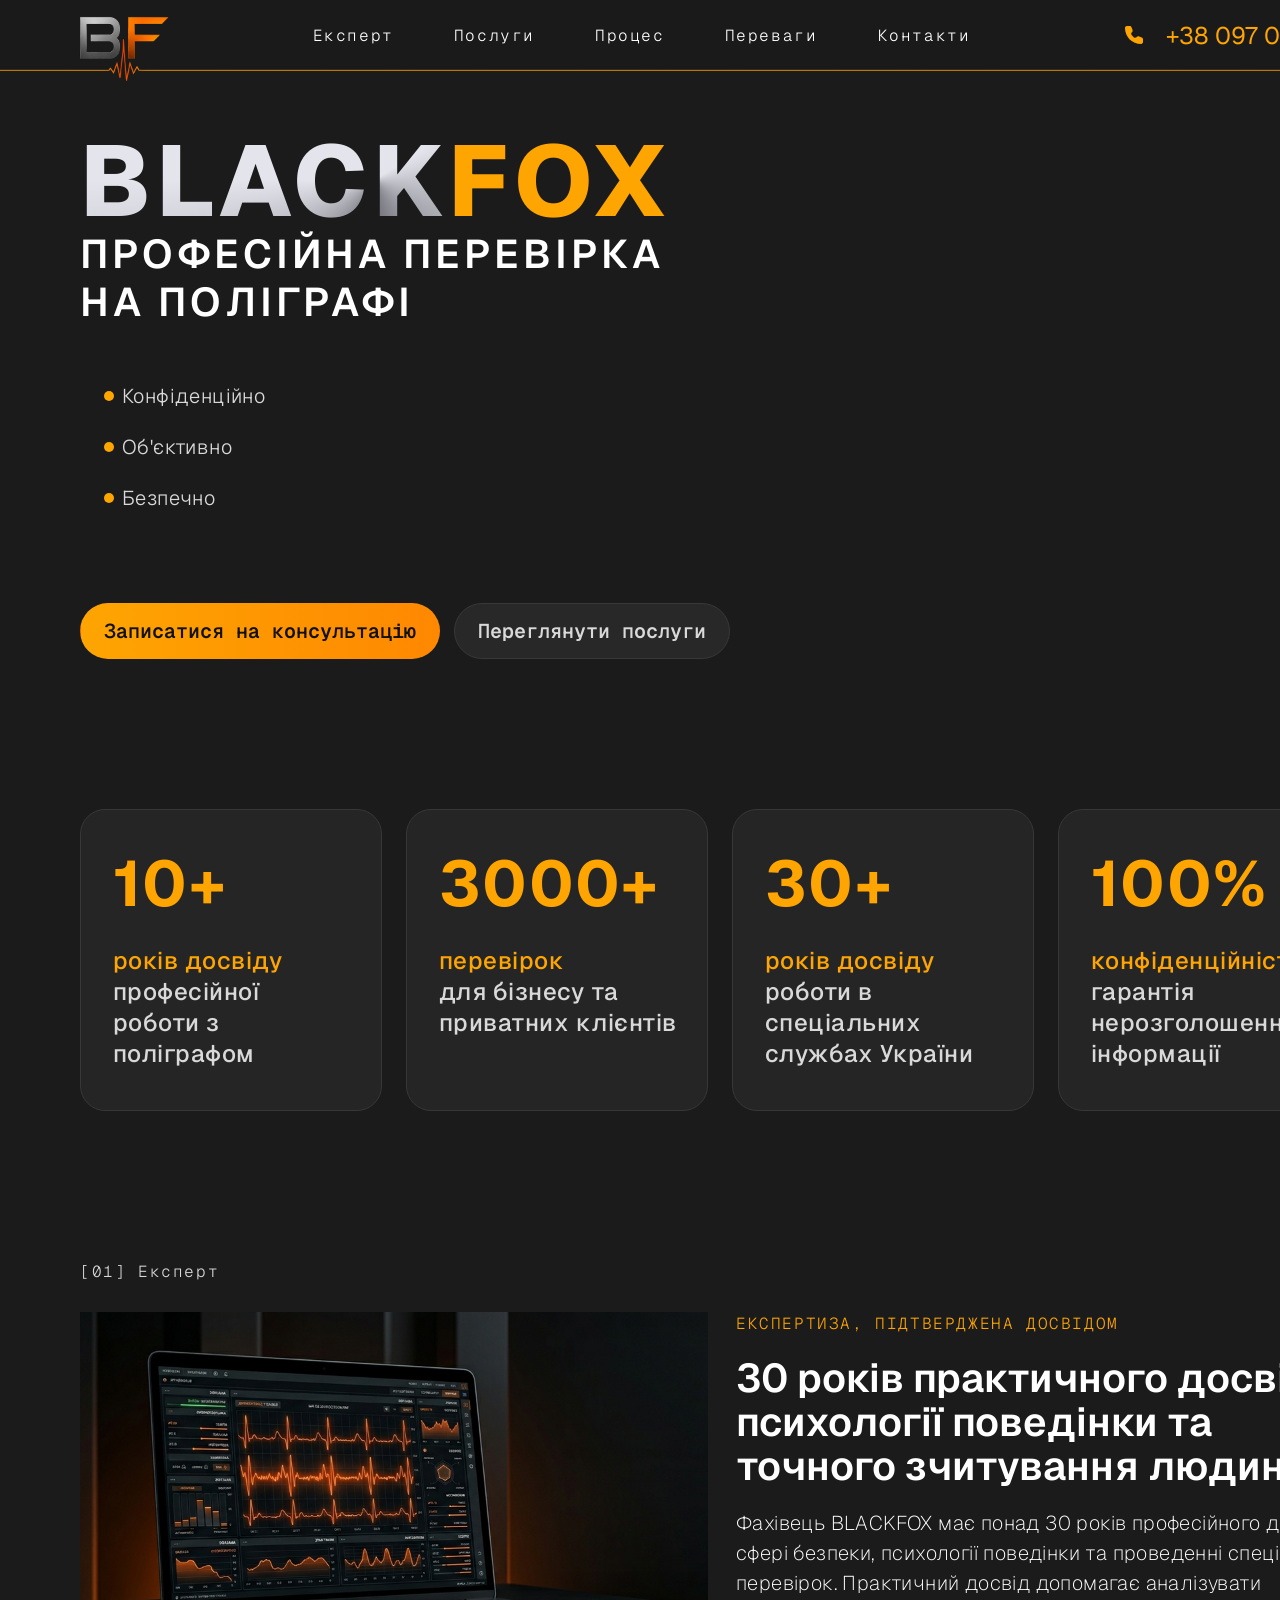
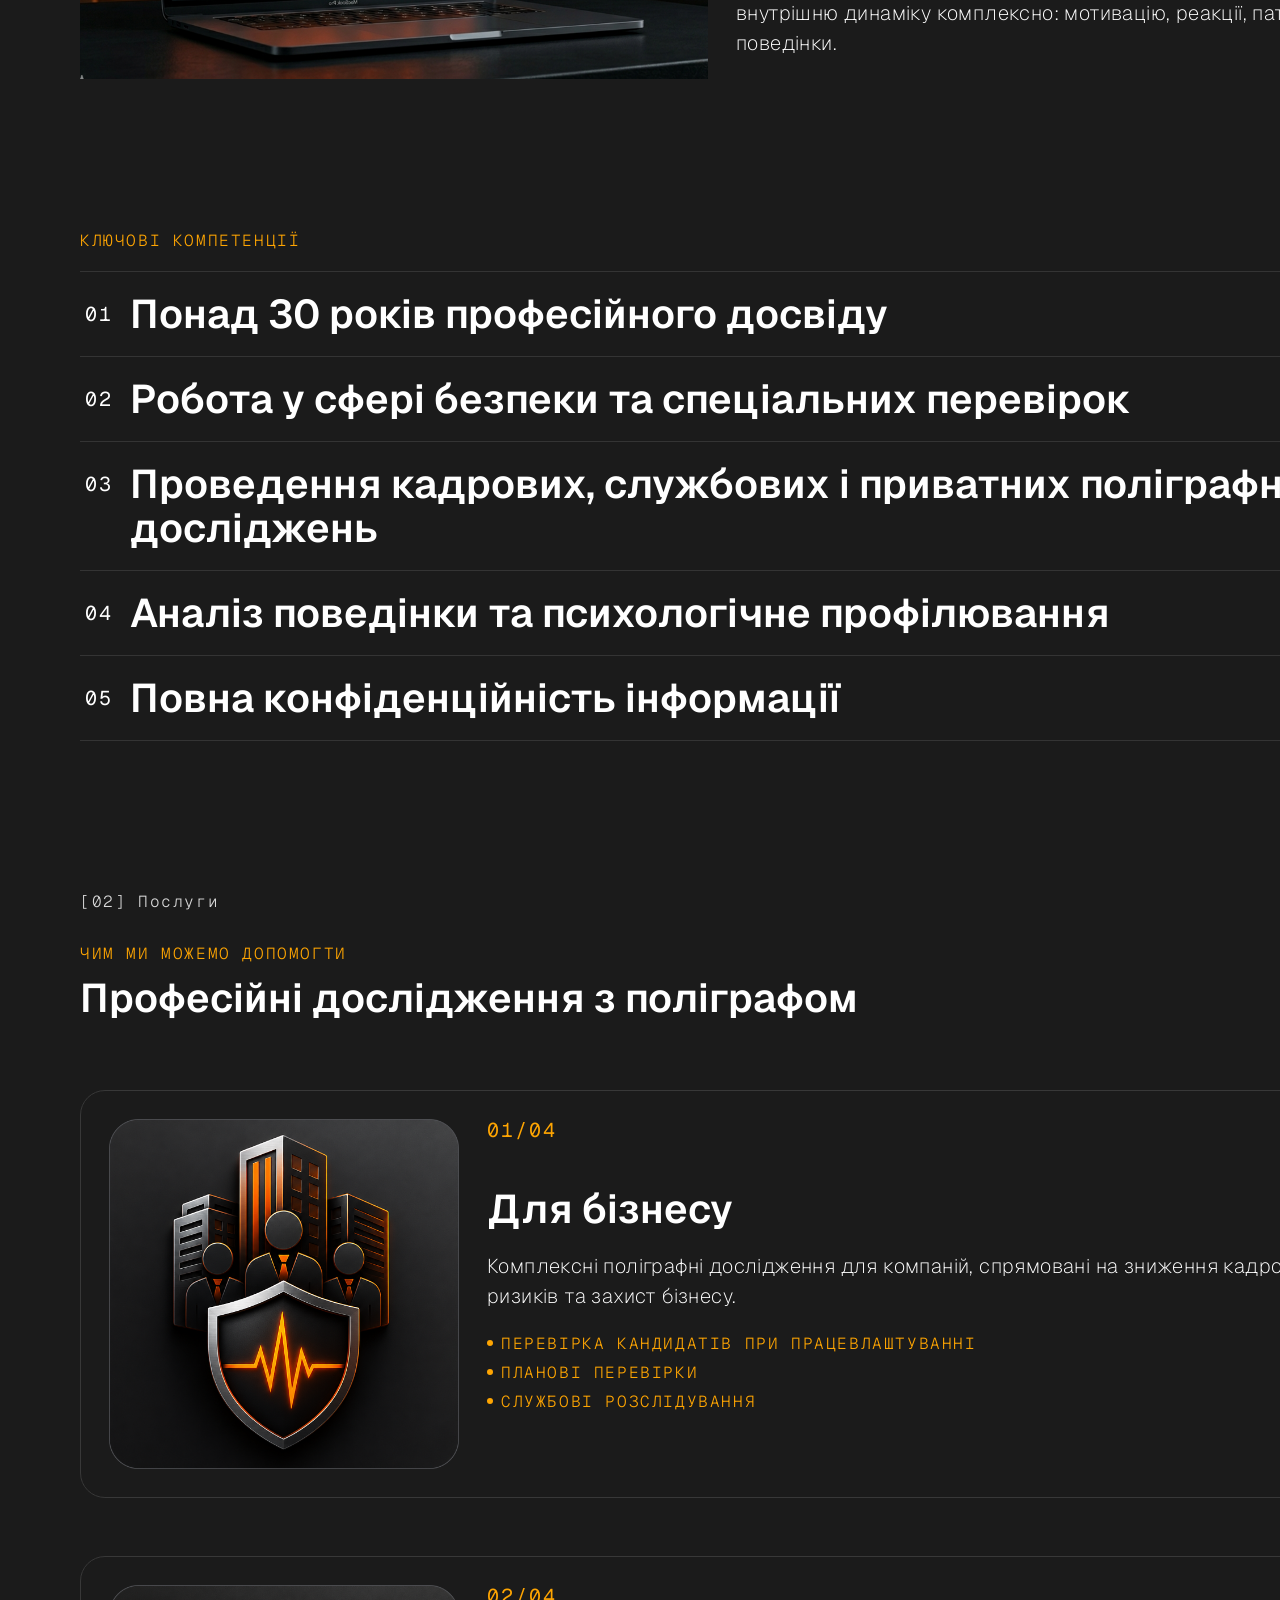
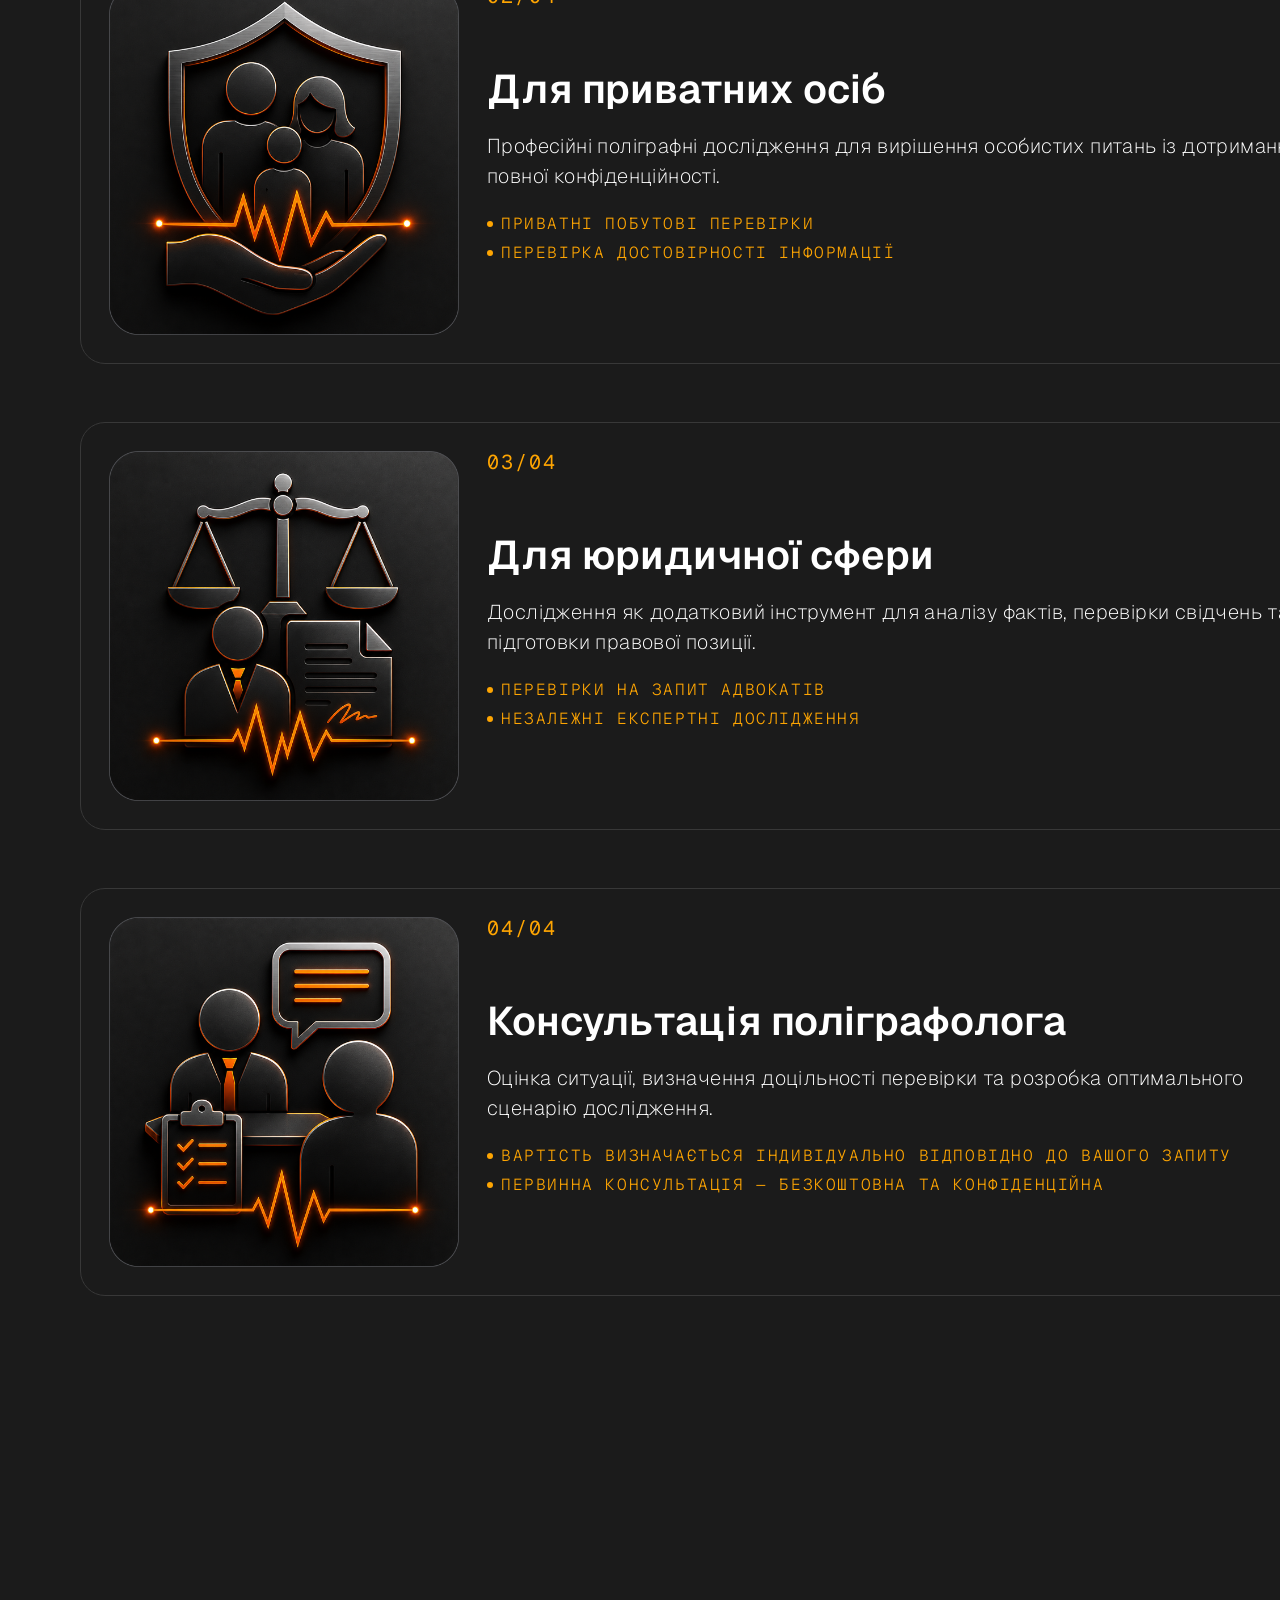
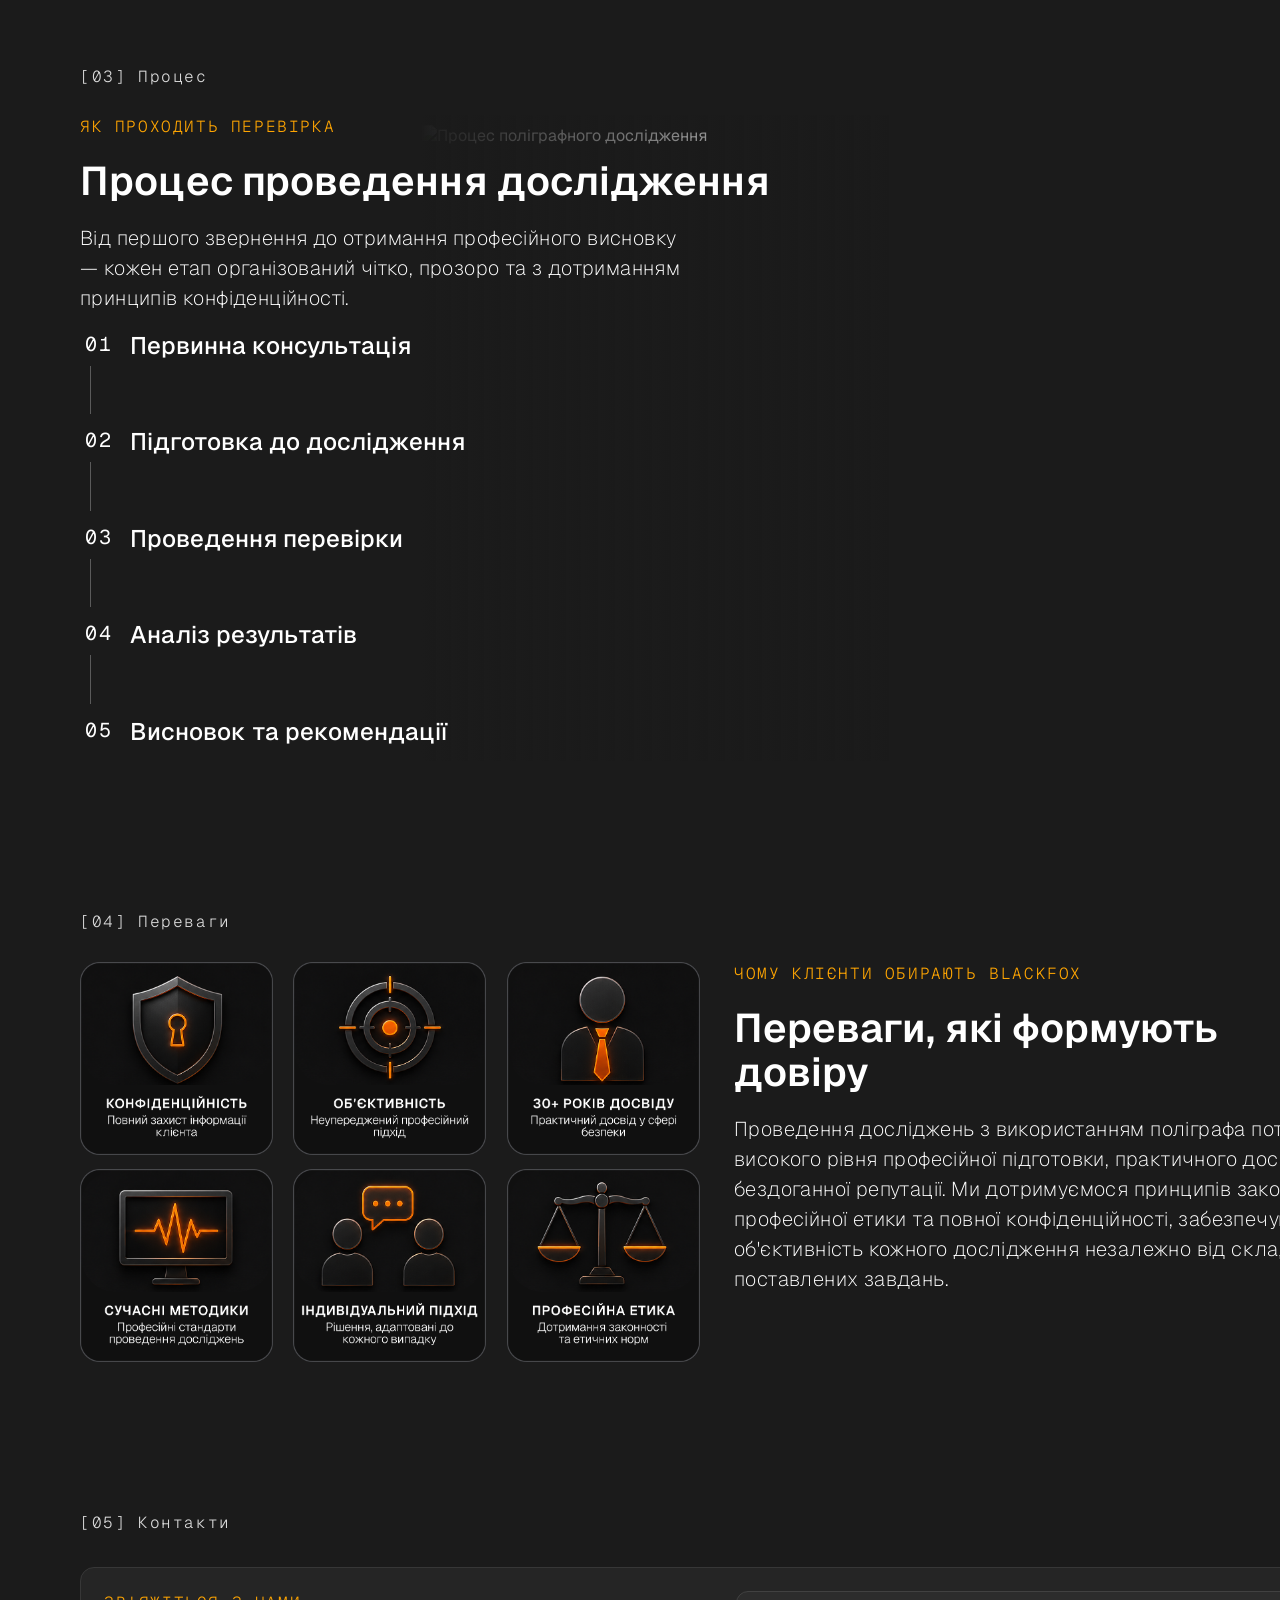
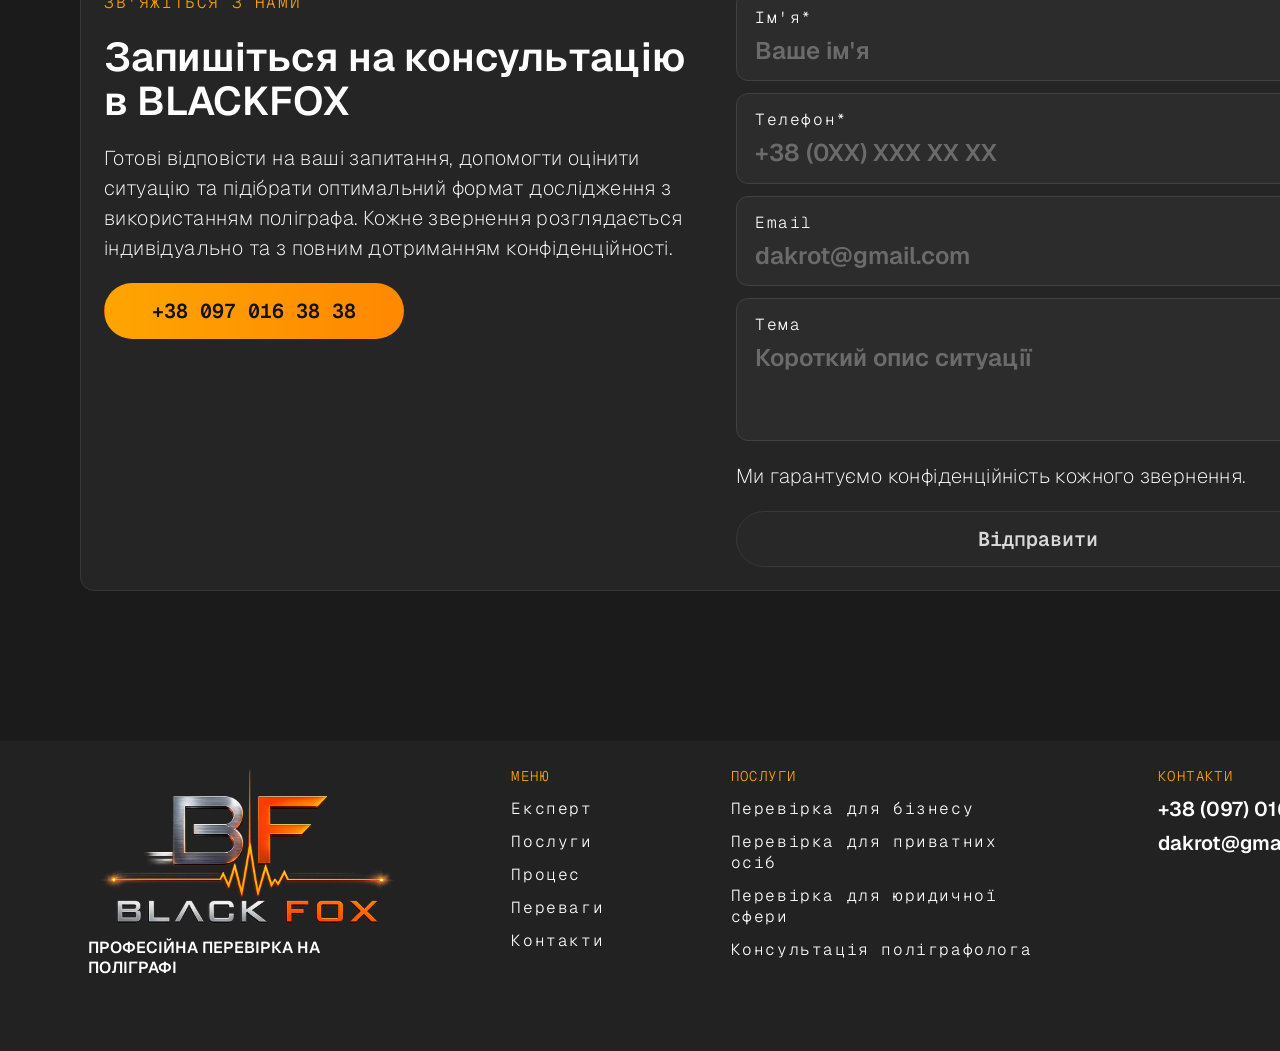
==== index.html @ 56934d56 "serhii changes 2" ====
<!doctype html>
<html lang="uk">

<head>
  <meta charset="UTF-8" />
  <meta name="viewport" content="width=device-width, initial-scale=1.0" />
  <title>BLACKFOX — професійна перевірка на поліграфі в Україні</title>
  <meta name="description"
    content="Професійні дослідження з використанням поліграфа для бізнесу, приватних осіб і юридичної сфери. Конфіденційно, об'єктивно та безпечно." />
  <meta name="robots" content="index, follow, max-image-preview:large, max-snippet:-1, max-video-preview:-1" />
  <meta name="author" content="BLACKFOX" />
  <meta name="theme-color" content="#1b1b1b" />

  <meta property="og:type" content="website" />
  <meta property="og:locale" content="uk_UA" />
  <meta property="og:site_name" content="BLACKFOX" />
  <meta property="og:title" content="BLACKFOX — професійна перевірка на поліграфі" />
  <meta property="og:description"
    content="Поліграфні дослідження для бізнесу, приватних осіб і юридичної сфери з повним дотриманням конфіденційності." />

  <meta name="twitter:card" content="summary" />
  <meta name="twitter:title" content="BLACKFOX — професійна перевірка на поліграфі" />
  <meta name="twitter:description"
    content="Професійні та конфіденційні дослідження з використанням поліграфа в Україні." />

  <link rel="icon" type="image/png" href="assets/BF_small_logo.png" />

  <script type="application/ld+json">
      {
        "@context": "https://schema.org",
        "@type": "Organization",
        "name": "BLACKFOX",
        "description": "Професійні дослідження з використанням поліграфа для бізнесу, приватних осіб і юридичної сфери.",
        "telephone": "+380970163838",
        "email": "dakrot@gmail.com",
        "areaServed": {
          "@type": "Country",
          "name": "Україна"
        },
        "contactPoint": {
          "@type": "ContactPoint",
          "contactType": "customer service",
          "telephone": "+380970163838",
          "email": "dakrot@gmail.com",
          "availableLanguage": ["uk", "ru"]
        }
      }
    </script>
  <link rel="preconnect" href="https://fonts.googleapis.com" />
  <link rel="preconnect" href="https://fonts.gstatic.com" crossorigin />
  <link
    href="https://fonts.googleapis.com/css2?family=Geist:wght@200;300;400;500;600;700;800;900&family=Geist+Mono:wght@300;400;600&display=swap"
    rel="stylesheet" />
  <link rel="stylesheet" href="styles.css" />
</head>

<body class="is-loading">
  <div id="page-loader" class="page-loader" role="status" aria-live="polite" aria-label="Завантаження сторінки">
    <img src="assets/BF_small_logo.svg" alt="" aria-hidden="true" />
    <span class="page-loader-bar" aria-hidden="true"></span>
    <span class="page-loader-text">Завантаження...</span>
  </div>

  <header class="site-header">
    <button class="menu-toggle" type="button" aria-label="Відкрити меню" aria-expanded="false"
      aria-controls="header-navigation">
      <span></span>
      <span></span>
      <span></span>
    </button>
    <a class="brand" href="#top" aria-label="BLACKFOX"></a>
    <nav id="header-navigation" class="desktop-nav" aria-label="Основна навігація">
      <a href="#expert">Експерт</a>
      <a href="#services">Послуги</a>
      <a href="#process">Процес</a>
      <a href="#benefits">Переваги</a>
      <a href="#contacts">Контакти</a>
    </nav>
    <a class="phone" href="tel:+380970163838">
      <img src="assets/Phone.svg" alt="" aria-hidden="true" />
      <span>+38 097 016 38 38</span>
    </a>
  </header>

  <main id="top">
    <section class="hero section">
      <div class="hero-copy">
        <h1><span class="black-word">BLACK</span><span class="fox-word">FOX</span></h1>
        <p class="lead">Професійна перевірка<br class="mobile-break" /> на поліграфі</p>
        <ul class="hero-points">
          <li>Конфіденційно</li>
          <li>Об'єктивно</li>
          <li>Безпечно</li>
        </ul>
      </div>
      <div class="hero-visual asset-frame">
        <video autoplay muted playsinline aria-label="BLACKFOX">
          <source src="assets/logo.mp4" type="video/mp4" />
        </video>
      </div>
      <div class="hero-actions">
        <a class="btn primary" href="#contacts">Записатися на консультацію</a>
        <a class="btn ghost" href="#services">Переглянути послуги</a>
      </div>
    </section>

    <section class="stats section compact" aria-label="Показники">
      <article>
        <strong>10+</strong>
        <span>років досвіду</span>
        <p>професійної роботи з поліграфом</p>
      </article>
      <article>
        <strong>3000+</strong>
        <span>перевірок</span>
        <p>для бізнесу та приватних клієнтів</p>
      </article>
      <article>
        <strong>30+</strong>
        <span>років досвіду</span>
        <p>роботи в спеціальних службах України</p>
      </article>
      <article>
        <strong>100%</strong>
        <span>конфіденційність</span>
        <p>гарантія нерозголошення інформації</p>
      </article>
    </section>

    <section id="expert" class="expert section">
      <p class="section-code">[01] Експерт</p>
      <div class="expert-grid">
        <div class="asset-frame expert-laptop-frame">
          <img src="assets/expert-laptop.png" alt="Результати поліграфного дослідження" />
        </div>
        <div class="expert-content">
          <p class="eyebrow">Експертиза, підтверджена досвідом</p>
          <h2>30 років практичного досвіду, психології поведінки та точного зчитування людини</h2>
          <p>
            Фахівець BLACKFOX має понад 30 років професійного досвіду у сфері безпеки,
            психології поведінки та проведенні спеціальних перевірок. Практичний досвід
            допомагає аналізувати внутрішню динаміку комплексно: мотивацію, реакції,
            патерни поведінки.
          </p>
        </div>
      </div>
      <div class="competencies">
        <p class="eyebrow">Ключові компетенції</p>
        <ol>
          <li>Понад 30 років професійного досвіду</li>
          <li>Робота у сфері безпеки та спеціальних перевірок</li>
          <li>Проведення кадрових, службових і приватних поліграфних досліджень</li>
          <li>Аналіз поведінки та психологічне профілювання</li>
          <li>Повна конфіденційність інформації</li>
        </ol>
      </div>
    </section>

    <section id="services" class="services section">
      <p class="section-code">[02] Послуги</p>
      <p class="eyebrow">Чим ми можемо допомогти</p>
      <h2 class="services-intro">Професійні дослідження з поліграфом</h2>
      <div class="service-stack" aria-label="Послуги BLACKFOX">
        <article class="service-card">
          <div class="service-art service-business-art"><img src="assets/service-business.png" alt="" /></div>
          <div class="service-content">
            <span>01/04</span>
            <h3>Для бізнесу</h3>
            <p>Комплексні поліграфні дослідження для компаній, спрямовані на зниження кадрових ризиків та захист
              бізнесу.</p>
            <ul>
              <li>Перевірка кандидатів при працевлаштуванні</li>
              <li>Планові перевірки</li>
              <li>Службові розслідування</li>
            </ul>
          </div>
        </article>

        <article class="service-card">
          <div class="service-art"><img src="assets/service-private.png" alt="" /></div>
          <div class="service-content">
            <span>02/04</span>
            <h3>Для приватних осіб</h3>
            <p>Професійні поліграфні дослідження для вирішення особистих питань із дотриманням повної конфіденційності.
            </p>
            <ul>
              <li>Приватні побутові перевірки</li>
              <li>Перевірка достовірності інформації</li>
            </ul>
          </div>
        </article>

        <article class="service-card">
          <div class="service-art"><img src="assets/service-law.png" alt="" /></div>
          <div class="service-content">
            <span>03/04</span>
            <h3>Для юридичної сфери</h3>
            <p>Дослідження як додатковий інструмент для аналізу фактів, перевірки свідчень та підготовки правової
              позиції.</p>
            <ul>
              <li>Перевірки на запит адвокатів</li>
              <li>Незалежні експертні дослідження</li>
            </ul>
          </div>
        </article>

        <article class="service-card">
          <div class="service-art"><img src="assets/service-consulting.png" alt="" /></div>
          <div class="service-content">
            <span>04/04</span>
            <h3>Консультація поліграфолога</h3>
            <p>Оцінка ситуації, визначення доцільності перевірки та розробка оптимального сценарію дослідження.</p>
            <ul>
              <li>Вартість визначається індивідуально відповідно до вашого запиту</li>
              <li>Первинна консультація — безкоштовна та конфіденційна</li>
            </ul>
          </div>
        </article>
      </div>
    </section>

    <section id="process" class="process section">
      <p class="section-code">[03] Процес</p>
      <div>
        <p class="eyebrow">Як проходить перевірка</p>
        <h2>Процес проведення дослідження</h2>
        <p>Від першого звернення до отримання професійного висновку <br />— кожен етап організований чітко, прозоро та з
          дотриманням <br />принципів конфіденційності.</p>
        <ol class="process-list">
          <li>Первинна консультація</li>
          <li>Підготовка до дослідження</li>
          <li>Проведення перевірки</li>
          <li>Аналіз результатів</li>
          <li>Висновок та рекомендації</li>
        </ol>
      </div>
      <div class="asset-frame">
        <img src="assets/process-scan.png" alt="Процес поліграфного дослідження" />
      </div>
    </section>

    <section id="benefits" class="benefits section">
      <p class="section-code">[04] Переваги</p>
      <div class="benefit-grid">
        <article class="benefit-placeholder">
          <img src="assets/confidence.png" alt="Конфіденційність" />
        </article>
        <article class="benefit-placeholder">
          <img src="assets/objection.png" alt="Точність" />
        </article>
        <article class="benefit-placeholder">
          <img src="assets/skill.png" alt="Досвід експерта" />
        </article>
        <article class="benefit-placeholder">
          <img src="assets/methods.png" alt="Сучасні методики" />
        </article>
        <article class="benefit-placeholder">
          <img src="assets/individual.png" alt="Індивідуальний підхід" />
        </article>
        <article class="benefit-placeholder">
          <img src="assets/prof_et.png" alt="Професійна етика" />
        </article>
      </div>
      <div>
        <p class="eyebrow">Чому клієнти обирають BLACKFOX</p>
        <h2>Переваги, які формують довіру</h2>
        <p>Проведення досліджень з використанням поліграфа потребує високого рівня професійної підготовки, практичного
          досвіду та бездоганної репутації. Ми дотримуємося принципів законності, професійної етики та повної
          конфіденційності, забезпечуючи об'єктивність кожного дослідження незалежно від складності поставлених завдань.
        </p>
      </div>
    </section>

    <section id="contacts" class="contact section">
      <p class="section-code contact-code">[05] Контакти</p>
      <div>
        <p class="eyebrow">Зв'яжіться з нами</p>
        <h2>Запишіться на консультацію в BLACKFOX</h2>
        <p>Готові відповісти на ваші запитання, допомогти оцінити ситуацію та підібрати оптимальний формат дослідження з
          використанням поліграфа. Кожне звернення розглядається індивідуально та з повним дотриманням конфіденційності.
        </p>
        <a class="btn primary" href="tel:+380970163838">+38 097 016 38 38</a>
      </div>
      <form action="https://api.web3forms.com/submit" method="POST">
        <input type="hidden" name="access_key" value="a4ce2f4f-9501-432b-9d9a-da9ebd7a4307" />
        <input type="hidden" name="subject" value="Нова заявка з сайту BLACKFOX" />
        <input type="hidden" name="from_name" value="BLACKFOX" />
        <input type="checkbox" name="botcheck" tabindex="-1" autocomplete="off" hidden />
        <label><span>Ім'я*</span><input type="text" name="name" placeholder="Ваше ім'я" required /></label>
        <label><span>Телефон*</span><input type="tel" name="phone" placeholder="+38 (0XX) XXX XX XX" autocomplete="tel"
            maxlength="19" pattern="^\+38 \(\d{3}\) \d{3} \d{2} \d{2}$"
            title="Введіть номер у форматі +38 (0XX) XXX XX XX" required /></label>
        <label><span>Email</span><input type="email" name="email" placeholder="dakrot@gmail.com" /></label>
        <label><span>Тема</span><textarea name="message" rows="3"
            placeholder="Короткий опис ситуації"></textarea></label>
        <p class="form-note">Ми гарантуємо конфіденційність кожного звернення.</p>
        <button class="btn ghost" type="submit">Відправити</button>
      </form>
    </section>
  </main>

  <footer class="site-footer">
    <div class="footer-brand">
      <img class="footer-logo" src="assets/footer.png" alt="BLACKFOX" />
      <p>ПРОФЕСІЙНА ПЕРЕВІРКА НА ПОЛІГРАФІ</p>
    </div>
    <nav class="footer-column" aria-label="Навігація у футері">
      <h2>Меню</h2>
      <a href="#expert">Експерт</a>
      <a href="#services">Послуги</a>
      <a href="#process">Процес</a>
      <a href="#benefits">Переваги</a>
      <a href="#contacts">Контакти</a>
    </nav>
    <nav class="footer-column" aria-label="Послуги у футері">
      <h2>Послуги</h2>
      <a href="#services">Перевірка для бізнесу</a>
      <a href="#services">Перевірка для приватних осіб</a>
      <a href="#services">Перевірка для юридичної сфери</a>
      <a href="#services">Консультація поліграфолога</a>
    </nav>
    <address class="footer-column">
      <h2>Контакти</h2>
      <a href="tel:+380970163838">+38 (097) 016 38 38</a>
      <a href="mailto:dakrot@gmail.com">dakrot@gmail.com</a>
    </address>
  </footer>

  <script src="script.js"></script>
</body>

</html>
---- styles.css ----
:root {
  --page-width: 1440px;
  --white: #ffffff;
  --orange: #fea502;
  --orange-hot: #ff6b00;
  --text: #d9d9d9;
  --muted: #8b8c91;
  --line: #343434;
  --panel: #252525;
  --panel-dark: #1b1b1b;
  --bg: #1b1b1b;
}

* {
  box-sizing: border-box;
}

html {
  scroll-behavior: smooth;
  scroll-padding-top: 90px;
}

body {
  margin: 0;
  overflow-x: clip;
  font-family: "Geist", Arial, sans-serif;
  color: var(--text);
  background: var(--bg);
  letter-spacing: 0;
}

body.is-loading {
  overflow: hidden;
}

.page-loader {
  position: fixed;
  inset: 0;
  z-index: 9999;
  display: grid;
  place-content: center;
  justify-items: center;
  gap: 22px;
  padding: 24px;
  color: var(--white);
  background: var(--bg);
  opacity: 1;
  visibility: visible;
  transition: opacity 450ms ease, visibility 450ms ease;
}

.page-loader.is-hidden {
  opacity: 0;
  visibility: hidden;
  pointer-events: none;
}

.page-loader img {
  width: 145px;
  height: auto;
  object-fit: contain;
}

.page-loader-bar {
  position: relative;
  overflow: hidden;
  width: 180px;
  height: 2px;
  background: rgba(255, 255, 255, 0.12);
}

.page-loader-bar::after {
  content: "";
  position: absolute;
  inset: 0;
  background: linear-gradient(90deg, var(--orange), var(--orange-hot));
  transform: translateX(-100%);
  animation: page-loader-progress 1.1s ease-in-out infinite;
}

.page-loader-text {
  color: rgba(255, 255, 255, 0.72);
  font-family: "Geist Mono", "SFMono-Regular", Consolas, monospace;
  font-size: 12px;
  font-weight: 300;
  letter-spacing: 0.12em;
  text-transform: uppercase;
}

@keyframes page-loader-progress {
  0% {
    transform: translateX(-100%);
  }

  50% {
    transform: translateX(0);
  }

  100% {
    transform: translateX(100%);
  }
}

@media (prefers-reduced-motion: reduce) {
  .page-loader,
  .page-loader-bar::after {
    animation: none;
    transition: none;
  }
}

.site-header,
main,
.site-footer {
  width: min(100%, var(--page-width));
  margin-left: auto;
  margin-right: auto;
}

body::selection {
  color: #151515;
  background: var(--orange);
}

a {
  color: white;
  text-decoration: none;
}

img,
video {
  display: block;
  width: 100%;
  height: 100%;
  object-fit: cover;
}

.site-header {
  position: sticky;
  top: 0;
  z-index: 100;
  display: flex;
  align-items: center;
  justify-content: space-between;
  height: 70px;
  padding: 0 clamp(20px, 5vw, 75px);
  background: rgba(27, 27, 27, 0.86);
  backdrop-filter: blur(16px);
}

.site-header::after {
  content: "";
  position: absolute;
  z-index: 0;
  left: 0;
  right: 0;
  bottom: 0;
  width: 100%;
  height: clamp(28px, 4.55vw, 65px);
  background: url("assets/FB_line_logo_small.png") left top / 100% 100% no-repeat;
  transform: translateY(11px);
  pointer-events: none;
}

.brand {
  position: relative;
  z-index: 1;
  display: block;
  flex: 0 0 97px;
  width: 97px;
  height: 80px;
  background: transparent;
}

.menu-toggle {
  display: none;
}

.brand-mark {
  display: inline-flex;
  align-items: center;
  font-size: 31px;
  font-weight: 300;
  line-height: 1;
  color: var(--white);
  letter-spacing: -1px;
}

.brand-mark::after {
  content: "";
  width: 22px;
  height: 4px;
  margin-left: -18px;
  margin-top: 19px;
  background: var(--orange-hot);
  box-shadow: 0 -10px 0 var(--orange-hot);
  transform: skewX(-24deg);
}

.desktop-nav {
  display: flex;
  gap: 60px;
  font-family: "Geist Mono", "SFMono-Regular", Consolas, monospace;
  font-size: 16px;
  font-weight: 300;
  letter-spacing: 0.1em;
  color: #9d9da1;
}

.desktop-nav a,
.phone {
  position: relative;
  z-index: 1;
  transition: color 180ms ease;
}

.desktop-nav a:hover,
.phone:hover {
  color: var(--orange);
}

.phone {
  display: inline-flex;
  align-items: center;
  gap: 20px;
  color: var(--orange);
  font-family: "Geist", Arial, sans-serif;
  font-size: 24px;
  font-weight: 400;
  letter-spacing: 0;
}

.phone img {
  width: 24px;
  height: 24px;
  object-fit: contain;
}

.section {
  width: min(1120px, calc(100% - 44px));
  margin: 0 auto;
  padding: 86px 0;
}

.compact {
  padding: 28px 0 68px;
}

.stats,
.expert {
  margin: 0;
}

.hero {
  position: relative;
  width: 100%;
  margin: 0;
  display: grid;
  grid-template-columns: 1.03fr 1.2fr;
  align-items: center;
  column-gap: clamp(30px, 6vw, 90px);
  row-gap: 92px;
  padding: 60px 80px 150px 80px;
}

.hero h1 {
  width: min(585px, 100%);
  margin: 0;
  font-size: 100px;
  font-weight: 800;
  line-height: 1;
  letter-spacing: 0.05em;
  white-space: nowrap;
}

.hero h1 .black-word,
.hero h1 .fox-word {
  line-height: 1;
  text-box: trim-both cap alphabetic;
}

.hero h1 .black-word {
  color: transparent;
  background: conic-gradient(from 270deg at 80% 50%, #e4e4ec 0 41%, #6a6a72 77%, #e4e4ec 100%);
  background-clip: text;
  -webkit-background-clip: text;
}

.hero h1 .fox-word,
.eyebrow,
.service-content span {
  color: var(--orange);
}

.lead {
  width: min(591px, 100%);
  margin: 0px 0 57px;
  color: #ffffff;
  font-size: 40px;
  font-weight: 600;
  line-height: 1.2;
  letter-spacing: 0.1em;
  text-transform: uppercase;
}

.mobile-break {
  display: none;
}

.hero-points {
  display: grid;
  gap: 25px;
  padding: 0;
  margin: 0 0 0 24px;
  list-style: none;
  color: var(--text);
  font-size: 20px;
  font-weight: 300;
  letter-spacing: 0.02em;
}

.hero-points li {
  display: flex;
  align-items: center;
}

.hero-points li::before {
  content: "";
  flex: 0 0 auto;
  width: 10px;
  height: 10px;
  margin-right: 8px;
  border-radius: 50%;
  background: var(--orange);
}

.hero-actions {
  grid-column: 1 / -1;
  display: flex;
  flex-wrap: nowrap;
  gap: 14px;
}

.btn {
  display: inline-flex;
  align-items: center;
  justify-content: center;
  height: 56px;
  padding: 0 23px;
  border: 1px solid transparent;
  border-radius: 999px;
  font-family: "Geist Mono", "SFMono-Regular", Consolas, monospace;
  font-size: 20px;
  font-weight: 600;
  cursor: pointer;
  transition:
    transform 180ms ease,
    box-shadow 180ms ease,
    border-color 180ms ease,
    color 180ms ease,
    background-color 180ms ease,
    background-position 260ms ease;
}

.btn.primary {
  color: #111;
  background: linear-gradient(90deg, var(--orange), var(--orange-hot));
  background-size: 200% 100%;
}

@media (min-width: 941px) {
  .contact .btn.primary {
    width: 300px;
  }
}

.btn.ghost {
  color: var(--text);
  background: #282828;
  border-color: #383838;
}

@media (hover: hover) {
  .btn:hover {
    transform: translateY(-2px);
  }

  .btn.primary:hover {
    background-position: 100% 0;
    box-shadow: 0 0 14px rgba(254, 165, 2, 0.22);
  }

  .btn.ghost:hover {
    color: var(--white);
    border-color: rgba(255, 255, 255, 0.65);
    background-color: #303030;
    box-shadow: 0 0 14px rgba(255, 255, 255, 0.14);
  }
}

.btn:active {
  transform: translateY(1px) scale(0.98);
}

.btn:focus-visible {
  outline: 2px solid var(--orange);
  outline-offset: 3px;
}

.btn.ghost:focus-visible {
  outline-color: var(--white);
}

@media (prefers-reduced-motion: reduce) {
  .btn {
    transition: none;
  }

  .btn:hover,
  .btn:active {
    transform: none;
  }
}

.asset-frame {
  position: relative;
  overflow: hidden;
  min-height: 250px;
  border: 1px solid rgba(255, 255, 255, 0.08);
  border-radius: 8px;
  /*background:
    radial-gradient(circle at 68% 45%, rgba(254, 165, 2, 0.17), transparent 26%),
    linear-gradient(135deg, #262626, #101010); */
}

/*.asset-frame::before {
  content: "FIGMA IMAGE";
  position: absolute;
  inset: 0;
  display: grid;
  place-items: center;
  color: rgba(255, 255, 255, 0.16);
  font-size: 13px;
  font-weight: 800;
  letter-spacing: 2px;
} */

.asset-frame img,
.asset-frame video,
.service-art img {
  position: relative;
  z-index: 1;
}

.hero-visual {
  position: absolute;
  right: 40px;
  top: 70px;
  transform: none;
  width: 681px;
  max-width: 100%;
  height: 416px;
  border: 0;
  background: none;
}

.expert-laptop-frame {
  width: 628px;
  max-width: 100%;
  height: 367px;
  min-height: 0;
  border: 0;
  border-radius: 0;
  background: none;
}

.expert-laptop-frame::before {
  content: none;
}

.expert-content {
  width: 628px;
  max-width: 100%;
}

.stats {
  width: 100%;
  padding: 0px 80px 150px 80px;
  display: grid;
  grid-template-columns: repeat(4, 302px);
  gap: 24px;
  justify-content: start;
}

.stats article {
  min-height: 155px;
  padding: 26px;
  border: 1px solid #373737;
  background: var(--panel);
}

.stats article {
  width: 302px;
  height: 302px;
  padding: 32px;
  border-radius: 25px;
  transition:
    transform 180ms ease,
    box-shadow 180ms ease,
    border-color 180ms ease,
    background-color 180ms ease;
}

@media (hover: hover) {
  .stats article:hover {
    transform: translateY(-2px);
    border-color: rgba(255, 255, 255, 0.65);
    background-color: #303030;
  }
}

@media (prefers-reduced-motion: reduce) {
  .stats article {
    transition: none;
  }

  .stats article:hover {
    transform: none;
  }
}

.stats strong {
  display: block;
  width: 238px;
  margin-bottom: 20px;
  color: var(--orange);
  font-family: "Geist", Arial, sans-serif;
  font-size: 64px;
  font-weight: 700;
  letter-spacing: 0.02em;
}

.stats span {
  display: block;
  width: 238px;
  margin: 0;
  color: var(--orange);
  font-family: "Geist", Arial, sans-serif;
  font-size: 24px;
  font-weight: 500;
  letter-spacing: 0.02em;
}

.stats p {
  width: 238px;
  margin: 0;
  font-family: "Geist", Arial, sans-serif;
  font-size: 24px;
  font-weight: 500;
  letter-spacing: 0.02em;
}

.expert-content > p:not(.eyebrow),
.process p:not(.eyebrow):not(.section-code),
.benefits p:not(.eyebrow):not(.section-code),
.contact p:not(.eyebrow):not(.section-code),
.service-content p {
  color: #ffffff;
  font-family: "Geist", Arial, sans-serif;
  font-size: 20px;
  font-weight: 200;
  line-height: 1.5;
  letter-spacing: 0.02em;
}

.expert {
  padding: 0px 80px 150px 80px;
  width:100%;
}

.section-code {
  margin: 0 0 30px;
  font-family: "Geist Mono", "SFMono-Regular", Consolas, monospace;
  font-size: 16px;
  font-weight: 300;
  letter-spacing: 0.1em;
}

.expert-grid,
.process,
.benefits,
.contact {
  display: grid;
  grid-template-columns: 0.95fr 1.2fr;
  gap: clamp(24px, 5vw, 28px);
  align-items: center;
}

.expert-content {
  align-self: start;
}

.expert h2,
.services h2,
.process h2,
.benefits h2,
.contact h2 {
  max-width: 760px;
  margin: 20px 0 10px;
  color: var(--white);
  font-size: clamp(30px, 4vw, 54px);
  line-height: 0.98;
  font-weight: 900;
}

.expert h2 {
  font-family: "Geist", Arial, sans-serif;
  font-size: 40px;
  font-weight: 600;
  line-height: 1.1;
}

.process h2 {
  color: #ffffff;
  font-family: "Geist", Arial, sans-serif;
  font-size: 40px;
  font-weight: 600;
  line-height: 1.1;
  letter-spacing: 0;
}

.benefits h2 {
  color: #ffffff;
  font-family: "Geist", Arial, sans-serif;
  font-size: 40px;
  font-weight: 600;
  line-height: 1.1;
  letter-spacing: 0;
}

.contact h2 {
  color: #ffffff;
  font-family: "Geist", Arial, sans-serif;
  font-size: 40px;
  font-weight: 600;
  line-height: 1.1;
  letter-spacing: 0;
}

.expert-content > p:not(.eyebrow) {
  font-family: "Geist", Arial, sans-serif;
  font-size: 20px;
  font-weight: 200;
  line-height: 1.5;
  letter-spacing: 0.02em;
}

.eyebrow {
  margin: 0;
  font-family: "Geist Mono", "SFMono-Regular", Consolas, monospace;
  font-size: 16px;
  line-height: 1.5;
  letter-spacing: 0.1em;
  font-weight: 300;
  text-transform: uppercase;
}

.competencies {
  margin-top: 150px;
}

.competencies ol,
.process-list {
  padding: 0;
  margin: 18px 0 0;
  list-style: none;
  counter-reset: item;
}

.competencies li,
.process-list li {
  counter-increment: item;
  display: grid;
  grid-template-columns: 38px 1fr;
  gap: 12px;
  align-items: start;
  padding: 20px 0;
  border-bottom: 1px solid var(--line);
  color: var(--white);
  font-family: "Geist", Arial, sans-serif;
  font-size: 40px;
  font-weight: 600;
  line-height: 1.1;
  letter-spacing: 0;
}

.competencies li:first-child {
  border-top: 1px solid var(--line);
}

.competencies li::before,
.process-list li::before {
  content: counter(item, decimal-leading-zero);
  display: flex;
  align-items: center;
  align-self: start;
  justify-content: center;
  margin-top: 0.55em;
  color: #ffffff;
  font-family: "Geist Mono", "SFMono-Regular", Consolas, monospace;
  font-size: 20px;
  font-weight: 400;
  line-height: 1.1;
  letter-spacing: 0.1em;
}

.services {
  width: 100%;
  margin: 0;
  padding: 0px 80px 150px 80px;
  overflow: visible;
}

.services > .eyebrow {
  margin-bottom: 0;
}

.services h2.services-intro {
  width: 900px;
  max-width: 100%;
  margin: 10px 0 70px;
  color: var(--white);
  font-family: "Geist", Arial, sans-serif;
  font-size: 40px;
  font-weight: 600;
  line-height: 1.1;
}

.service-stack {
  position: relative;
  display: grid;
  gap: 58px;
  padding-bottom: 0;
}

.service-stack::after {
  content: "";
  display: block;
  height: clamp(110px, 18vh, 220px);
}

.service-card {
  position: sticky;
  top: calc(108px + var(--stack-offset, 0px));
  scroll-margin-top: 120px;
  display: grid;
  grid-template-columns: 350px 1fr;
  gap: 28px;
  min-height: 360px;
  padding: 28px;
  border: 1px solid #383838;
  border-radius: 25px;
  background: var(--bg);
  transform-origin: center top;
  z-index: var(--card-layer, 1);
}

.service-card:nth-child(1) {
  --stack-offset: 0px;
  --card-layer: 1;
}

.service-card:nth-child(2) {
  --stack-offset: 64px;
  --card-layer: 2;
}

.service-card:nth-child(3) {
  --stack-offset: 128px;
  --card-layer: 3;
}

.service-card:nth-child(4) {
  --stack-offset: 192px;
  --card-layer: 4;
}

.service-art {
  overflow: hidden;
  min-height: 0;
  aspect-ratio: 1;
  /*border-radius: 35px; */
 /* background:
    radial-gradient(circle at 50% 72%, rgba(254, 165, 2, 0.28), transparent 26%),
    linear-gradient(145deg, #323232, #111); */
}

.service-art img {
  object-fit: contain;
}

.service-content {
  align-self: center;
}

.service-content h3 {
  margin: 10px 0 14px;
  color: #ffffff;
  font-family: "Geist", Arial, sans-serif;
  font-size: 40px;
  font-weight: 600;
  line-height: 1.1;
  letter-spacing: 0;
}

.service-content span {
  position: absolute;
  top: 28px;
  left: calc(28px + 350px + 28px);
  font-family: "Geist Mono", "SFMono-Regular", Consolas, monospace;
  font-size: 20px;
  font-weight: 400;
  line-height: 1.1;
  letter-spacing: 0.1em;
  color: var(--orange);
}

.service-content ul {
  display: grid;
  gap: 8px;
  padding: 0;
  margin: 22px 0 0;
  list-style: none;
  color: var(--orange);
  font-family: "Geist Mono", "SFMono-Regular", Consolas, monospace;
  font-size: 16px;
  font-weight: 300;
  letter-spacing: 0.1em;
  text-transform: uppercase;
}

.service-content li {
  display: flex;
  align-items: center;
  gap: 8px;
}

.service-content li::before {
  content: "";
  width: 6px;
  height: 6px;
  flex: 0 0 6px;
  border-radius: 50%;
  background: var(--orange);
}

.process {
  width: 100%;
  margin: 0;
  padding: 0px 80px 150px 80px;
  grid-template-columns: 1fr;
  align-items: start;
}

.process .section-code {
  grid-column: 1 / -1;
  margin-bottom: 0px;
}

.process > div:first-of-type {
  grid-column: 1 / -1;
  grid-row: 2;
  z-index: 3;
  width: 760px;
  max-width: 58%;
}

.process .asset-frame {
  grid-column: 1 / -1;
  grid-row: 2;
  justify-self: end;
  margin-right: calc(-80px - max(0px, calc((100vw - var(--page-width)) / 2)));
  width: calc(1019px + max(0px, calc((100vw - var(--page-width)) / 2)));
  max-width: calc(100% + max(0px, calc((100vw - var(--page-width)) / 2)));
  height: 646px;
  min-height: 510px;
  border: 0;
}

.process .asset-frame img {
  transform: translateY(10px);
}

.process .asset-frame::after {
  content: "";
  position: absolute;
  inset: 0;
  z-index: 2;
  pointer-events: none;
  background: linear-gradient(90deg, #1b1b1b 0%, rgba(27, 27, 27, 0.58) 18%, rgba(27, 27, 27, 0) 46%);
}

.process-list li {
  position: relative;
  align-items: center;
  padding: 35px 0;
  border-bottom: 0;
  font-size: 24px;
  font-weight: 500;
  line-height: 1.1;
  letter-spacing: 0;
}

.process-list li:first-child {
  padding-top: 0;
}

.process-list li:last-child {
  padding-bottom: 0;
}

.process-list li::before {
  margin-top: 0;
}

.process-list li:not(:last-child)::after {
  content: "";
  position: absolute;
  left: 10px;
  top: 68px;
  bottom: -20px;
  width: 1px;
  background: rgba(255, 255, 255, 0.28);
}

.process-list li:first-child::after {
  top: 33px;
}

.benefits {
  width: 100%;
  margin: 0;
  padding: 0px 80px 150px 80px;
  grid-template-columns: 1fr 1fr;
  row-gap: 30px;
}

.benefits .section-code {
  grid-column: 1 / -1;
  margin-bottom: 0;
}

.benefits > div:not(.benefit-grid) {
  align-self: start;
}

.benefit-grid {
  display: grid;
  grid-template-columns: repeat(3, 1fr);
  gap: 14px;
}

.benefit-grid article {
  min-height: 132px;
  display: grid;
  align-content: end;
  padding: 0;
}

.benefit-placeholder {
  width: 193px;
  height: 193px;
  position: relative;
  min-height: 193px;
  padding: 0;
  overflow: hidden;
  /*border-radius: 35px;*/
  /*background:
    linear-gradient(135deg, rgba(255, 255, 255, 0.08), rgba(255, 255, 255, 0.02)),
    #2b2b2b; */
}

.benefit-placeholder::before,
.benefit-placeholder::after {
  content: "";
  position: absolute;
  pointer-events: none;
}

.benefit-placeholder::before {
  inset: 18px;
  border: 1px dashed rgba(255, 255, 255, 0.22);
  border-radius: 6px;
}

.benefit-placeholder::after {
  left: 50%;
  top: 50%;
  width: 42px;
  height: 32px;
  border: 2px solid rgba(255, 255, 255, 0.26);
  border-radius: 6px;
  transform: translate(-50%, -50%);
  box-shadow: inset 11px 11px 0 -8px rgba(254, 165, 2, 0.85);
}

.benefit-placeholder:has(img)::before,
.benefit-placeholder:has(img)::after {
  content: none;
}

.benefit-placeholder img {
  width: 100%;
  height: 100%;
  display: block;
  object-fit: cover;
}

.benefit-grid span {
  color: var(--orange);
  font-size: 12px;
  font-weight: 900;
}

.benefit-grid strong {
  margin-top: 10px;
  color: var(--white);
  font-size: 15px;
  line-height: 1.15;
}

.contact {
  position: relative;
  width: 100%;
  margin: 0;
  align-items: stretch;
  padding: 0px 82px 174px 104px;
  border: 0;
  background: transparent;
}

.contact::before {
  content: "";
  position: relative;
  grid-column: 1 / -1;
  grid-row: 2;
  min-width: 0;
  min-height: 0;
  margin: -24px -2px -24px -24px;
  z-index: 0;
  border: 1px solid #373737;
  border-radius: 14px;
  background: var(--panel);
  pointer-events: none;
}

.contact > * {
  position: relative;
  z-index: 1;
}

.contact-code {
  grid-column: 1 / -1;
  grid-row: 1;
  margin-left: -24px;
  margin-bottom: 30px;
}

.contact > div {
  grid-column: 1;
  grid-row: 2;
}

.contact > form {
  grid-column: 2;
  grid-row: 2;
}

.contact p:not(.eyebrow):not(.section-code) {
  width: 604px;
  max-width: 100%;
}

form {
  display: grid;
  gap: 12px;
}

form label {
  display: grid;
  gap: 8px;
  width: 604px;
  max-width: 100%;
  padding: 14px 18px 16px;
  border: 1px solid #414141;
  border-radius: 12px;
  color: #a8a8aa;
  background: #2c2c2c;
  font-size: 12px;
  font-weight: 700;
  transition:
    transform 180ms ease,
    border-color 180ms ease,
    background-color 180ms ease;
}

@media (hover: hover) {
  form label:hover {
    transform: translateY(-2px);
    border-color: rgba(255, 255, 255, 0.65);
    background-color: #303030;
  }
}

form label:focus-within {
  transform: translateY(-2px);
  border-color: rgba(255, 255, 255, 0.65);
  background-color: #303030;
}

@media (prefers-reduced-motion: reduce) {
  form label {
    transition: none;
  }

  form label:hover,
  form label:focus-within {
    transform: none;
  }
}

form .btn {
  width: 604px;
  max-width: 100%;
}

form label span {
  color: #ffffff;
  font-family: "Geist Mono", "SFMono-Regular", Consolas, monospace;
  font-size: 16px;
  font-weight: 300;
  line-height: 1.5;
  letter-spacing: 0.1em;
}

form input,
form textarea {
  width: 100%;
  min-height: 24px;
  padding: 0;
  border: 0;
  outline: 0;
  color: #ffffff;
  background: transparent;
  font-family: "Geist", Arial, sans-serif;
  font-size: 24px;
  font-weight: 600;
  line-height: 1.1;
  letter-spacing: 0;
  resize: vertical;
}

form input::placeholder,
form textarea::placeholder {
  color: rgba(255, 255, 255, 0.3);
  opacity: 1;
  font-family: "Geist", Arial, sans-serif;
  font-size: 24px;
  font-weight: 600;
  line-height: 1.1;
  letter-spacing: 0;
}

form input:-webkit-autofill,
form input:-webkit-autofill:hover,
form input:-webkit-autofill:focus,
form input:-webkit-autofill:active {
  -webkit-text-fill-color: #ffffff;
  caret-color: #ffffff;
  box-shadow: 0 0 0 1000px #2c2c2c inset;
  transition: background-color 9999s ease-out 0s;
}

form input:autofill {
  color: #ffffff;
  caret-color: #ffffff;
}

form textarea {
  min-height: 72px;
}

.form-note {
  margin: 8px 0;
  color: #ffffff;
  font-family: "Geist", Arial, sans-serif;
  font-size: 20px;
  font-weight: 200;
  line-height: 1.5;
  letter-spacing: 0.02em;
}

.site-footer {
  display: grid;
  grid-template-columns: 320px 116px 324px max-content;
  gap: clamp(34px, 5vw, 86px);
  justify-content: space-between;
  align-items: start;
  padding: 0 88px 74px;
  background: #222222;
}

.footer-column {
  display: grid;
  gap: 12px;
  padding-top: 27px;
  color: rgba(255, 255, 255, 0.78);
  font-family: "Geist Mono", "SFMono-Regular", Consolas, monospace;
  font-size: 14px;
  font-weight: 300;
  line-height: 1.15;
  letter-spacing: 0.1em;
  font-style: normal;
}

.site-footer nav.footer-column a {
  color: #ffffff;
  font-family: "Geist Mono", "SFMono-Regular", Consolas, monospace;
  font-size: 16px;
  font-weight: 300;
  line-height: normal;
  letter-spacing: 0.1em;
}

.footer-column h2 {
  margin: 0 0 2px;
  color: var(--orange);
  font-family: "Geist Mono", "SFMono-Regular", Consolas, monospace;
  font-size: 14px;
  font-weight: 300;
  line-height: 1.15;
  letter-spacing: 0.1em;
  text-transform: uppercase;
}

.footer-brand {
  width: 320px;
}

.footer-brand p {
  margin: 12px 0 0;
  color: #ffffff;
  font-family: "Geist", Arial, sans-serif;
  font-size: 16px;
  font-weight: 600;
  line-height: 1.2;
  letter-spacing: 0;
  text-align: left;
}

.footer-column address,
address.footer-column {
  color: rgba(255, 255, 255, 0.38);
  justify-self: end;
  width: max-content;
}

address.footer-column a {
  font-family: "Geist", Arial, sans-serif;
  font-size: 20px;
  font-weight: 600;
  line-height: 1.1;
  letter-spacing: 0;
}

.footer-logo {
  width: 320px;
  height: 185px;
  object-fit: contain;
}

/*.is-visible {
  outline: 1px solid rgba(254, 165, 2, 0.12);
} */

@media (min-width: 941px) and (max-width: 1439px) {
  body {
    width: var(--page-width);
    zoom: calc(100vw / var(--page-width));
  }

  .site-header::after {
    height: 65px;
  }
}

@media (max-width: 940px) {
  .hero-copy {
    width: 100%;
    text-align: center;
  }

  .hero h1,
  .lead {
    margin-right: auto;
    margin-left: auto;
  }

  .hero-points {
    width: fit-content;
    max-width: 100%;
    justify-items: start;
    margin-right: auto;
    margin-left: auto;
    text-align: left;
  }

  .mobile-break {
    display: block;
  }

  .section-code {
    display: none;
  }

  .site-header {
    padding: 0 28px;
  }

  .site-header::after {
    height: min(65px, 16.67vw);
    background: url("assets/BF_small_logo_mobile.svg") center top / min(390px, 100%) 100% no-repeat;
    transform: translateY(11px);
  }

  .menu-toggle {
    display: grid;
    gap: 6px;
    width: 48px;
    padding: 9px 7.5px;
    border: 0;
    color: var(--orange);
    background: transparent;
  }

  .menu-toggle span {
    display: block;
    width: 33px;
    height: 3px;
    background: currentColor;
  }

  .desktop-nav {
    display: none;
  }

  .site-header.is-menu-open .desktop-nav {
    position: absolute;
    top: 100%;
    left: 0;
    right: 0;
    z-index: 30;
    display: grid;
    gap: 0;
    padding: 14px 28px 20px;
    /*border-top: 1px solid rgba(254, 165, 2, 0.45); */
    border-bottom: 1px solid var(--orange);
    background: rgba(27, 27, 27, 0.98);
    box-shadow: 0 18px 32px rgba(0, 0, 0, 0.35);
    backdrop-filter: blur(16px);
  }

  .site-header.is-menu-open .desktop-nav a {
    padding: 14px 0;
    border-bottom: 1px solid rgba(255, 255, 255, 0.08);
    color: var(--white);
  }

  .site-header.is-menu-open .desktop-nav a:last-child {
    border-bottom: 0;
  }

  .site-header.is-menu-open .menu-toggle span:nth-child(1) {
    transform: translateY(9px) rotate(45deg);
  }

  .site-header.is-menu-open .menu-toggle span:nth-child(2) {
    opacity: 0;
  }

  .site-header.is-menu-open .menu-toggle span:nth-child(3) {
    transform: translateY(-9px) rotate(-45deg);
  }

  .phone span {
    display: none;
  }

  .phone,
  .phone img {
    width: 30px;
    height: 30px;
  }

  .section {
    width: 100%;
    padding: 72px 28px;
  }

  .hero {
    display: grid;
    grid-template-columns: 1fr;
    gap: 34px;
    padding: 42px 28px 100px;
  }

  .hero-copy {
    order: 1;
  }

  .hero-actions {
    order: 2;
    display: grid;
    grid-template-columns: repeat(2, minmax(0, 1fr));
    gap: 14px;
  }

  .hero-visual {
    position: relative;
    right: auto;
    top: auto;
    order: 3;
    justify-self: center;
    width: min(620px, 100%);
    height: auto;
    aspect-ratio: 1.64;
  }

  .hero h1 {
    width: 100%;
    font-size: clamp(54px, 14vw, 120px);
  }

  .lead {
    width: min(590px, 100%);
    margin: 8px auto 30px;
    font-size: clamp(22px, 4vw, 34px);
  }

  .hero-points {
    gap: 14px;
    font-size: 18px;
  }

  .hero-points li::before {
    width: 7px;
    height: 7px;
  }

  .btn {
    min-height: 48px;
    height: auto;
    padding: 12px 18px;
    font-size: 18px;
    text-align: center;
  }

  .stats {
    width: 100%;
    margin: 0;
    padding: 0 28px 100px;
    grid-template-columns: repeat(2, minmax(0, 1fr));
    gap: 16px;
  }

  .stats article {
    width: 100%;
    height: auto;
    min-height: 0;
    aspect-ratio: 1;
    padding: 22px;
  }

  .stats strong,
  .stats span,
  .stats p {
    width: 100%;
  }

    .stats span,
  .stats p {
    font-size: 32px;
  }

  .stats strong {
    margin-bottom: 10px;
  }

  .expert,
  .services,
  .process,
  .benefits {
    width: 100%;
    padding: 0px 28px 100px;
  }

  .expert-grid,
  .benefits,
  .contact,
  .site-footer {
    grid-template-columns: 1fr;
  }

  .expert-content {
    order: -1;
    width: 100%;
  }

  .expert-laptop-frame {
    width: 100%;
    height: auto;
    aspect-ratio: 1.71;
    margin-top: 0;
  }

  .expert-grid {
    gap: 16px;
  }

  .expert h2,
  .process h2,
  .benefits h2,
  .contact h2,
  .services h2.services-intro {
    font-size: clamp(30px, 5vw, 40px);
  }

  .competencies {
    margin-top: 100px;
  }

  .competencies li {
    grid-template-columns: 34px 1fr;
    font-size: clamp(21px, 3.6vw, 30px);
  }

  .competencies li::before,
  .process-list li::before {
    margin-top: 0.3em;
  }

  .services h2.services-intro {
    width: 100%;
    margin: 12px 0 42px;
  }

  .service-stack {
    display: flex;
    gap: 18px;
    overflow-x: auto;
    padding-bottom: 10px;
    scroll-snap-type: x mandatory;
    scrollbar-width: none;
  }

  .service-stack::-webkit-scrollbar {
    display: none;
  }

  .service-stack::after {
    content: none;
  }

  .service-card {
    position: relative;
    top: auto;
    z-index: auto;
    flex: 0 0 calc(100% - 42px);
    grid-template-columns: 1fr;
    align-content: start;
    gap: 24px;
    min-height: 0;
    padding: 22px;
    scroll-snap-align: start;
  }

  .service-art {
    min-height: 0;
    height: auto;
    aspect-ratio: 1;
    border-radius: 0px;
  }

  .service-content span {
    position: static;
    display: block;
  }

  .service-content {
    align-self: start;
  }

  .service-content h3 {
    font-size: clamp(28px, 5vw, 38px);
  }

  .process {
    display: grid;
    grid-template-columns: 1fr;
    min-height: 820px;
    overflow: hidden;
  }

  .process .section-code {
    grid-row: 1;
  }

  .process > div:first-of-type {
    grid-column: 1;
    grid-row: 1;
    width: 100%;
    max-width: 100%;
  }

  .process .asset-frame {
    grid-column: 1;
    grid-row: 1;
    align-self: end;
    justify-self: center;
    width: calc(100% + 56px);
    max-width: none;
    height: 650px;
    min-height: 0;
    margin: 170px -28px 0;
  }

  .process .asset-frame::after {
    background: linear-gradient(180deg, var(--bg) 0%, rgba(27, 27, 27, 0.78) 28%, rgba(27, 27, 27, 0.06) 62%, var(--bg) 100%);
  }

  .process-list {
    width: min(560px, 100%);
  }

  .process-list li {
    font-size: clamp(19px, 3.4vw, 24px);
  }

  .process p:not(.eyebrow):not(.section-code) br {
    display: none;
  }

  .benefits {
    display: grid;
    gap: 0px;
    padding-bottom: 100px;
  }

  .benefits .section-code {
    order: 1;
  }

  .benefits > div:not(.benefit-grid) {
    order: 2;
  }

  .benefit-grid {
    order: 3;
    grid-template-columns: repeat(3, minmax(0, 1fr));
    gap: 14px;
  }

  .benefit-placeholder {
    width: 100%;
    height: auto;
    min-height: 0;
    aspect-ratio: 1;
    border-radius: 22px;
  }

  .contact {
    display: grid;
    gap: 34px;
    width: 100%;
    margin: 0;
    padding: 0px 52px 132px;
  }

  .contact::before {
    grid-row: 1 / 3;
    margin: -24px -24px -32px;
  }

  .contact > div {
    grid-row: 1;
  }

  .contact > form {
    grid-column: 1;
    grid-row: 2;
    width: 100%;
    min-width: 0;
  }

  .contact form label,
  .contact form .btn {
    width: 100%;
    min-width: 0;
    max-width: 100%;
  }

  .contact form input,
  .contact form textarea {
    min-width: 0;
  }

  form input,
  form textarea,
  form input::placeholder,
  form textarea::placeholder {
    font-size: 20px;
  }

  .site-footer {
    justify-items: center;
    gap: 34px;
    margin-top: 0;
    padding: 52px 28px 72px;
  }

  .footer-brand,
  .footer-column,
  address.footer-column {
    width: min(360px, 100%);
    justify-self: center;
    justify-items: center;
    text-align: center;
  }

  .footer-logo {
    width: 100%;
    height: auto;
    aspect-ratio: 1.73;
  }

  .footer-brand p {
    text-align: center;
  }

  .footer-column,
  address.footer-column {
    padding-top: 0;
  }
}

@media (min-width: 621px) and (max-width: 940px) {
  html {
    scroll-padding-top: 125px;
  }

  .eyebrow {
    font-size: 24px;
  }

  .site-header {
    height: 80px;
  }

  .site-header::after {
    height: 81px;
    background: url("assets/BF_SMALL_logo_tablet.svg") center top / 150% auto no-repeat;
    transform: translateY(calc(81px - 7.3838vw));
  }

  .service-card {
    flex-basis: calc((100% - 42px) * 0.6667);
  }
}

@media (max-width: 620px) {
  .site-header {
    padding: 0 16px;
  }

  .section {
    padding: 56px 16px;
  }

  .hero {
    gap: 40px;
    padding: 28px 16px 80px;
  }

  .hero-copy {
    width: 100%;
    justify-self: center;
    text-align: center;
  }

  .hero h1 {
    font-size: 58px;
  }

  .lead {
    margin-bottom: 22px;
    font-size: clamp(18px, 6vw, 25px);
    line-height: 1.1;
  }

  .hero-points {
    gap: 9px;
    font-size: 20px;
  }

  .hero-actions {
    grid-template-columns: 1fr;
    gap: 10px;
  }

  .btn {
    width: 100%;
    min-height: 42px;
    padding: 10px 14px;
    font-size: 20px;
  }

  .hero-visual {
    width: 100%;
  }

  .stats {
    padding: 0 16px 80px;
    grid-template-columns: repeat(2, 167px);
    justify-content: center;
  }

  .stats article {
    width: 167px;
    height: 167px;
    aspect-ratio: auto;
    padding: 12px;
    border-radius: 14px;
  }

  .stats strong {
    margin-bottom: 5px;
    font-size: clamp(28px, 10vw, 42px);
  }

  .stats span,
  .stats p {
    font-size: 16px;
  }

  .expert,
  .services,
  .process,
  .benefits {
    padding: 0px 16px 80px;
  }

  .section-code,
  .eyebrow {
    font-size: 16px;
  }

  .expert h2,
  .process h2,
  .benefits h2,
  .contact h2,
  .services h2.services-intro {
    font-size: 28px;
  }

  .expert-content > p:not(.eyebrow),
  .process p:not(.eyebrow):not(.section-code),
  .benefits p:not(.eyebrow):not(.section-code),
  .contact p:not(.eyebrow):not(.section-code),
  .service-content p {
    font-size: 16px;
  }

  .competencies {
    margin-top: 80px;
  }

  .competencies li {
    grid-template-columns: 28px 1fr;
    gap: 8px;
    padding: 14px 0;
    font-size: 16px;
  }

  .competencies li::before,
  .process-list li::before {
    font-size: 12px;
  }

  .services h2.services-intro {
    margin-bottom: 28px;
  }

  .service-card {
    flex-basis: calc(100% - 42px);
    gap: 18px;
    padding: 12px;
    border-radius: 14px;
  }

  .service-art {
    border-radius: 12px;
  }

  .service-content h3 {
    margin: 7px 0 10px;
    font-size: 24px;
  }

  .service-content span,
  .service-content ul {
    font-size: 11px;
  }

  .service-content ul {
    gap: 6px;
    margin-top: 14px;
  }

  .process {
    min-height: 720px;
  }

  .process .asset-frame {
    width: calc(100% + 32px);
    height: 520px;
    margin: 180px -16px 0;
  }

  .process-list li {
    grid-template-columns: 28px 1fr;
    gap: 8px;
    padding: 25px 0;
    font-size: 16px;
  }

  .process-list li:not(:last-child)::after {
    left: 6px;
    top: 48px;
  }

  .process-list li:first-child::after {
    top: 23px;
  }

  .benefits {
    gap: 0px;
    padding-bottom: 80px;
  }

  .benefit-grid {
    grid-template-columns: repeat(2, minmax(0, 1fr));
    gap: 10px;
  }

  .benefit-placeholder {
    border-radius: 14px;
  }

  .contact {
    gap: 24px;
    padding: 0px 28px;
  }

  .contact p:not(.eyebrow):not(.section-code) {
    width: 280px;
    max-width: 100%;
  }

  .contact::before {
    margin: -20px -20px -24px;
    border-radius: 18px;
  }

  .contact-code {
    margin-left: -20px;
  }

  .contact form label {
    padding: 10px 12px 12px;
  }

  form label span {
    font-size: 11px;
  }

  form input,
  form textarea,
  form input::placeholder,
  form textarea::placeholder {
    font-size: 14px;
  }

  .form-note {
    font-size: 12px;
  }

  .site-footer {
    gap: 28px;
    padding: 42px 16px 64px;
  }

  .footer-brand {
    width: min(270px, 100%);
  }

  .footer-brand p,
  .site-footer nav.footer-column a,
  address.footer-column a {
    font-size: 12px;
  }

  .footer-column,
  .footer-column h2 {
    font-size: 11px;
  }
}

@media (min-width: 621px) and (max-width: 710px) {
  .contact {
    gap: 24px;
    padding: 0 28px;
  }

  .contact .eyebrow {
    font-size: 16px;
  }

  .contact h2 {
    font-size: 28px;
  }

  .contact p:not(.eyebrow):not(.section-code) {
    width: 100%;
    font-size: 16px;
  }

  .contact::before {
    margin: -20px -20px -24px;
    border-radius: 18px;
  }

  .contact form label {
    padding: 10px 12px 12px;
  }

  .contact form label span {
    font-size: 11px;
  }

  .contact form input,
  .contact form textarea,
  .contact form input::placeholder,
  .contact form textarea::placeholder {
    font-size: 14px;
  }

  .contact .form-note {
    font-size: 12px;
  }
}
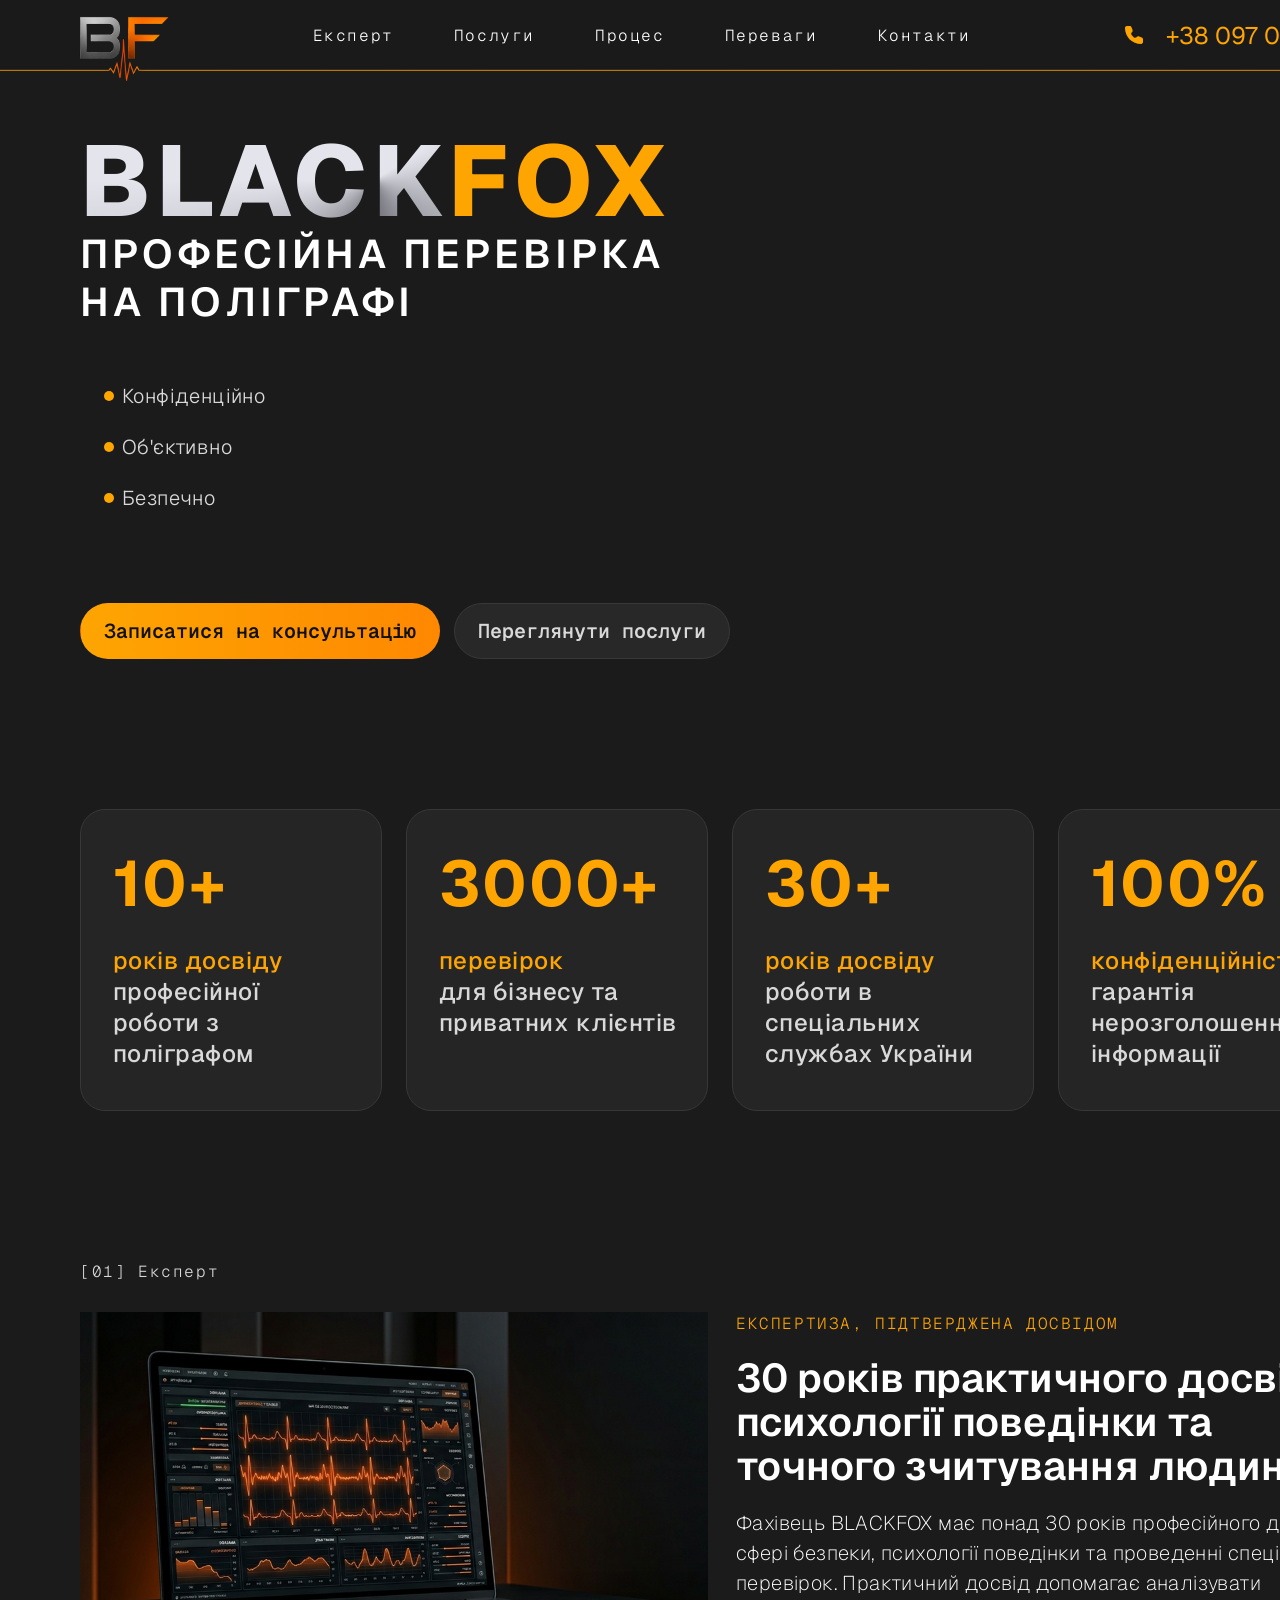
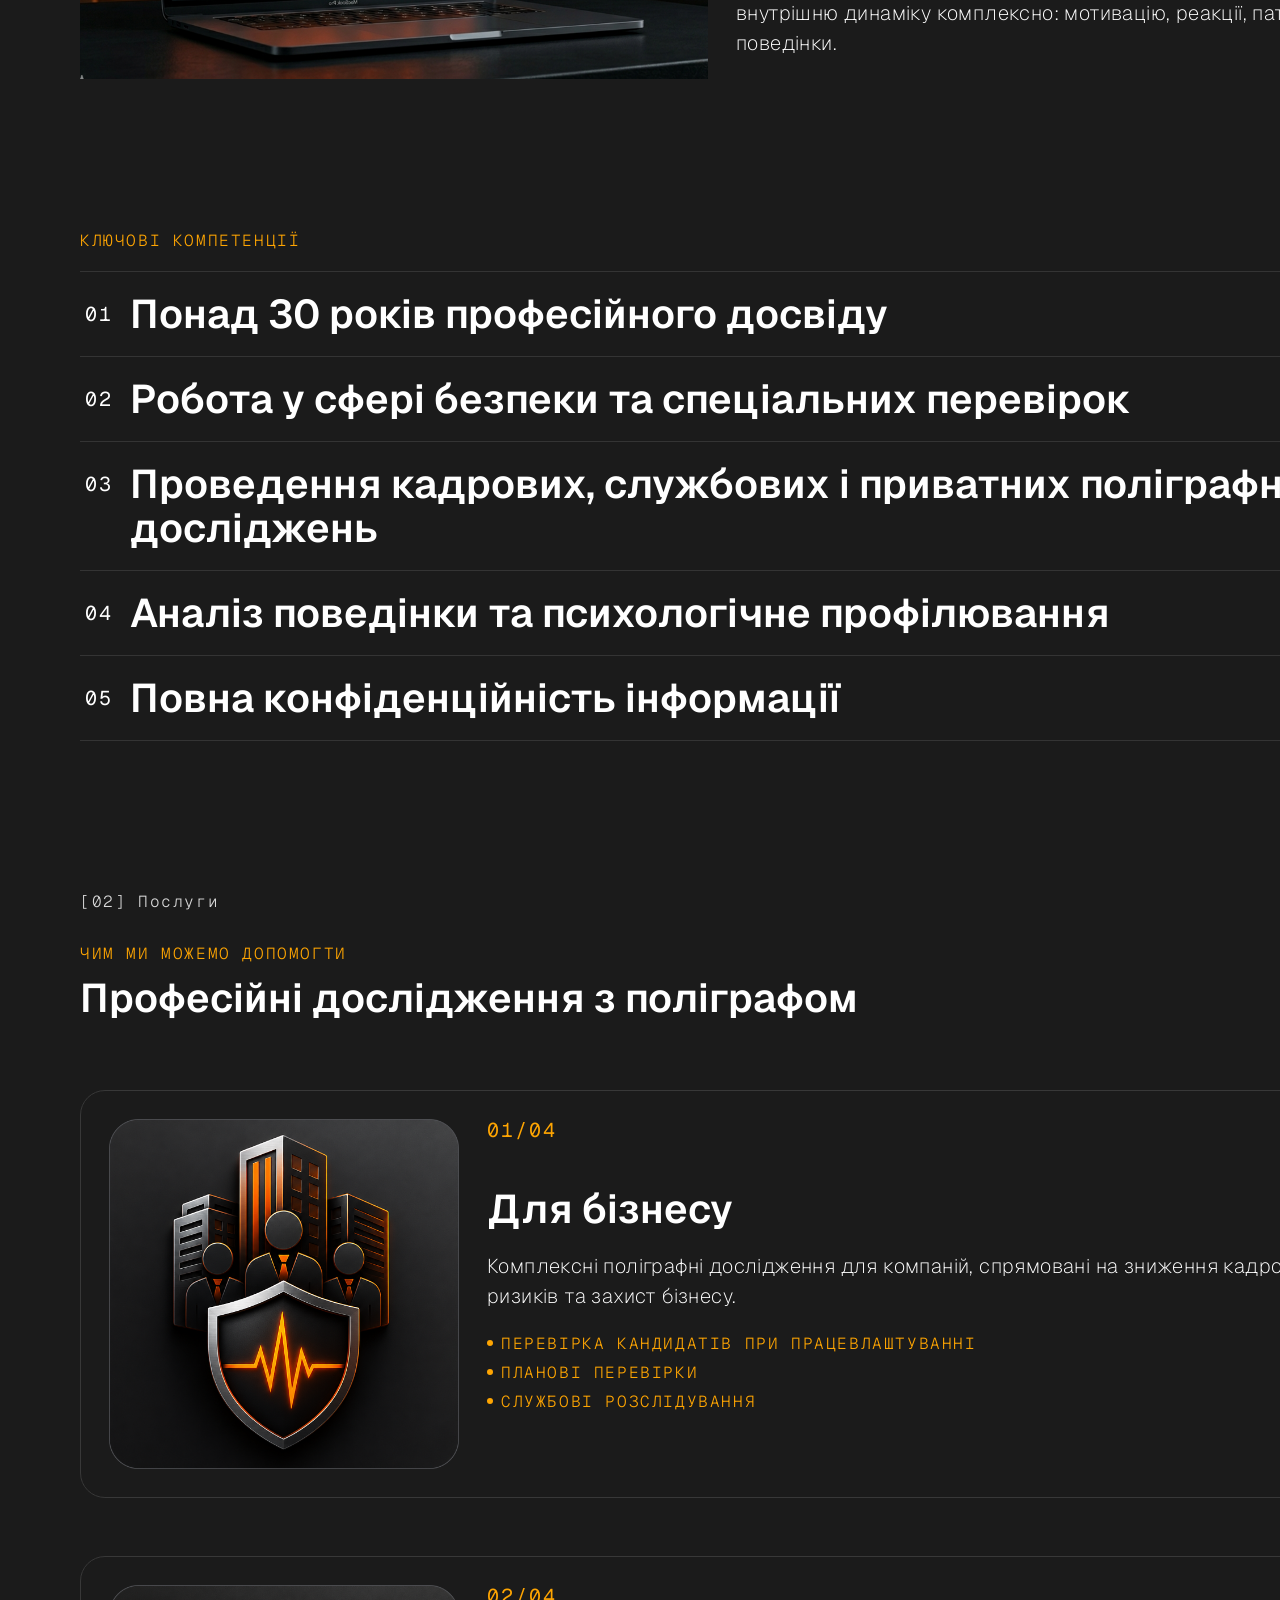
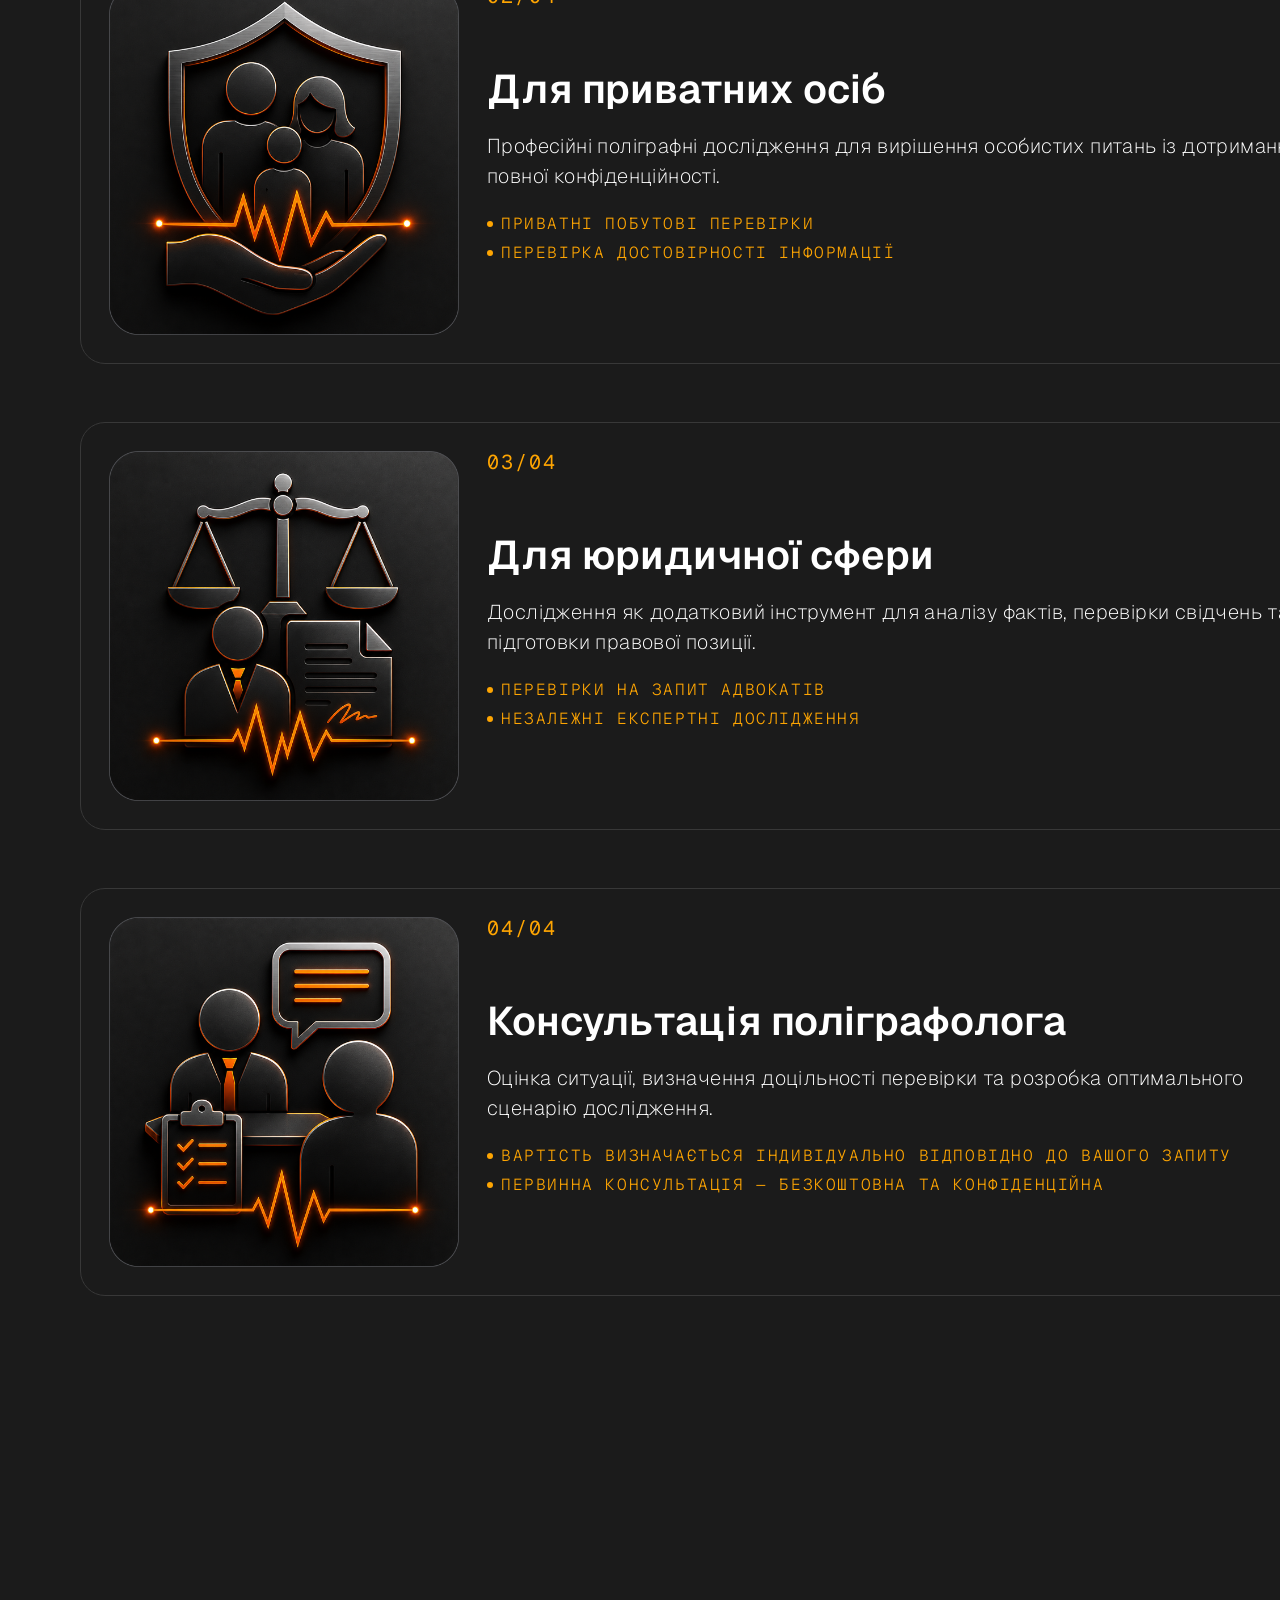
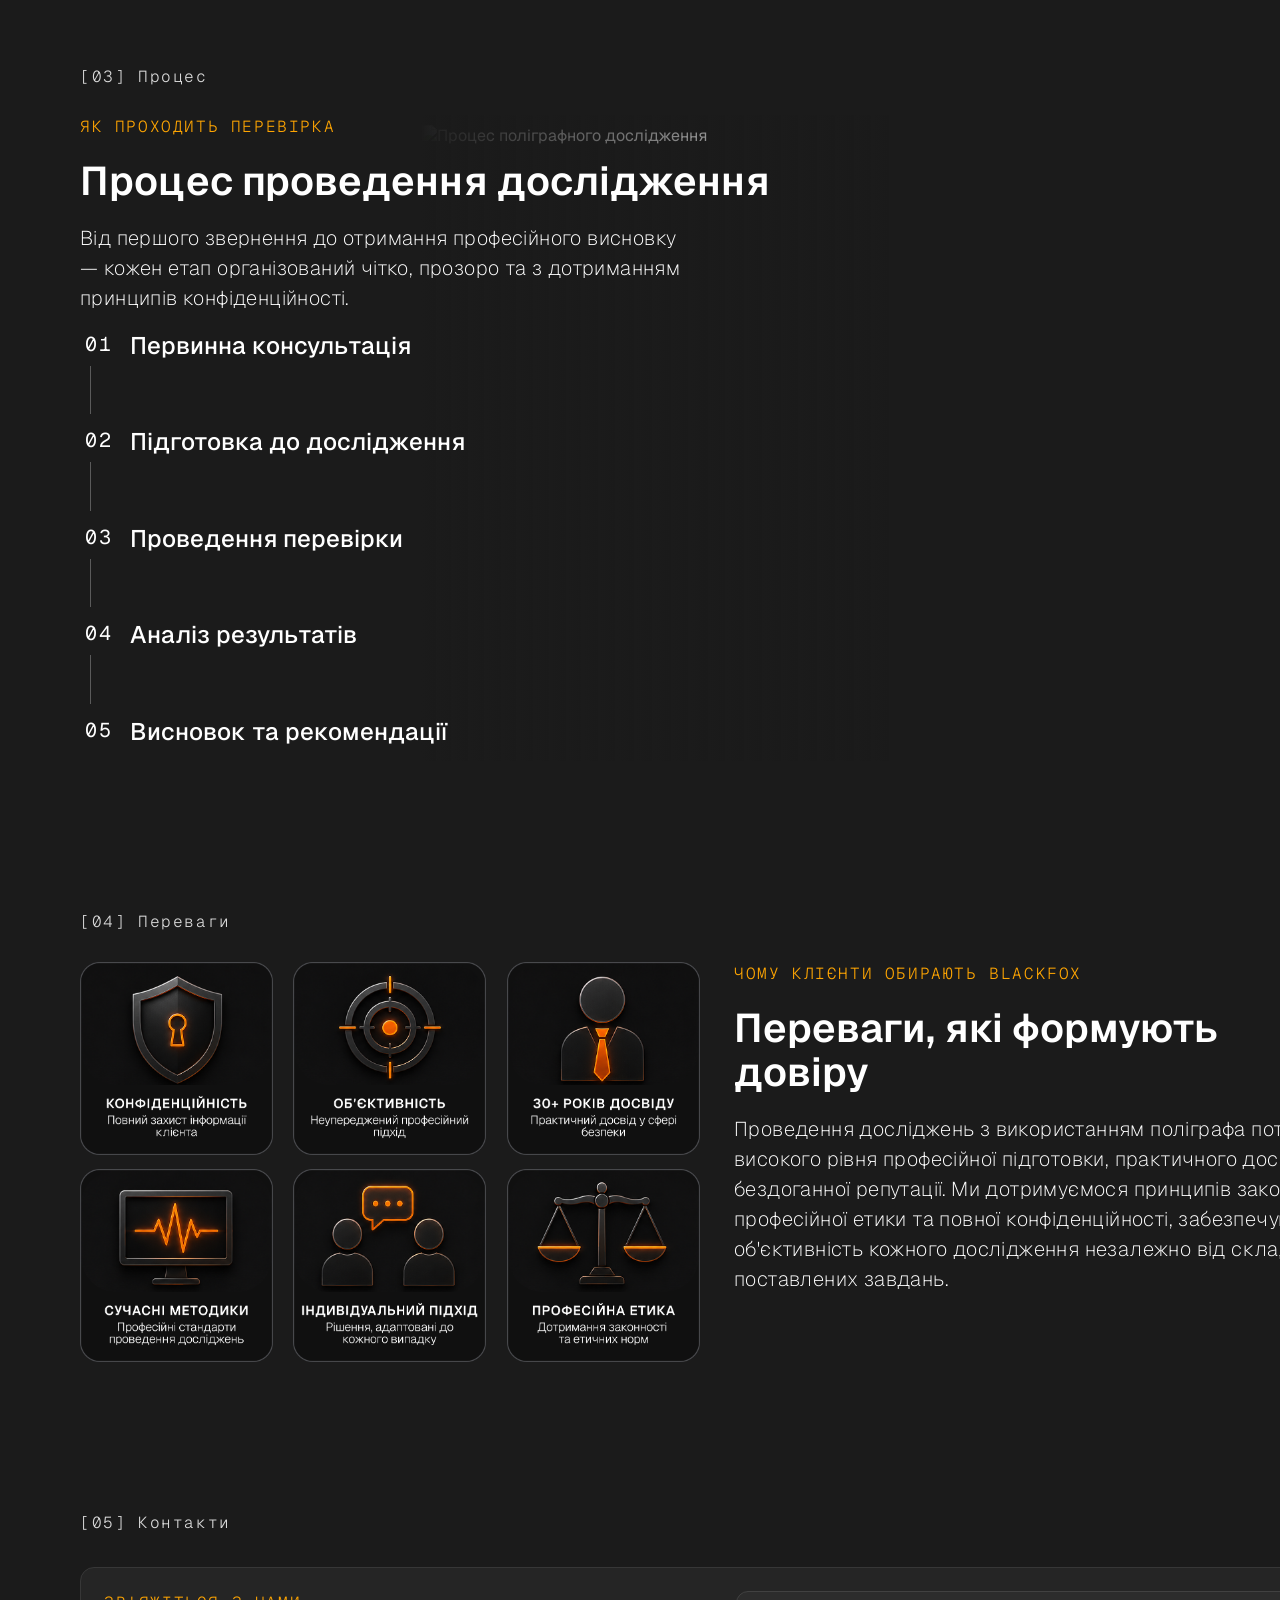
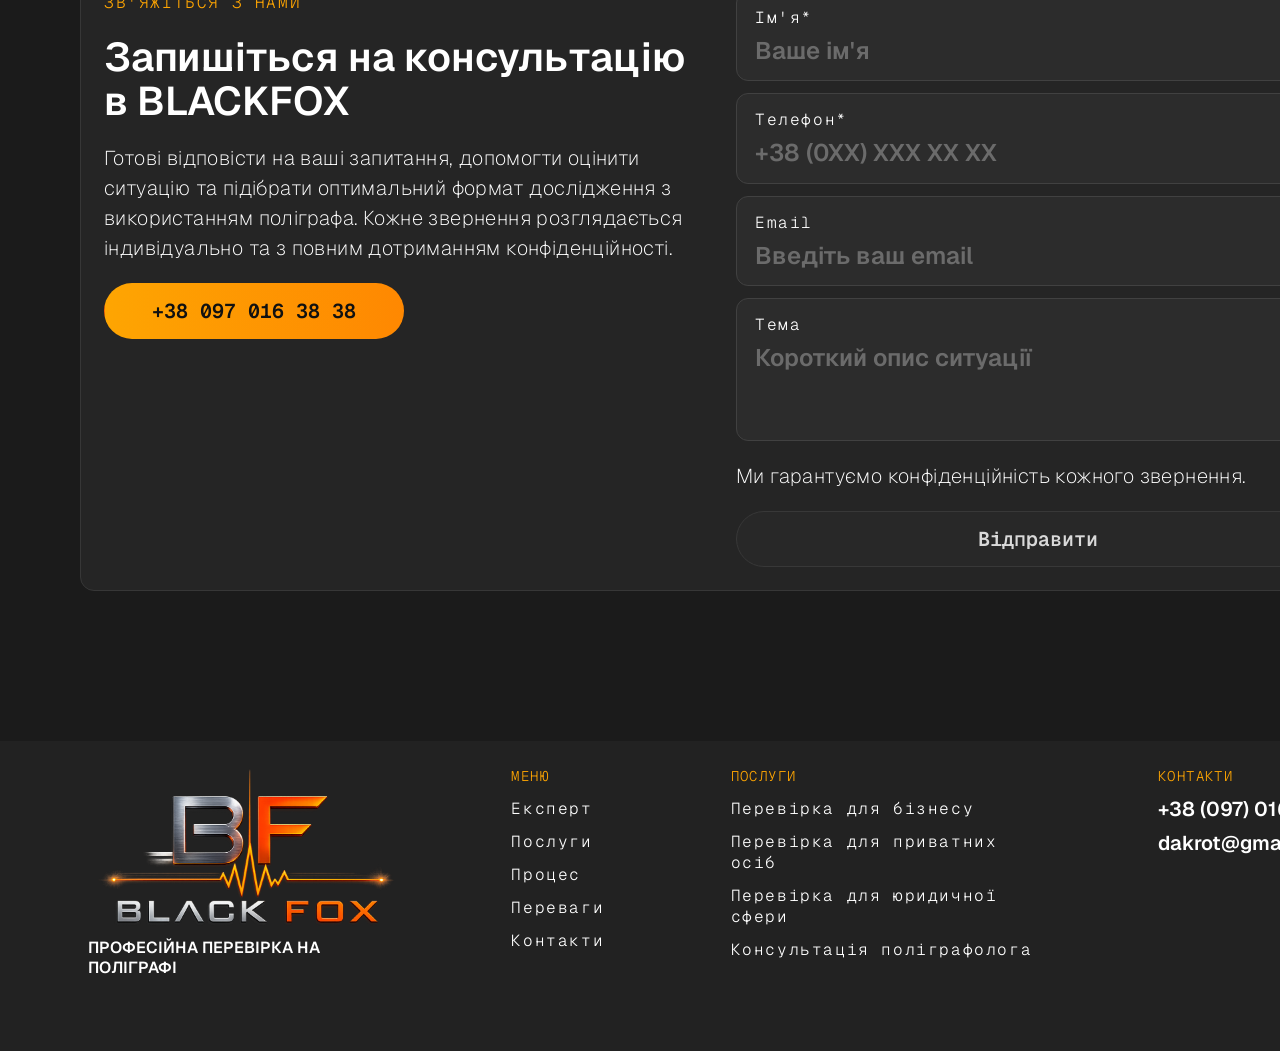
==== commit c92d6c46: "fix email placeholder" ====
--- a/index.html
+++ b/index.html
@@ -290,7 +290,7 @@
         <label><span>Телефон*</span><input type="tel" name="phone" placeholder="+38 (0XX) XXX XX XX" autocomplete="tel"
             maxlength="19" pattern="^\+38 \(\d{3}\) \d{3} \d{2} \d{2}$"
             title="Введіть номер у форматі +38 (0XX) XXX XX XX" required /></label>
-        <label><span>Email</span><input type="email" name="email" placeholder="dakrot@gmail.com" /></label>
+        <label><span>Email</span><input type="email" name="email" placeholder="Введіть ваш email" /></label>
         <label><span>Тема</span><textarea name="message" rows="3"
             placeholder="Короткий опис ситуації"></textarea></label>
         <p class="form-note">Ми гарантуємо конфіденційність кожного звернення.</p>
--- a/styles.css
+++ b/styles.css
@@ -276,7 +276,6 @@
 .hero h1 .black-word,
 .hero h1 .fox-word {
   line-height: 1;
-  text-box: trim-both cap alphabetic;
 }
 
 .hero h1 .black-word {
@@ -369,6 +368,11 @@
 }
 
 @media (min-width: 941px) {
+  .hero h1 .black-word,
+  .hero h1 .fox-word {
+    text-box: trim-both cap alphabetic;
+  }
+
   .contact .btn.primary {
     width: 300px;
   }
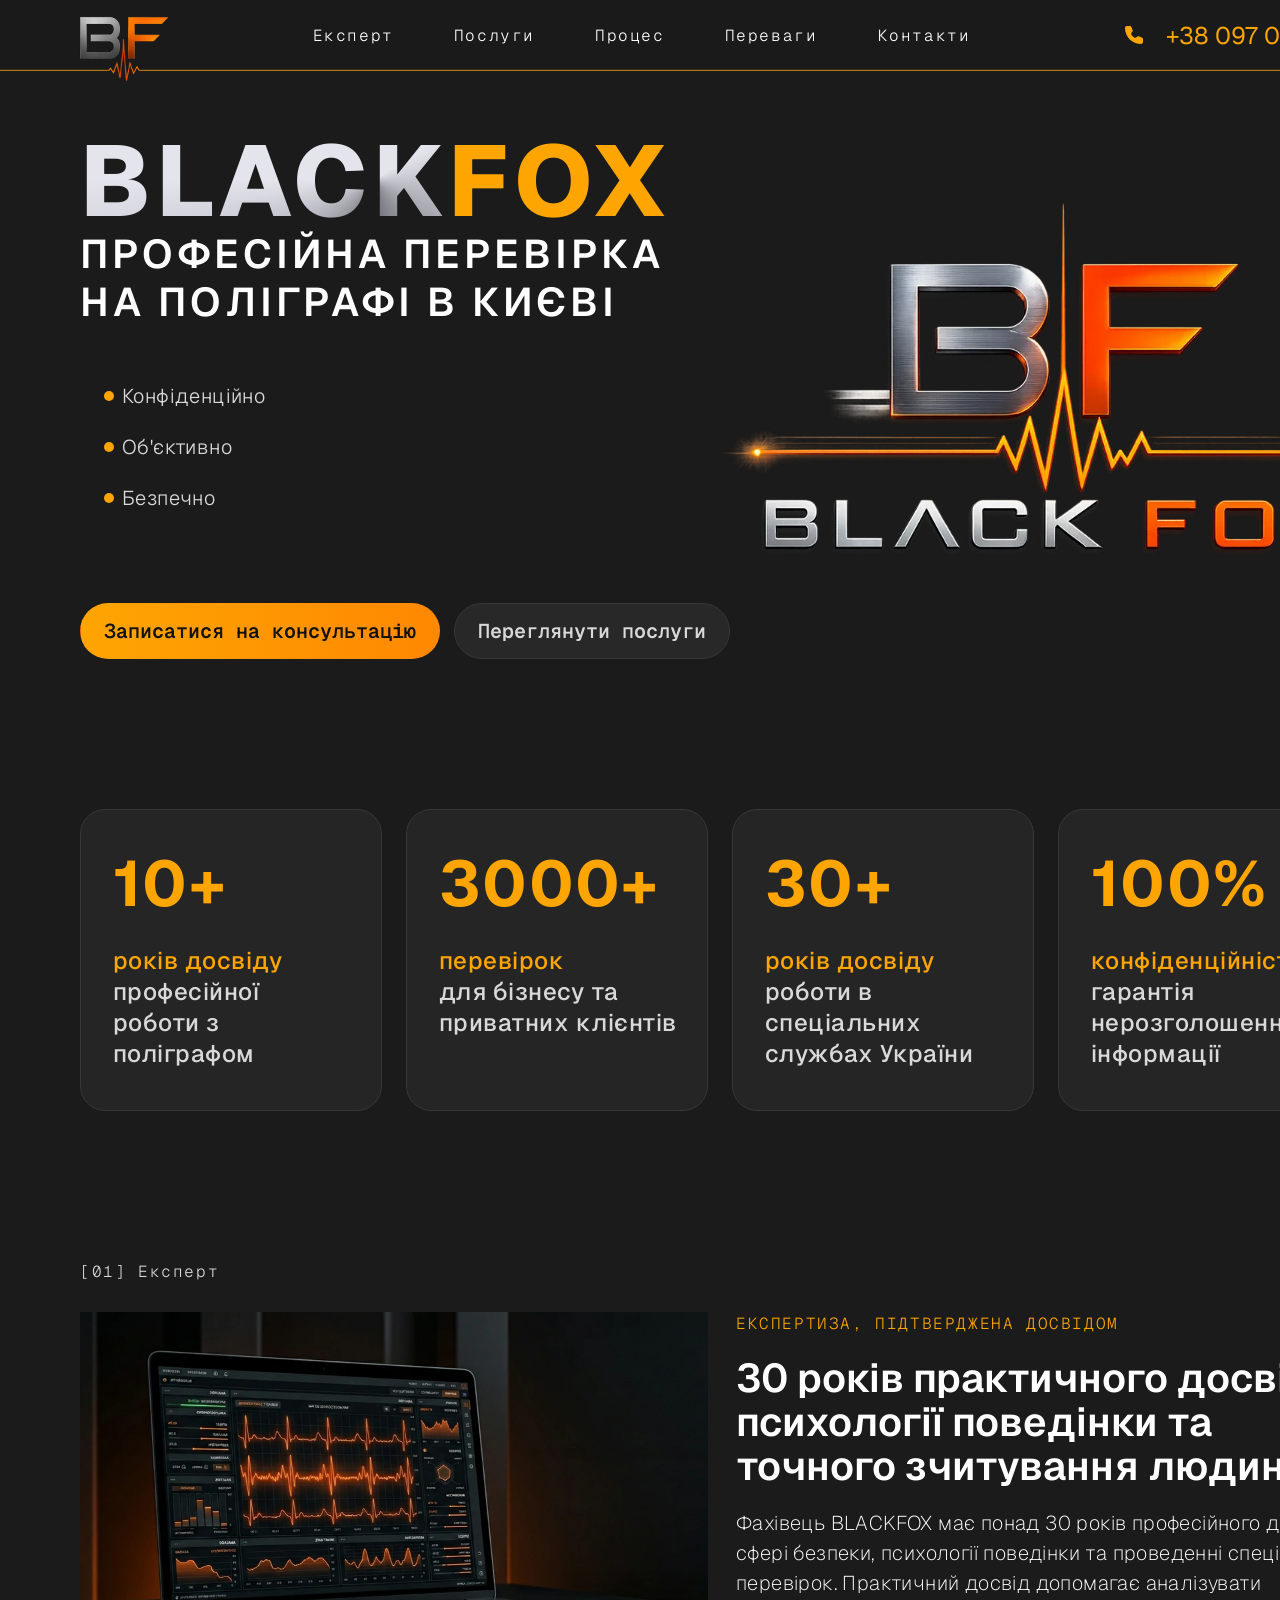
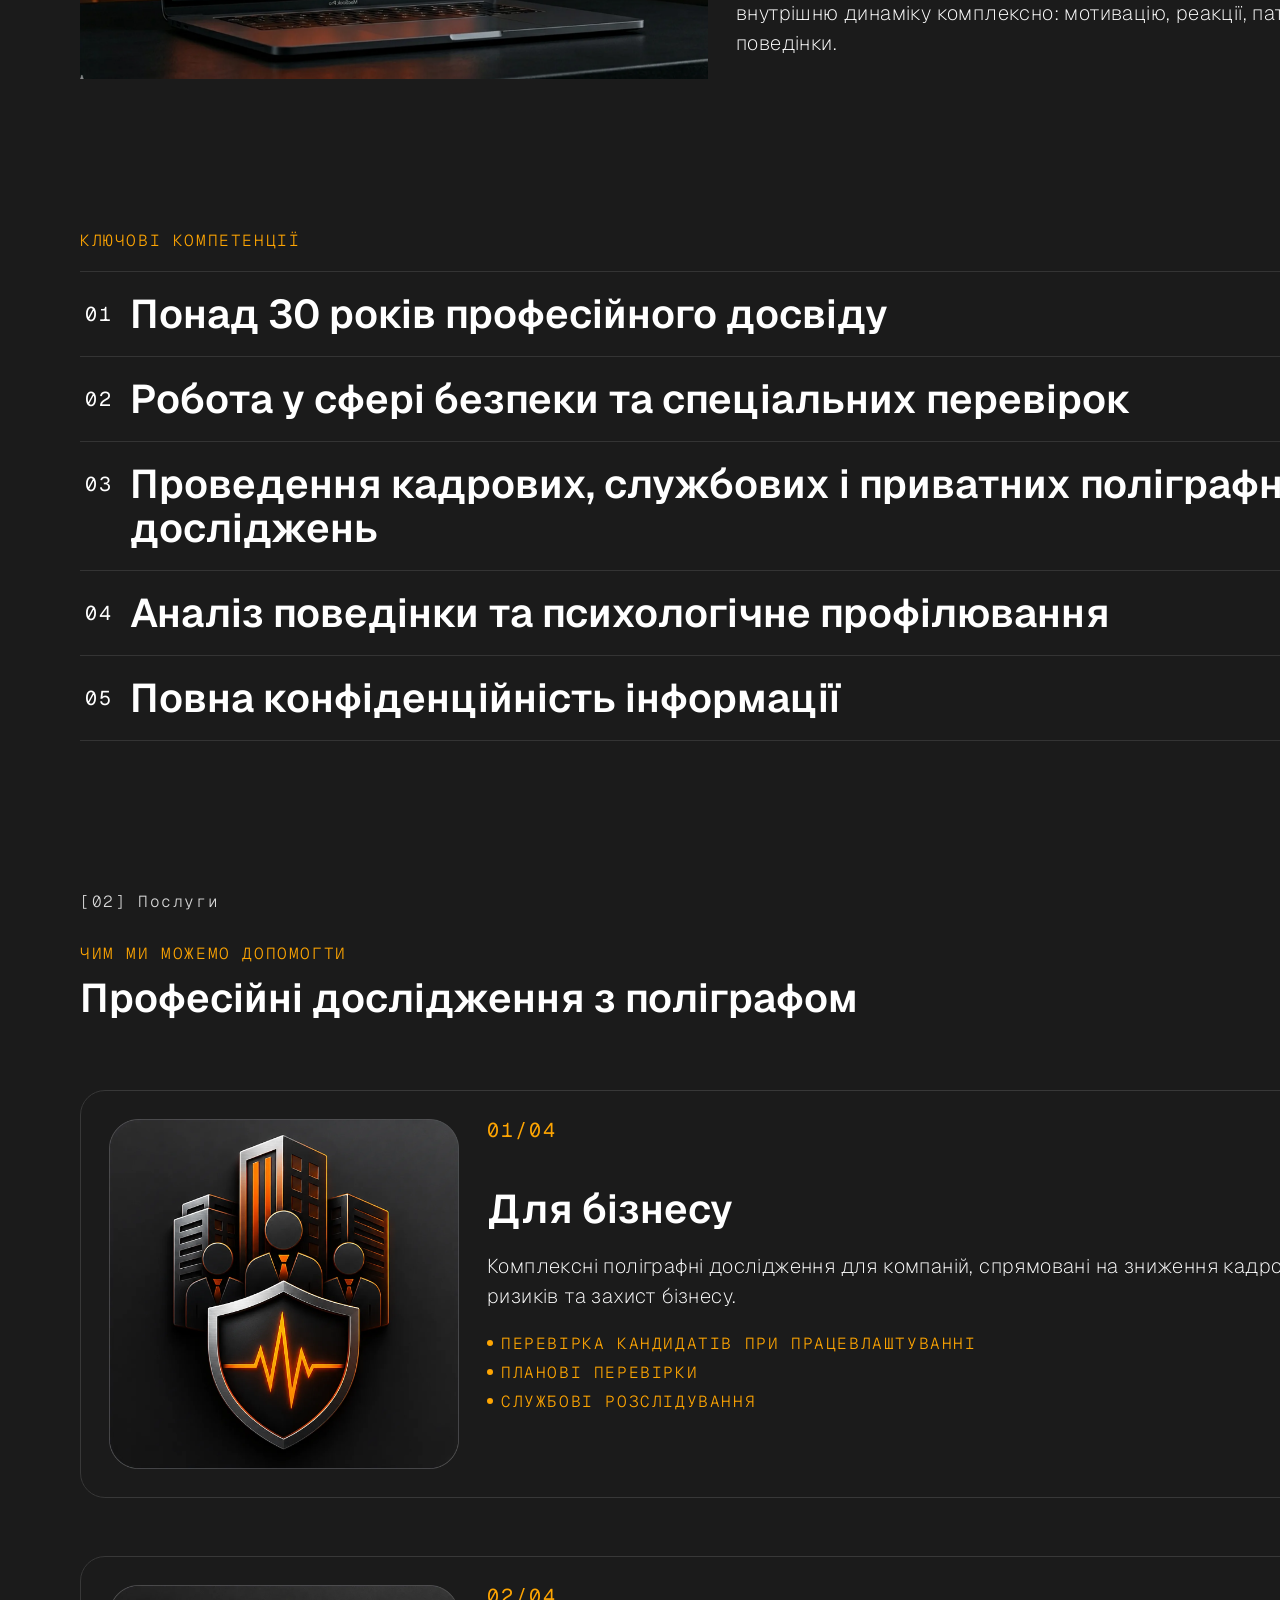
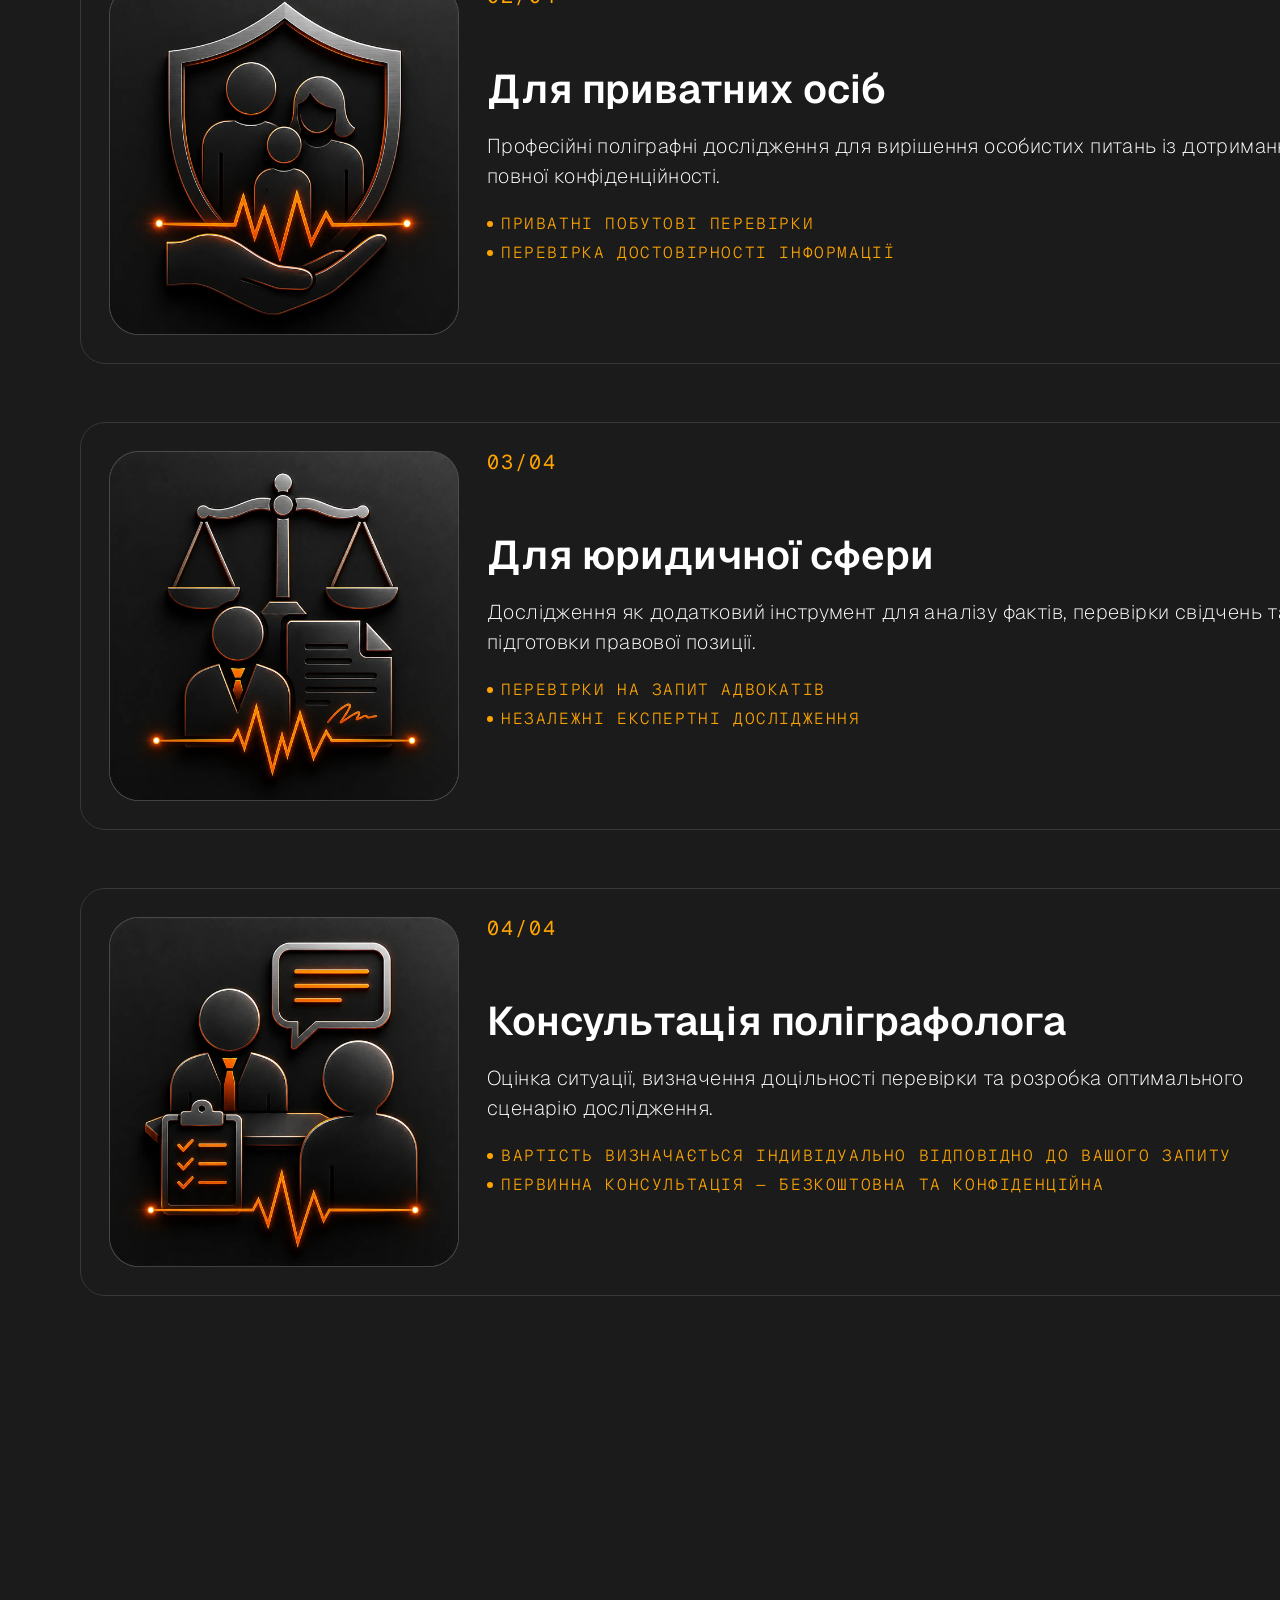
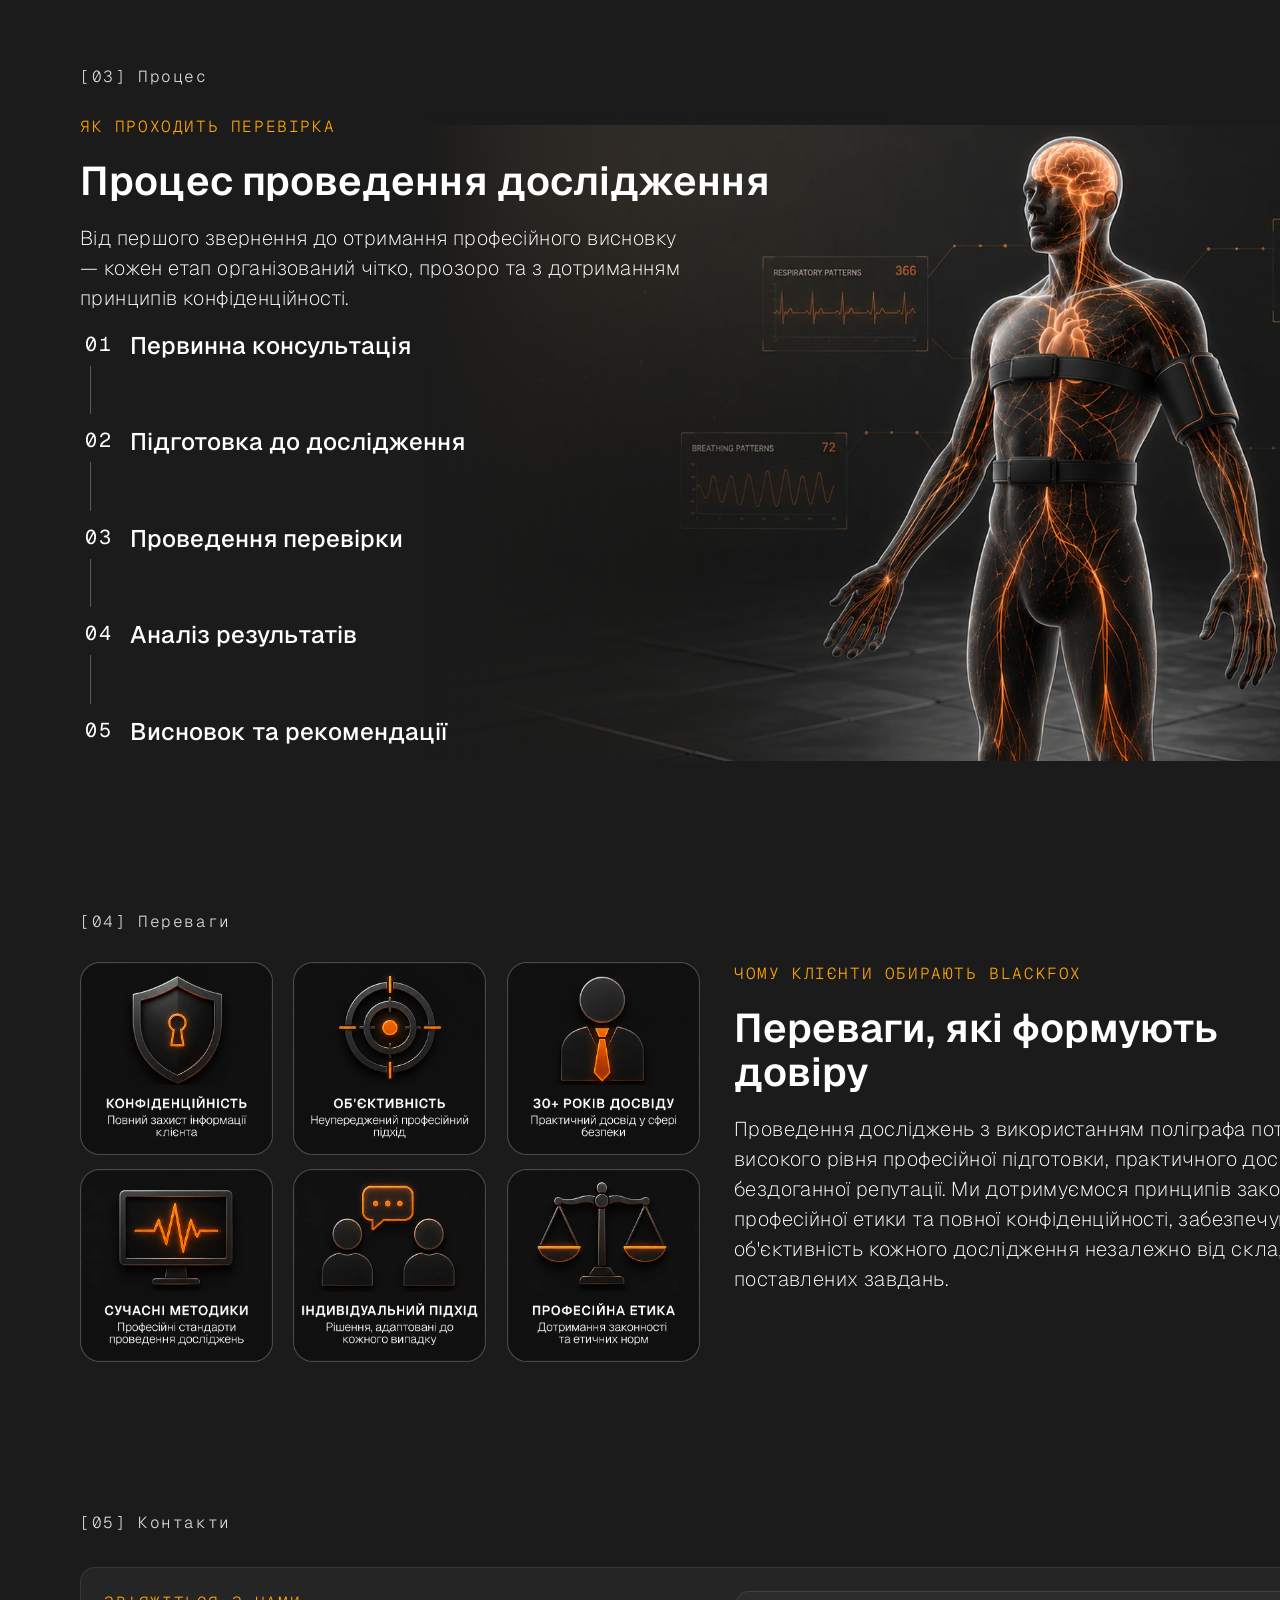
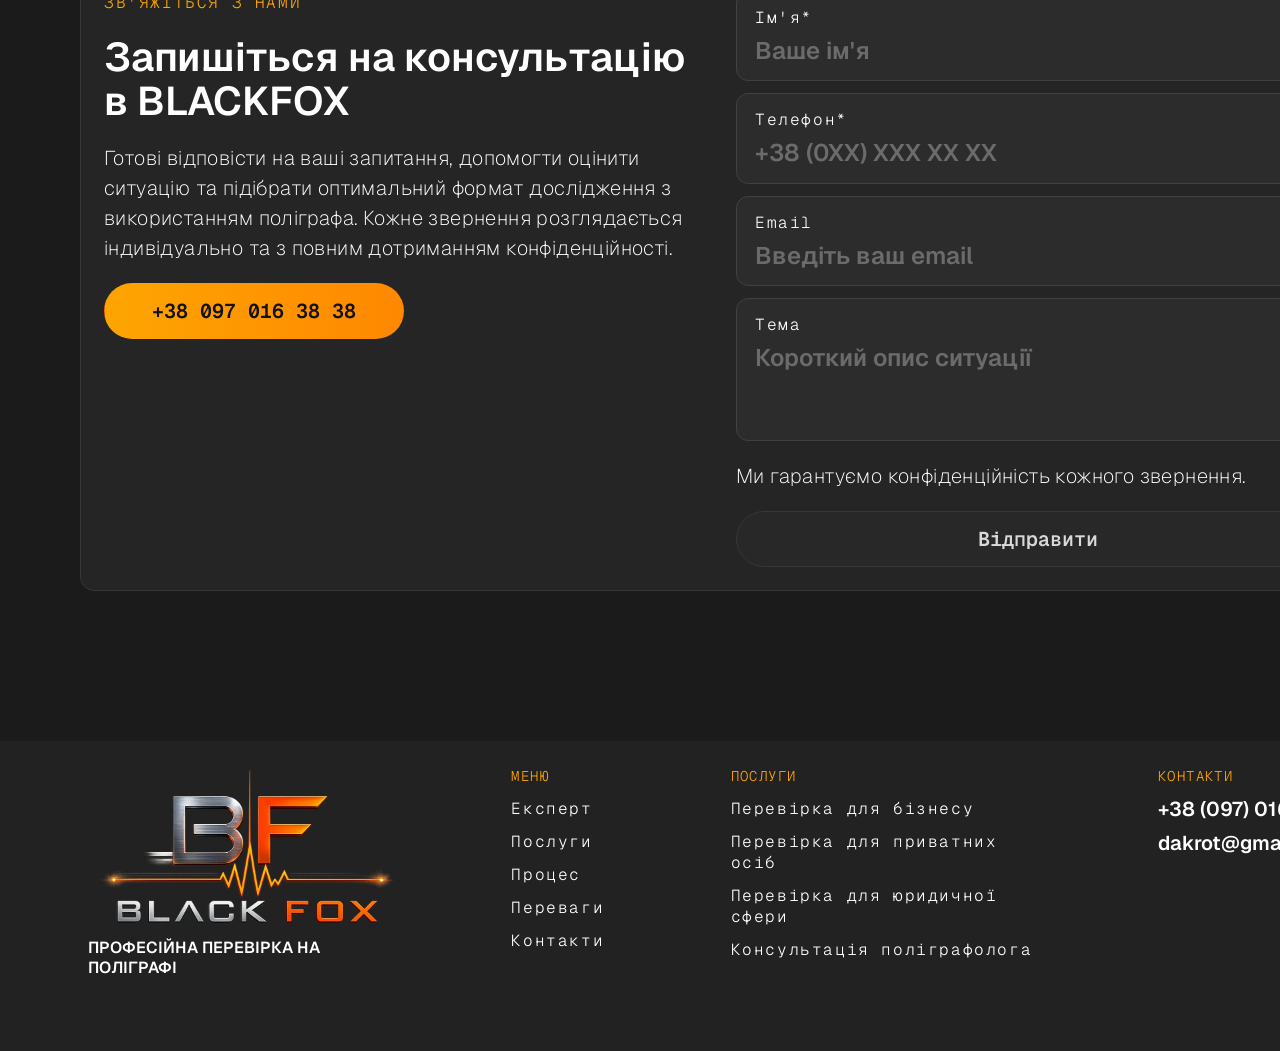
==== commit d88caedb: "resource optimization" ====
--- a/index.html
+++ b/index.html
@@ -23,7 +23,10 @@
   <meta name="twitter:description"
     content="Професійні та конфіденційні дослідження з використанням поліграфа в Україні." />
 
-  <link rel="icon" type="image/png" href="assets/BF_small_logo.png" />
+  <link rel="icon" type="image/png" sizes="32x32" href="/assets/favicon-32.png" />
+  <link rel="icon" type="image/png" sizes="16x16" href="/assets/favicon-16.png" />
+  <link rel="apple-touch-icon" sizes="180x180" href="/assets/favicon-180.png" />
+  <link rel="manifest" href="/site.webmanifest" />
 
   <script type="application/ld+json">
       {
@@ -56,7 +59,7 @@
 
 <body class="is-loading">
   <div id="page-loader" class="page-loader" role="status" aria-live="polite" aria-label="Завантаження сторінки">
-    <img src="assets/BF_small_logo.svg" alt="" aria-hidden="true" />
+    <img src="assets/footer.webp" width="906" height="555" alt="" aria-hidden="true" />
     <span class="page-loader-bar" aria-hidden="true"></span>
     <span class="page-loader-text">Завантаження...</span>
   </div>
@@ -77,7 +80,7 @@
       <a href="#contacts">Контакти</a>
     </nav>
     <a class="phone" href="tel:+380970163838">
-      <img src="assets/Phone.svg" alt="" aria-hidden="true" />
+      <img src="assets/Phone.svg" width="24" height="24" alt="" aria-hidden="true" />
       <span>+38 097 016 38 38</span>
     </a>
   </header>
@@ -86,7 +89,7 @@
     <section class="hero section">
       <div class="hero-copy">
         <h1><span class="black-word">BLACK</span><span class="fox-word">FOX</span></h1>
-        <p class="lead">Професійна перевірка<br class="mobile-break" /> на поліграфі</p>
+        <p class="lead">Професійна перевірка<br class="mobile-break" /> на поліграфі в Києві</p>
         <ul class="hero-points">
           <li>Конфіденційно</li>
           <li>Об'єктивно</li>
@@ -94,9 +97,7 @@
         </ul>
       </div>
       <div class="hero-visual asset-frame">
-        <video autoplay muted playsinline aria-label="BLACKFOX">
-          <source src="assets/logo.mp4" type="video/mp4" />
-        </video>
+        <img src="assets/footer.webp" width="906" height="555" alt="BLACKFOX" fetchpriority="high" />
       </div>
       <div class="hero-actions">
         <a class="btn primary" href="#contacts">Записатися на консультацію</a>
@@ -131,7 +132,8 @@
       <p class="section-code">[01] Експерт</p>
       <div class="expert-grid">
         <div class="asset-frame expert-laptop-frame">
-          <img src="assets/expert-laptop.png" alt="Результати поліграфного дослідження" />
+          <img src="assets/expert-laptop.webp" width="1884" height="1101"
+            alt="Результати поліграфного дослідження" loading="lazy" decoding="async" />
         </div>
         <div class="expert-content">
           <p class="eyebrow">Експертиза, підтверджена досвідом</p>
@@ -162,7 +164,8 @@
       <h2 class="services-intro">Професійні дослідження з поліграфом</h2>
       <div class="service-stack" aria-label="Послуги BLACKFOX">
         <article class="service-card">
-          <div class="service-art service-business-art"><img src="assets/service-business.png" alt="" /></div>
+          <div class="service-art service-business-art"><img src="assets/service-business.webp" width="1233"
+              height="1233" alt="" loading="lazy" decoding="async" /></div>
           <div class="service-content">
             <span>01/04</span>
             <h3>Для бізнесу</h3>
@@ -177,7 +180,8 @@
         </article>
 
         <article class="service-card">
-          <div class="service-art"><img src="assets/service-private.png" alt="" /></div>
+          <div class="service-art"><img src="assets/service-private.webp" width="1233" height="1233" alt=""
+              loading="lazy" decoding="async" /></div>
           <div class="service-content">
             <span>02/04</span>
             <h3>Для приватних осіб</h3>
@@ -191,7 +195,8 @@
         </article>
 
         <article class="service-card">
-          <div class="service-art"><img src="assets/service-law.png" alt="" /></div>
+          <div class="service-art"><img src="assets/service-law.webp" width="1233" height="1233" alt="" loading="lazy"
+              decoding="async" /></div>
           <div class="service-content">
             <span>03/04</span>
             <h3>Для юридичної сфери</h3>
@@ -205,7 +210,8 @@
         </article>
 
         <article class="service-card">
-          <div class="service-art"><img src="assets/service-consulting.png" alt="" /></div>
+          <div class="service-art"><img src="assets/service-consulting.webp" width="1233" height="1233" alt=""
+              loading="lazy" decoding="async" /></div>
           <div class="service-content">
             <span>04/04</span>
             <h3>Консультація поліграфолога</h3>
@@ -235,7 +241,8 @@
         </ol>
       </div>
       <div class="asset-frame">
-        <img src="assets/process-scan.png" alt="Процес поліграфного дослідження" />
+        <img src="assets/process-scan.webp" width="2847" height="1938" alt="Процес поліграфного дослідження"
+          loading="lazy" decoding="async" />
       </div>
     </section>
 
@@ -243,22 +250,27 @@
       <p class="section-code">[04] Переваги</p>
       <div class="benefit-grid">
         <article class="benefit-placeholder">
-          <img src="assets/confidence.png" alt="Конфіденційність" />
-        </article>
-        <article class="benefit-placeholder">
-          <img src="assets/objection.png" alt="Точність" />
-        </article>
-        <article class="benefit-placeholder">
-          <img src="assets/skill.png" alt="Досвід експерта" />
-        </article>
-        <article class="benefit-placeholder">
-          <img src="assets/methods.png" alt="Сучасні методики" />
-        </article>
-        <article class="benefit-placeholder">
-          <img src="assets/individual.png" alt="Індивідуальний підхід" />
-        </article>
-        <article class="benefit-placeholder">
-          <img src="assets/prof_et.png" alt="Професійна етика" />
+          <img src="assets/confidence.webp" width="579" height="579" alt="Конфіденційність" loading="lazy"
+            decoding="async" />
+        </article>
+        <article class="benefit-placeholder">
+          <img src="assets/objection.webp" width="579" height="579" alt="Точність" loading="lazy" decoding="async" />
+        </article>
+        <article class="benefit-placeholder">
+          <img src="assets/skill.webp" width="579" height="579" alt="Досвід експерта" loading="lazy"
+            decoding="async" />
+        </article>
+        <article class="benefit-placeholder">
+          <img src="assets/methods.webp" width="579" height="579" alt="Сучасні методики" loading="lazy"
+            decoding="async" />
+        </article>
+        <article class="benefit-placeholder">
+          <img src="assets/individual.webp" width="579" height="579" alt="Індивідуальний підхід" loading="lazy"
+            decoding="async" />
+        </article>
+        <article class="benefit-placeholder">
+          <img src="assets/prof_et.webp" width="579" height="579" alt="Професійна етика" loading="lazy"
+            decoding="async" />
         </article>
       </div>
       <div>
@@ -301,7 +313,8 @@
 
   <footer class="site-footer">
     <div class="footer-brand">
-      <img class="footer-logo" src="assets/footer.png" alt="BLACKFOX" />
+      <img class="footer-logo" src="assets/footer.webp" width="906" height="555" alt="BLACKFOX" loading="lazy"
+        decoding="async" />
       <p>ПРОФЕСІЙНА ПЕРЕВІРКА НА ПОЛІГРАФІ</p>
     </div>
     <nav class="footer-column" aria-label="Навігація у футері">
--- a/styles.css
+++ b/styles.css
@@ -157,7 +157,7 @@
   bottom: 0;
   width: 100%;
   height: clamp(28px, 4.55vw, 65px);
-  background: url("assets/FB_line_logo_small.png") left top / 100% 100% no-repeat;
+  background: url("assets/FB_line_logo_small.webp") left top / 100% 100% no-repeat;
   transform: translateY(11px);
   pointer-events: none;
 }
@@ -1437,7 +1437,7 @@
     justify-self: center;
     width: min(620px, 100%);
     height: auto;
-    aspect-ratio: 1.64;
+    /*aspect-ratio: 1.64; */
   }
 
   .hero h1 {
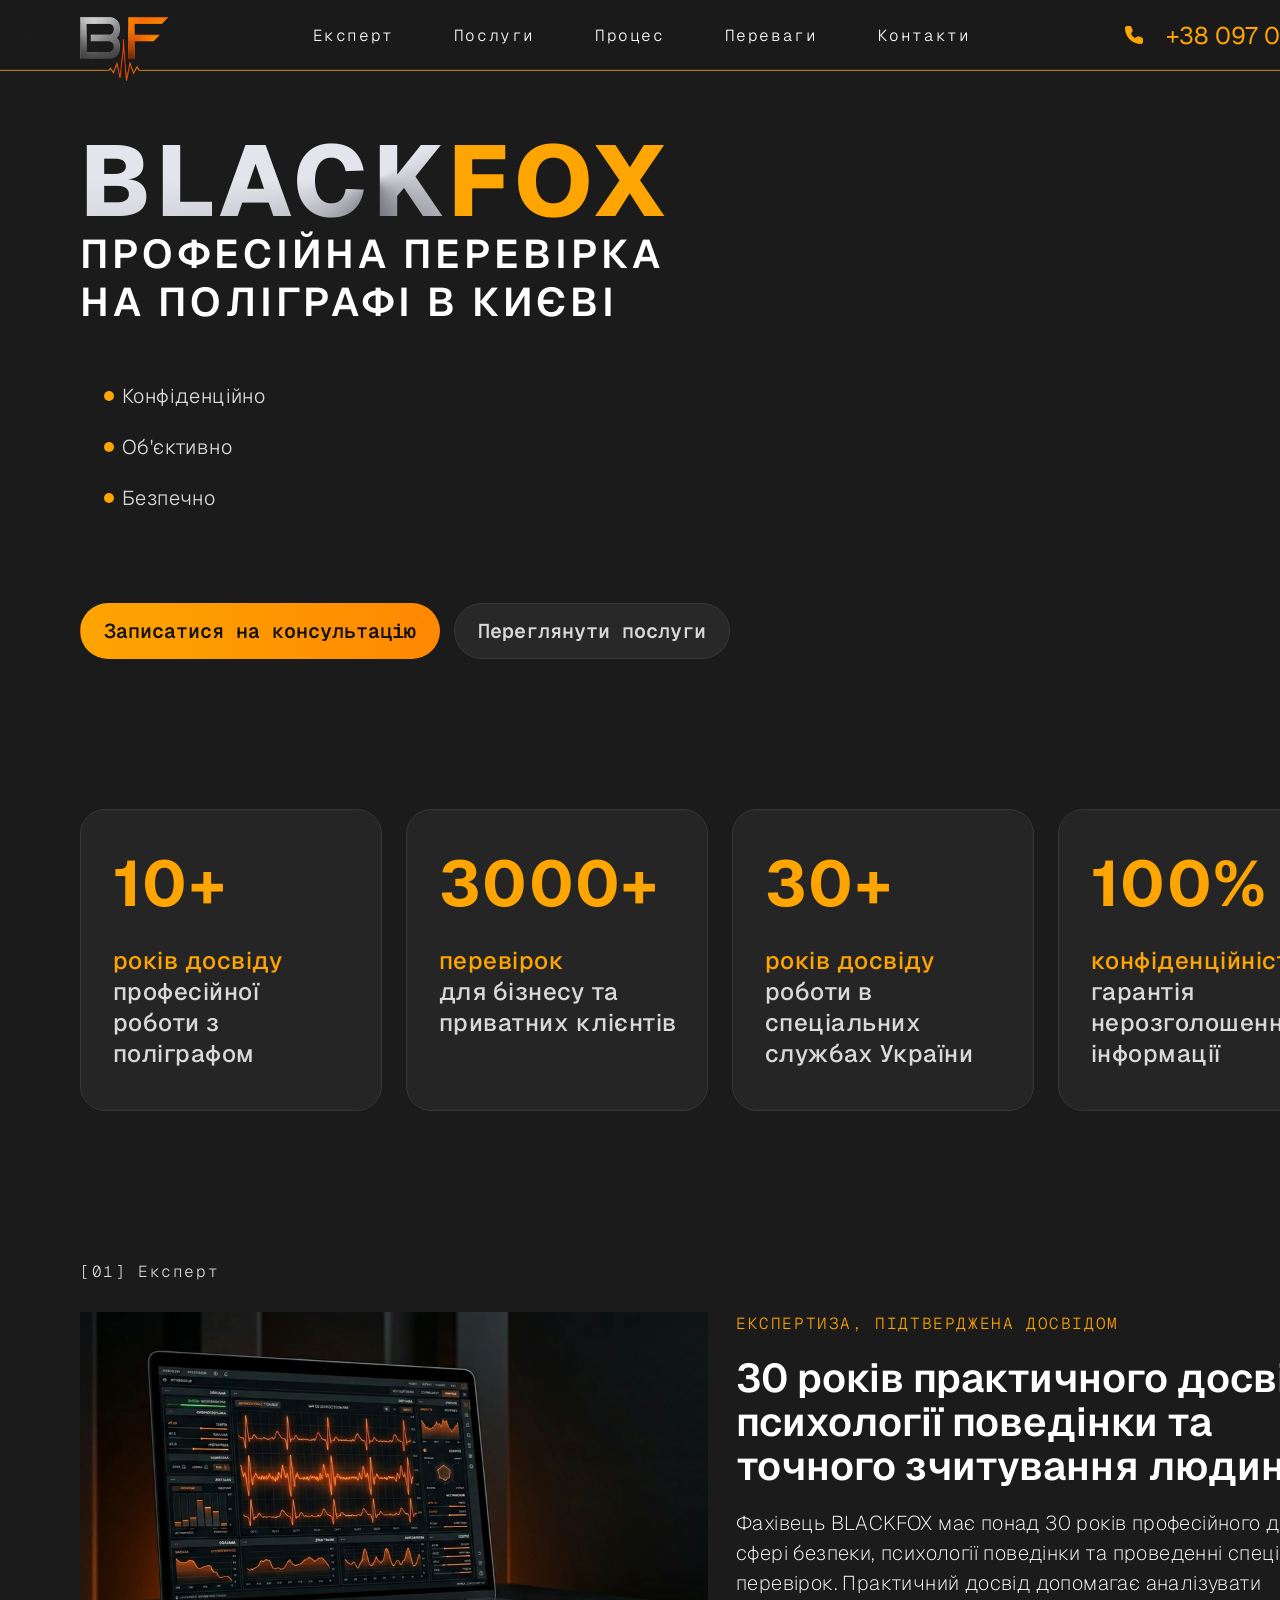
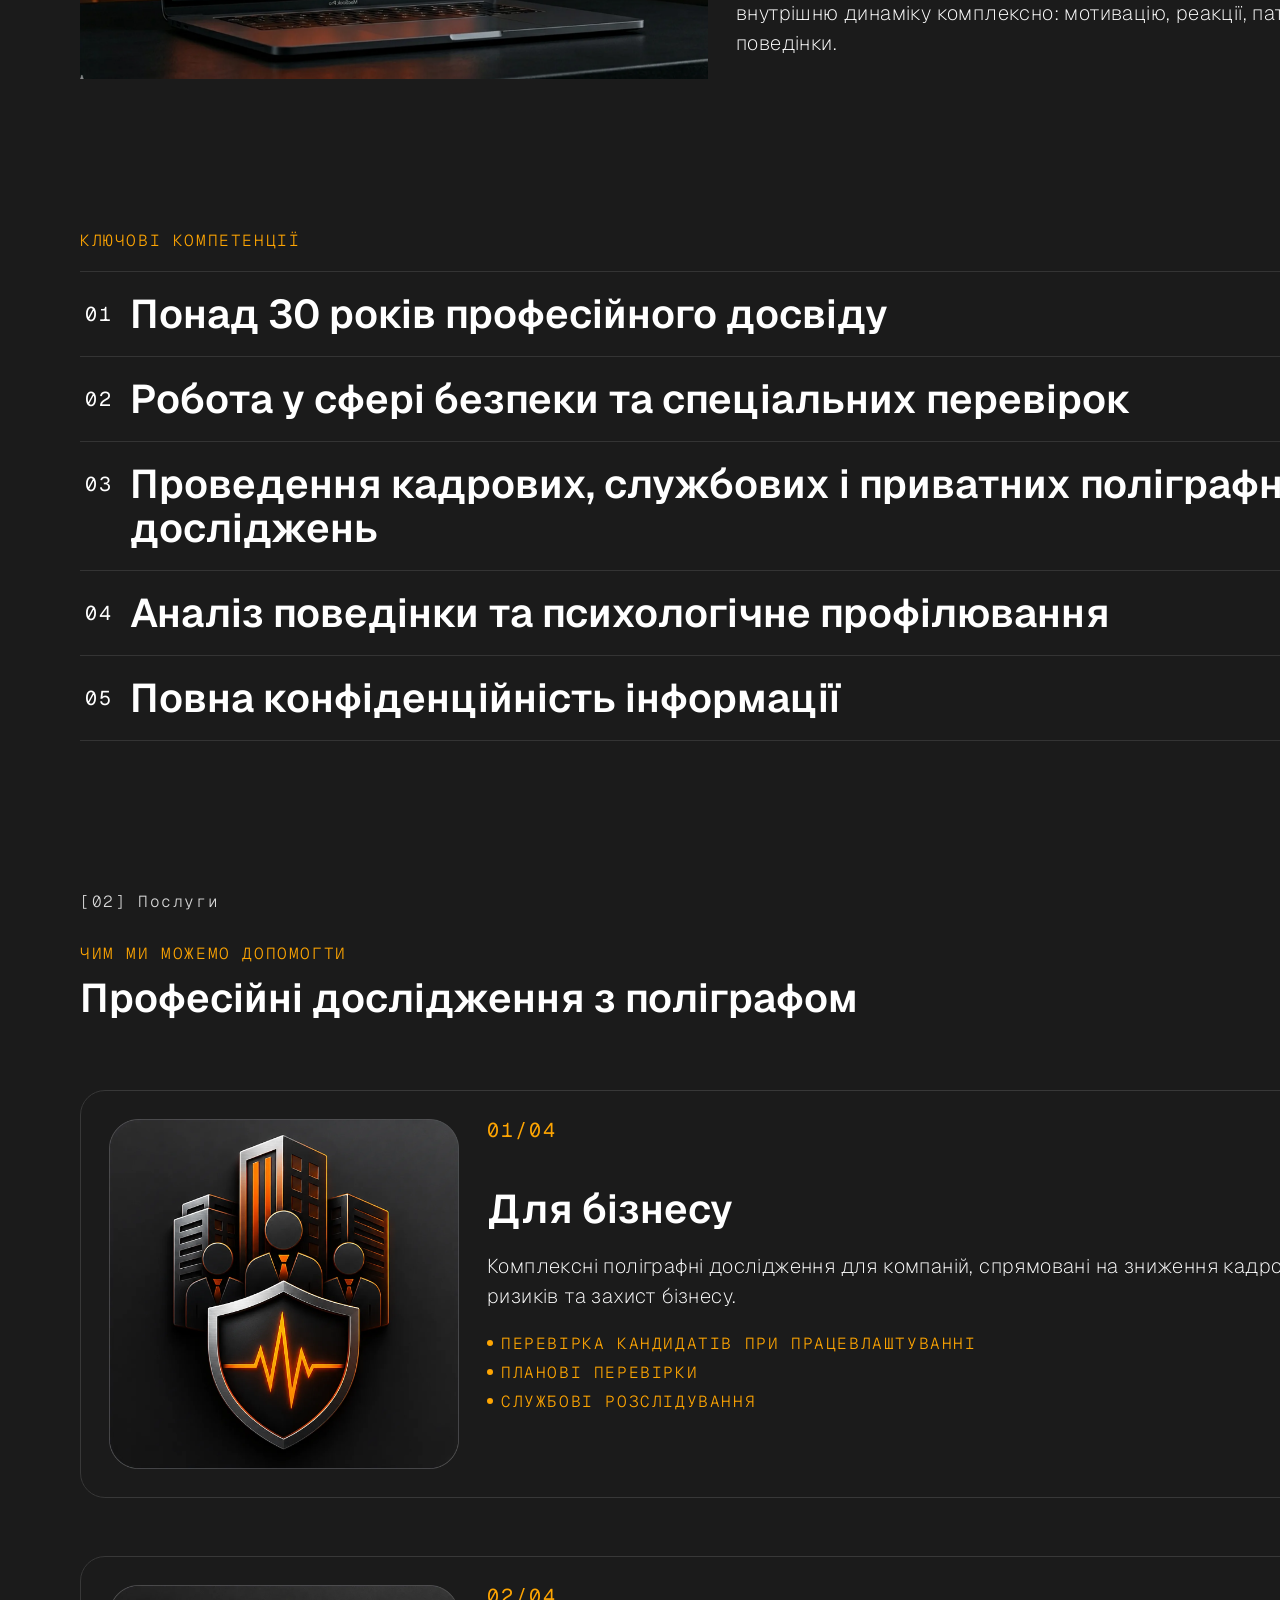
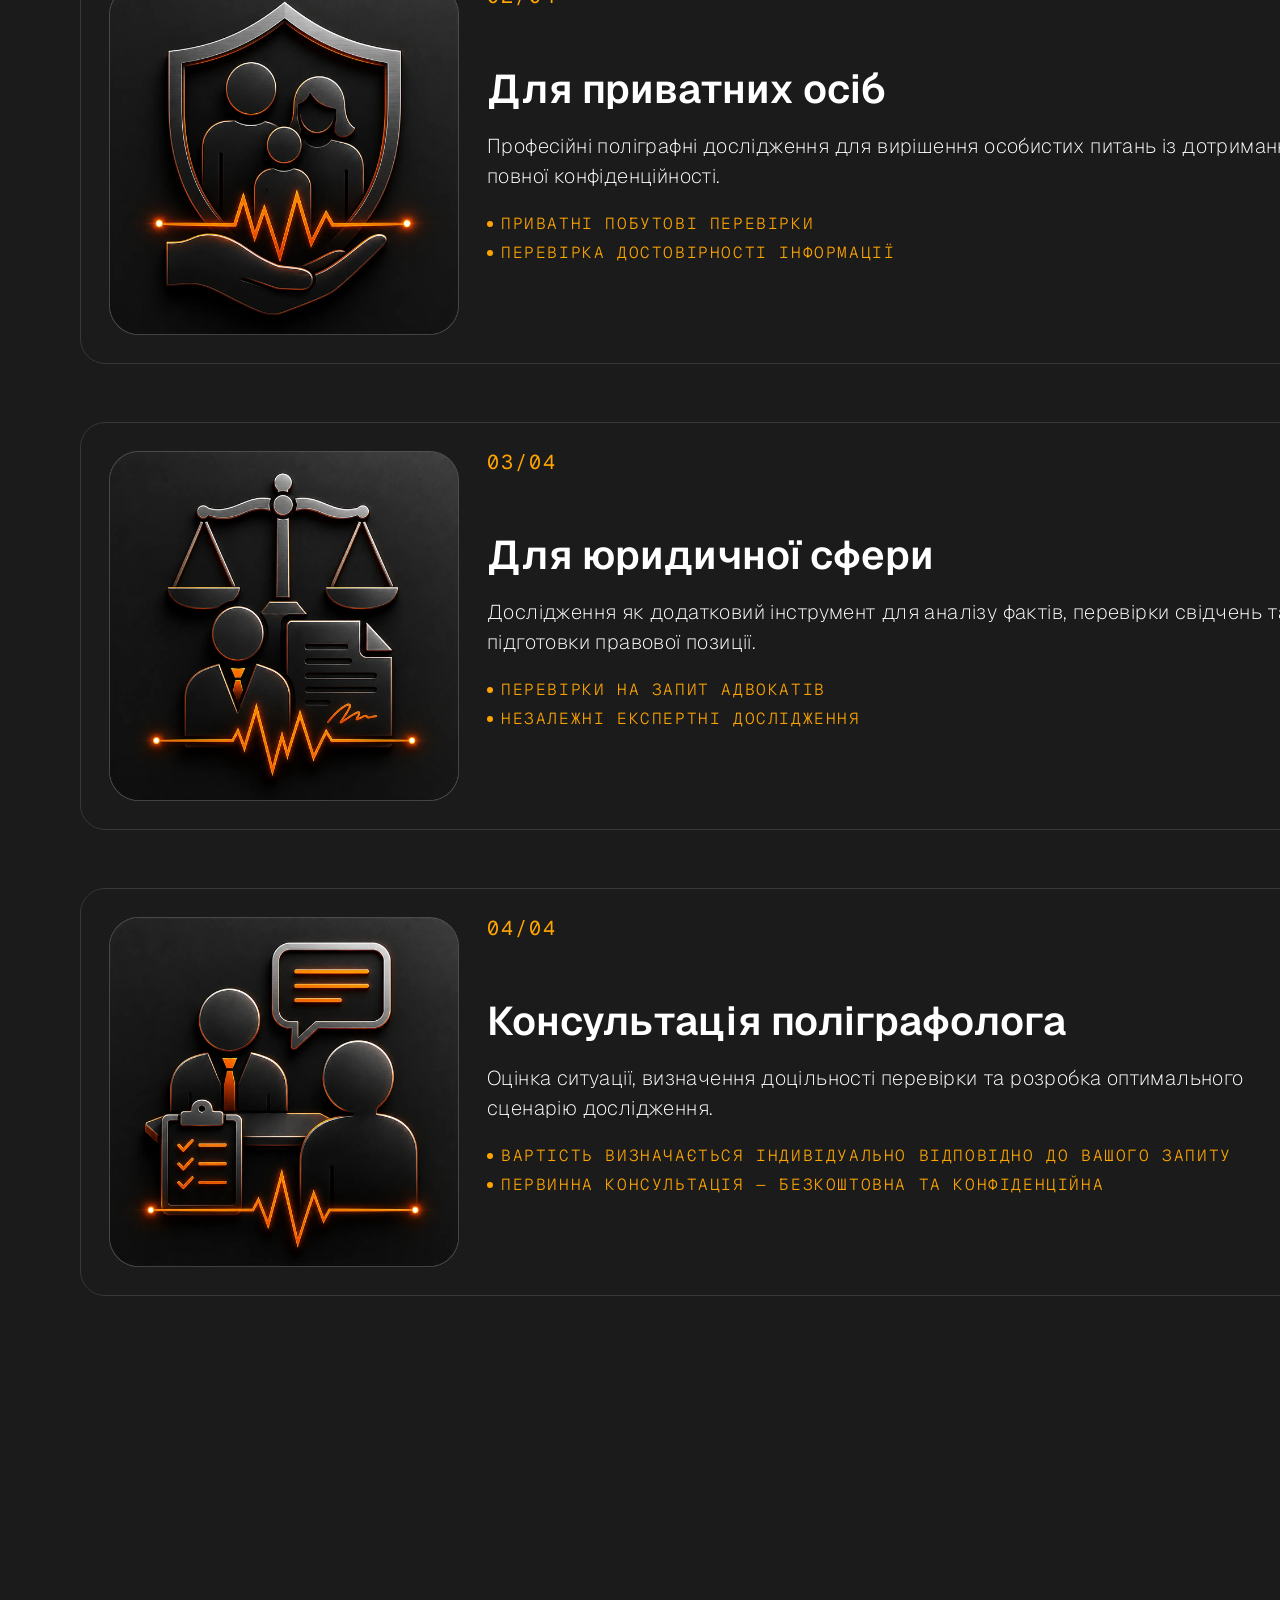
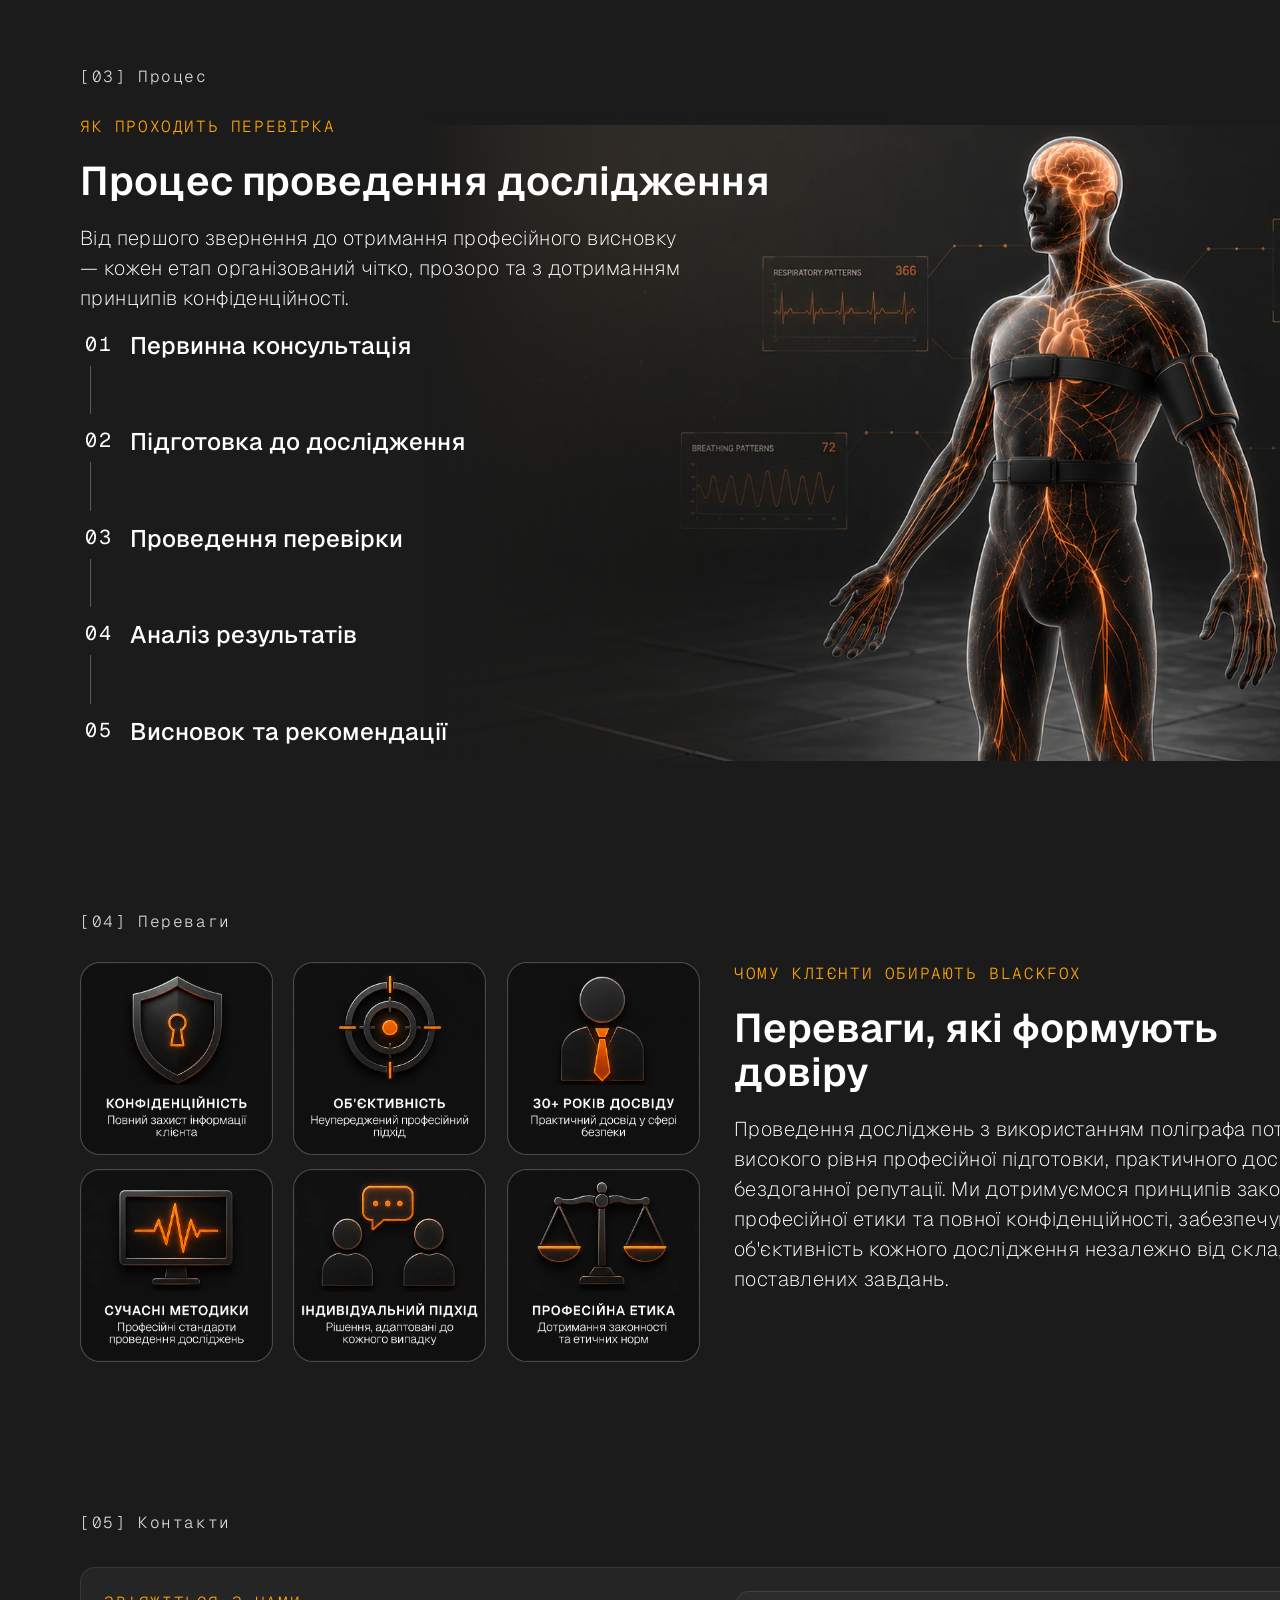
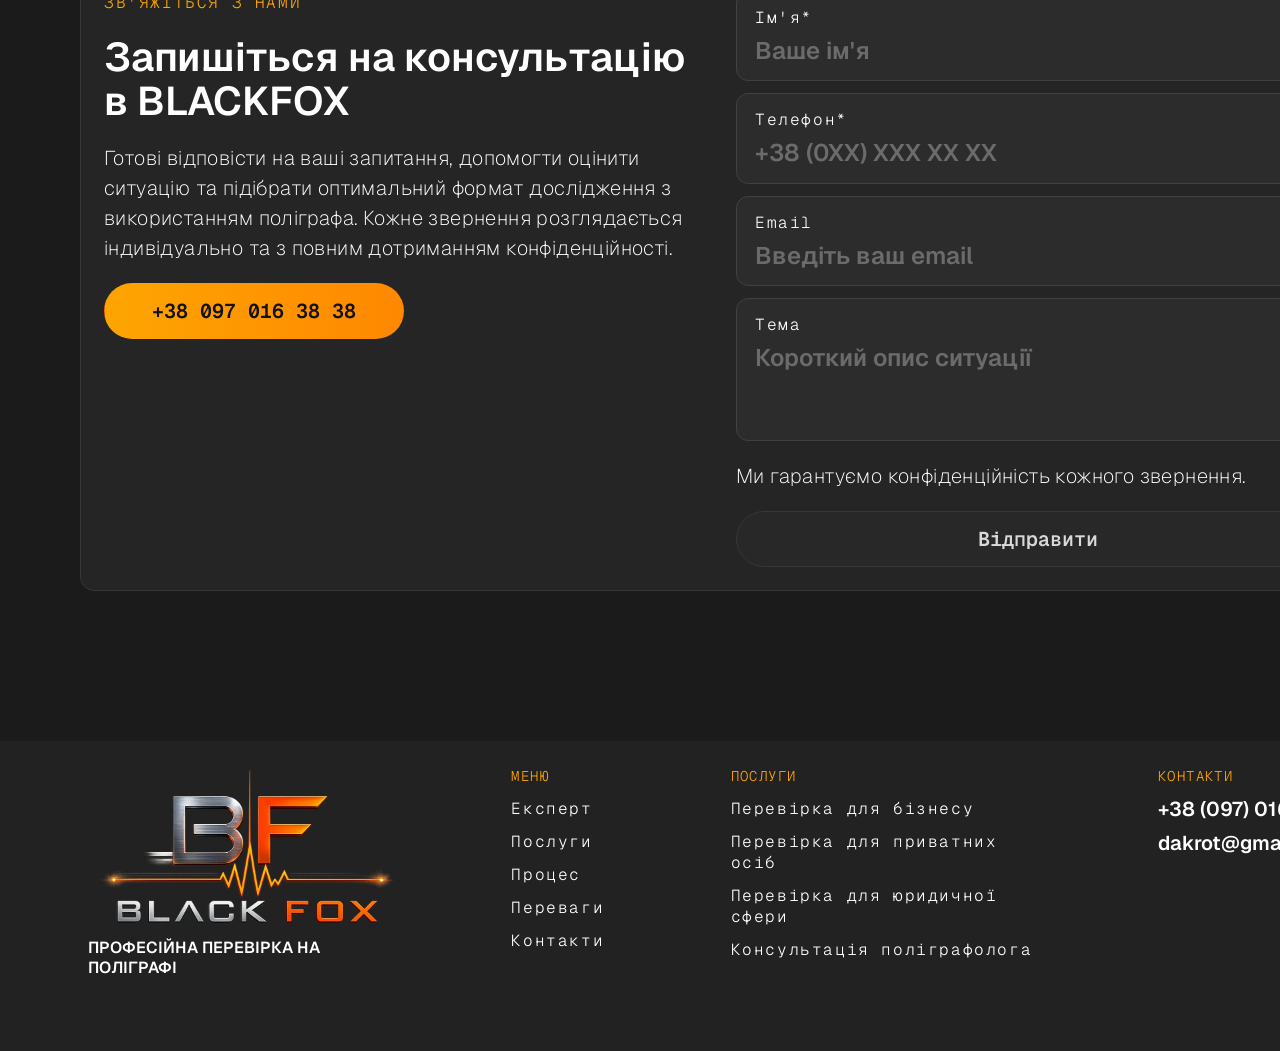
==== commit 58f4f3d1: "add google tag" ====
--- a/index.html
+++ b/index.html
@@ -2,6 +2,15 @@
 <html lang="uk">
 
 <head>
+  <script async src="https://www.googletagmanager.com/gtag/js?id=AW-988207345"></script>
+  <script>
+    window.dataLayer = window.dataLayer || [];
+    function gtag(){dataLayer.push(arguments);}
+    gtag('js', new Date());
+
+    gtag('config', 'AW-988207345');
+  </script>
+
   <meta charset="UTF-8" />
   <meta name="viewport" content="width=device-width, initial-scale=1.0" />
   <title>BLACKFOX — професійна перевірка на поліграфі в Україні</title>
@@ -97,7 +106,9 @@
         </ul>
       </div>
       <div class="hero-visual asset-frame">
-        <img src="assets/footer.webp" width="906" height="555" alt="BLACKFOX" fetchpriority="high" />
+        <video autoplay muted playsinline aria-label="BLACKFOX">
+          <source src="assets/logo.mp4" type="video/mp4" />
+        </video>
       </div>
       <div class="hero-actions">
         <a class="btn primary" href="#contacts">Записатися на консультацію</a>
--- a/styles.css
+++ b/styles.css
@@ -1437,7 +1437,13 @@
     justify-self: center;
     width: min(620px, 100%);
     height: auto;
+    min-height: 0;
     /*aspect-ratio: 1.64; */
+  }
+
+  .hero-visual video {
+    height: auto;
+    object-fit: contain;
   }
 
   .hero h1 {
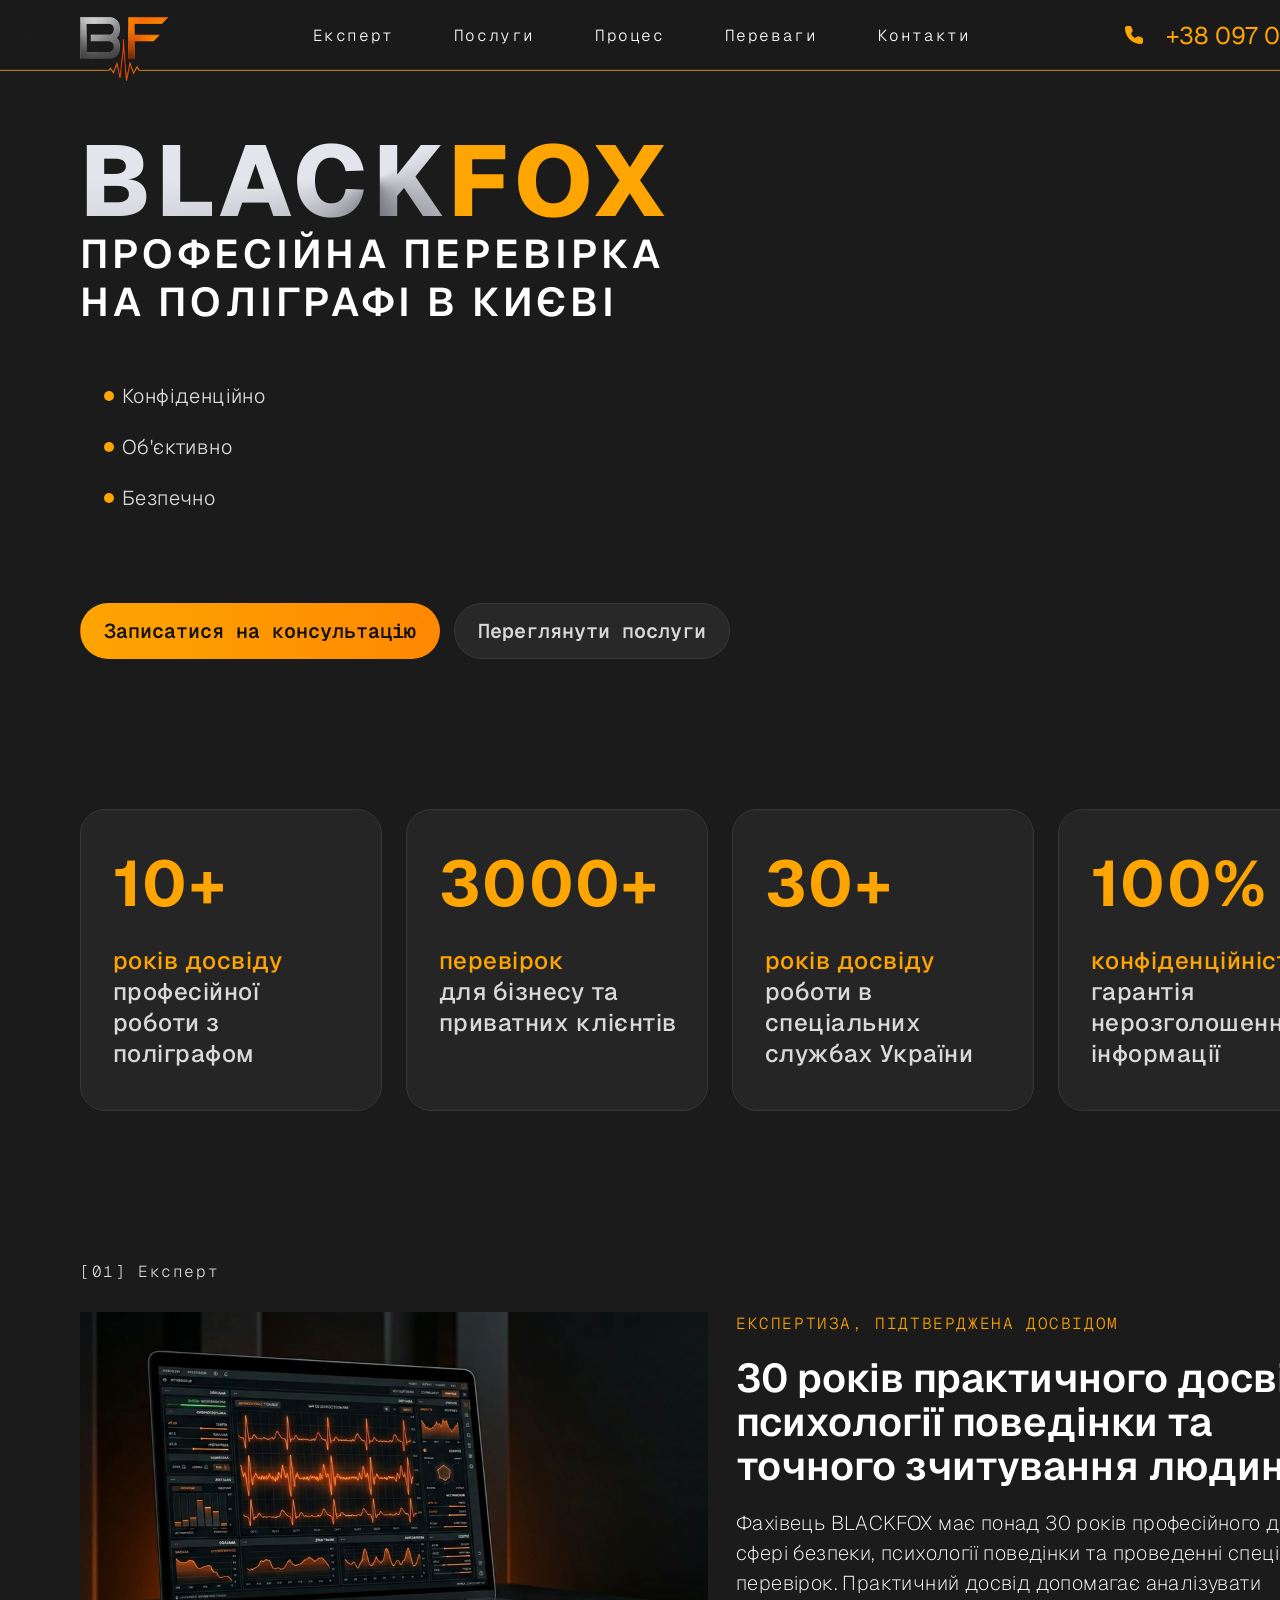
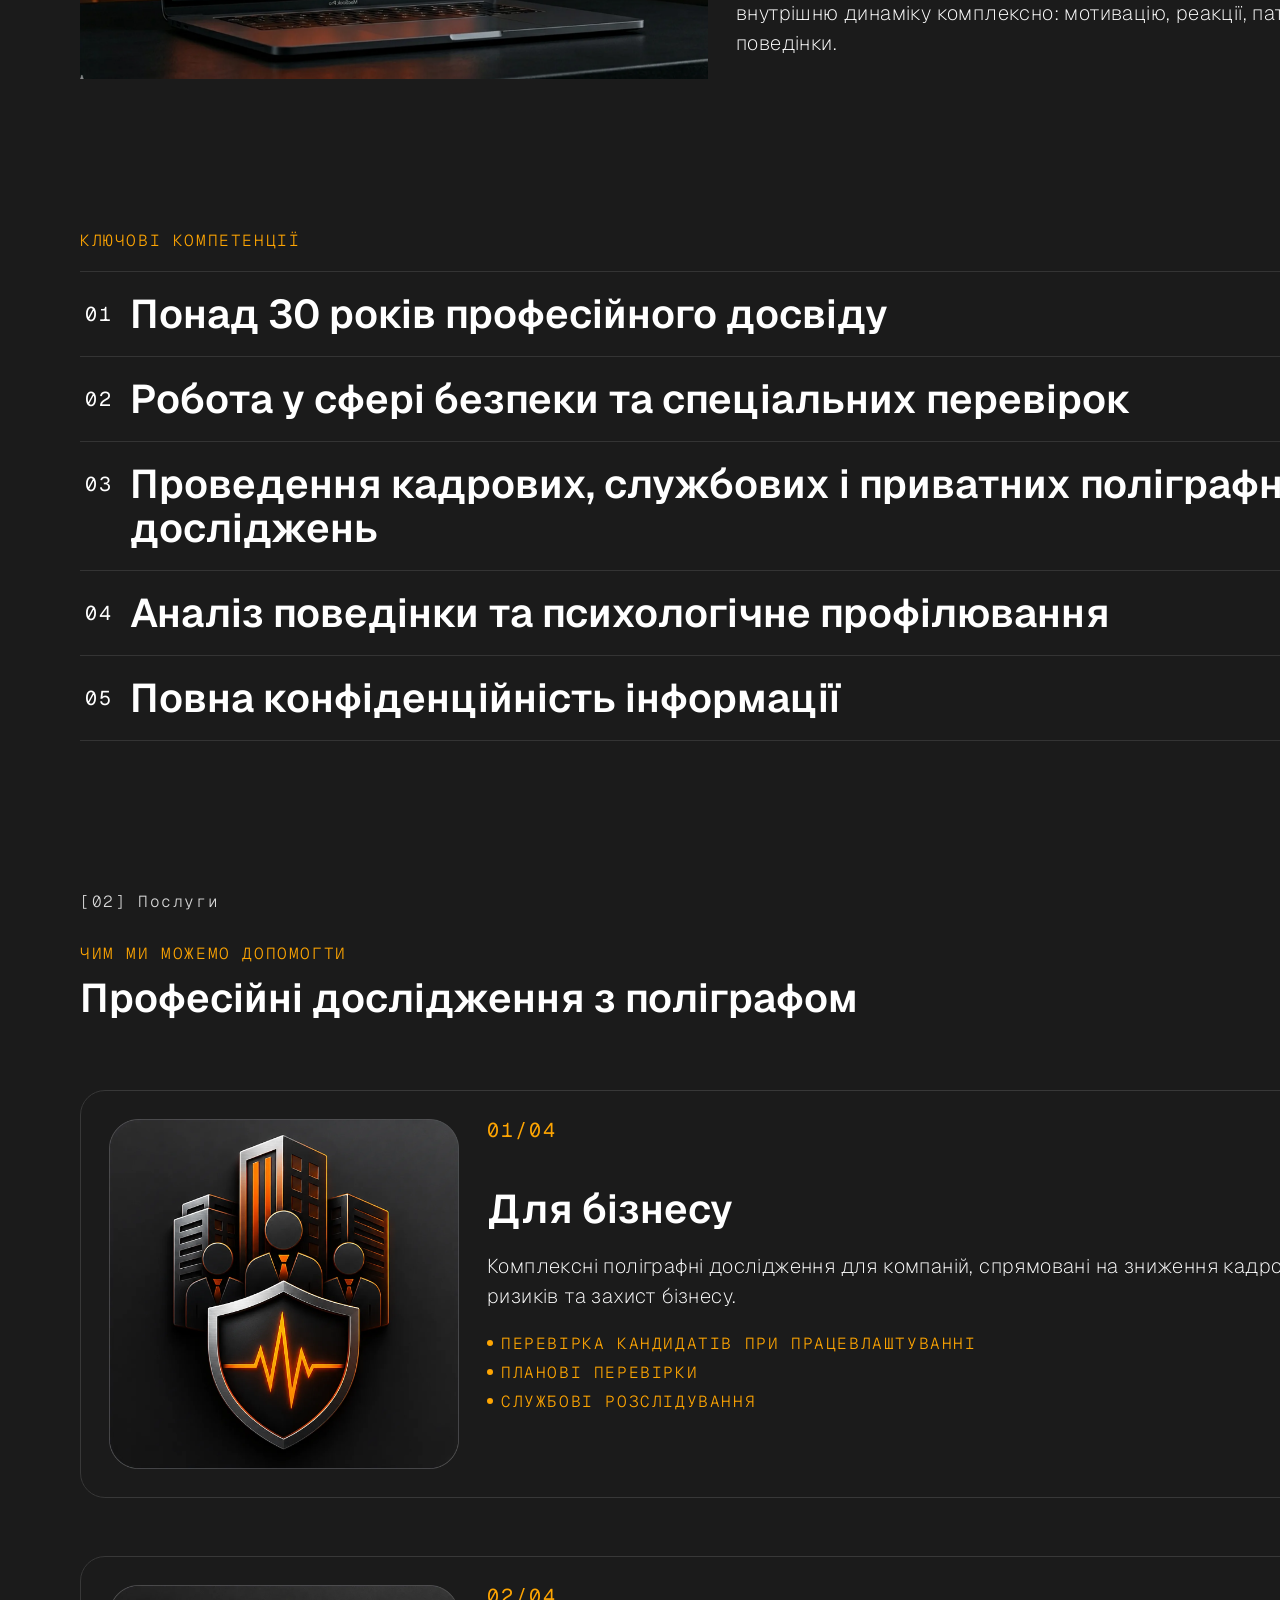
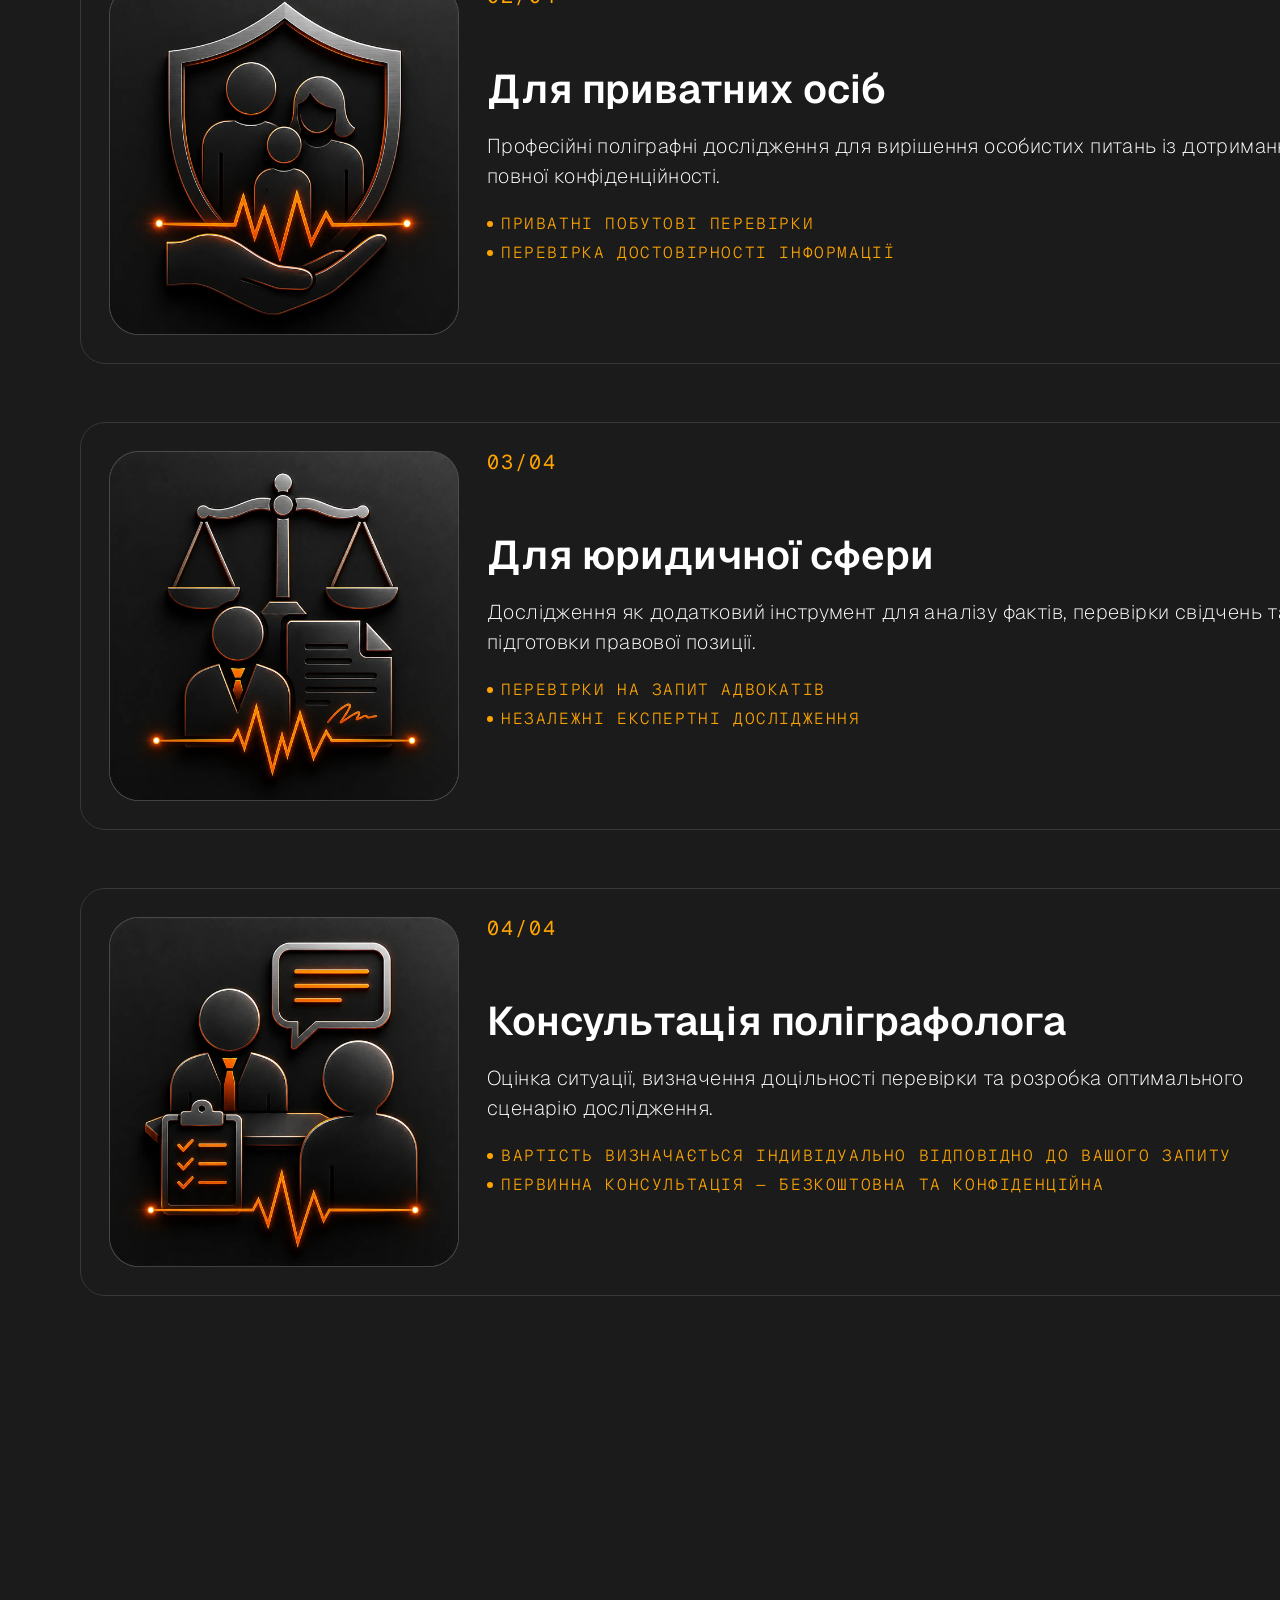
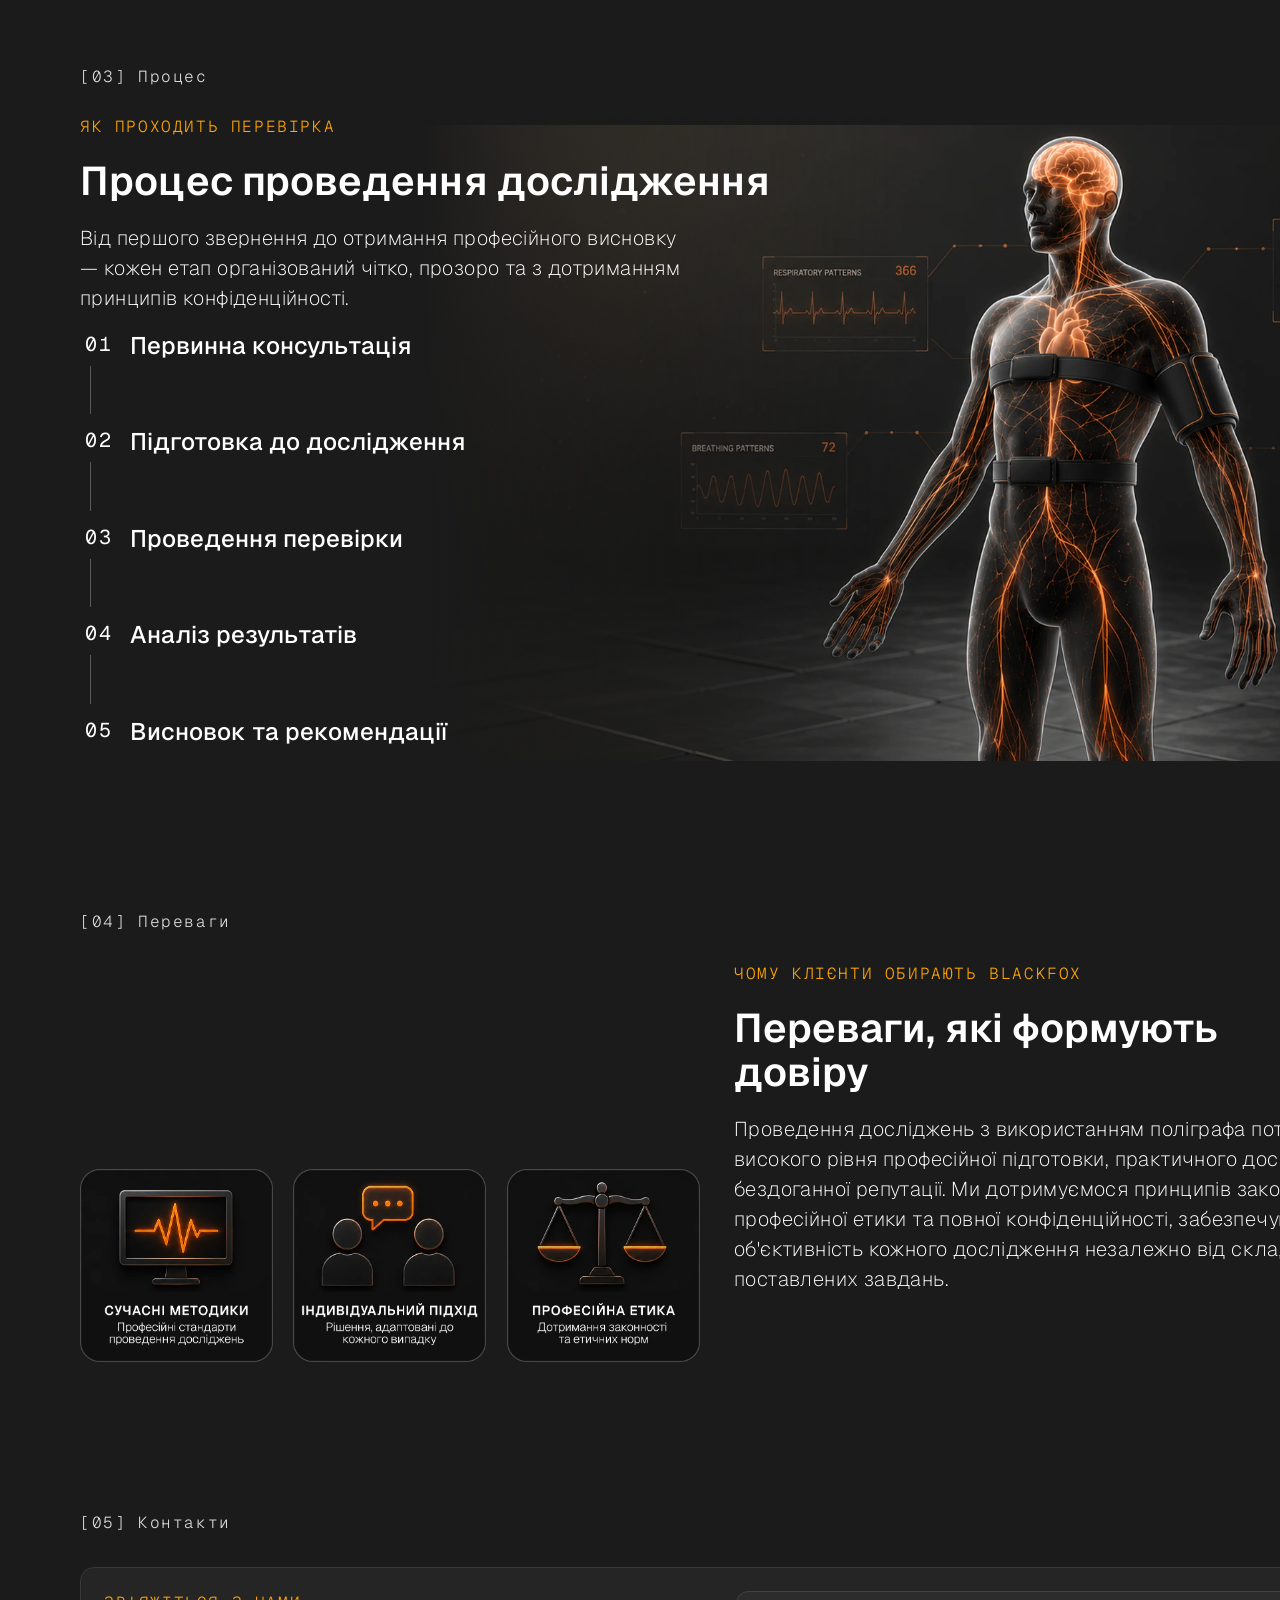
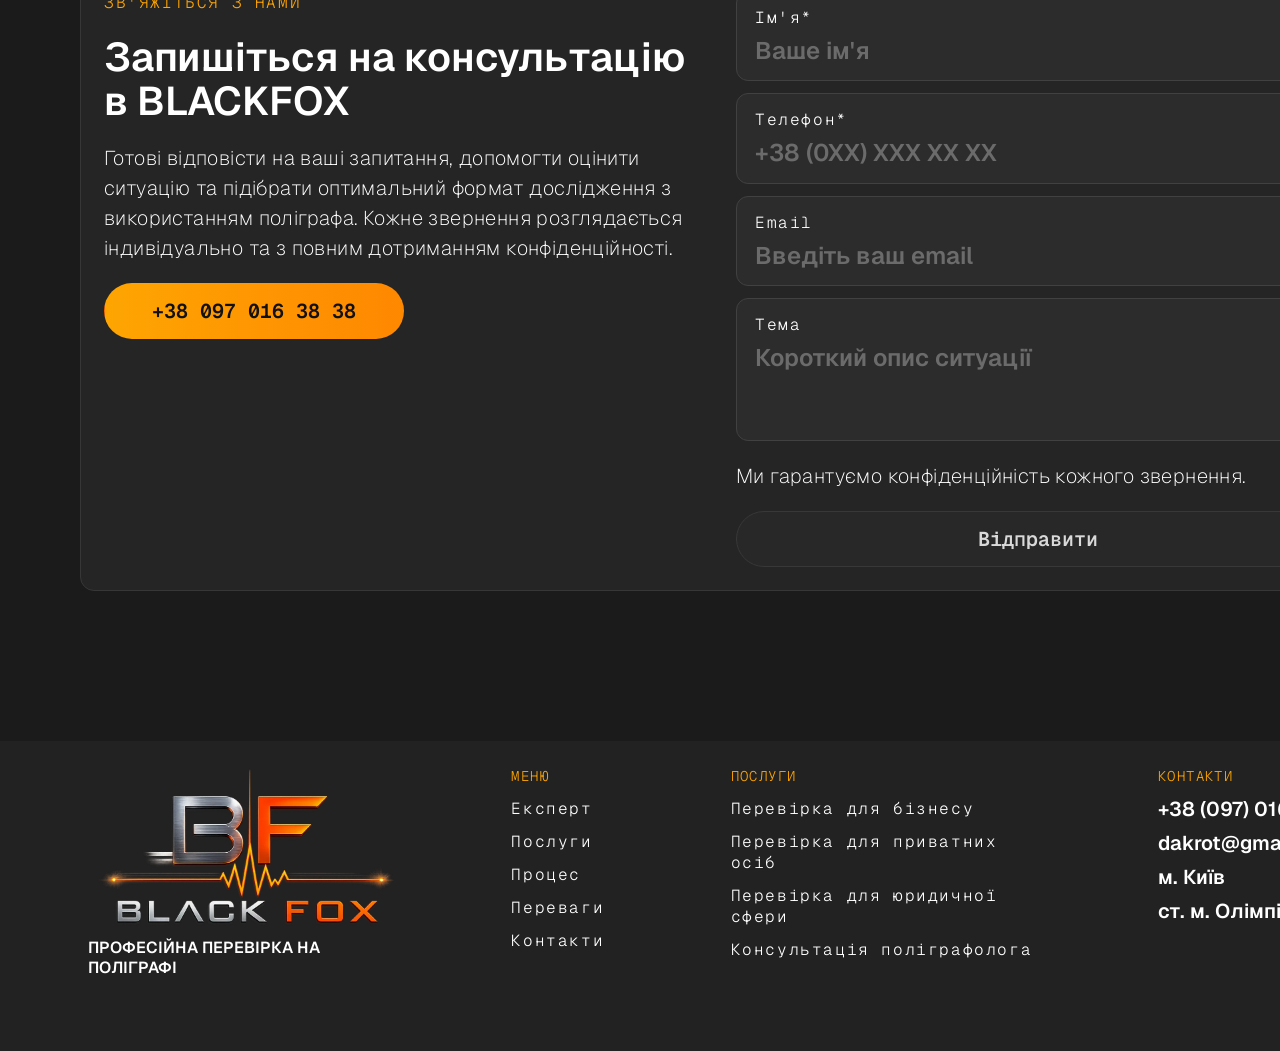
==== commit e53f1d1b: "add adress" ====
--- a/index.html
+++ b/index.html
@@ -32,6 +32,7 @@
   <meta name="twitter:description"
     content="Професійні та конфіденційні дослідження з використанням поліграфа в Україні." />
 
+  <link rel="icon" href="/favicon.ico" sizes="any" />
   <link rel="icon" type="image/png" sizes="32x32" href="/assets/favicon-32.png" />
   <link rel="icon" type="image/png" sizes="16x16" href="/assets/favicon-16.png" />
   <link rel="apple-touch-icon" sizes="180x180" href="/assets/favicon-180.png" />
@@ -63,7 +64,7 @@
   <link
     href="https://fonts.googleapis.com/css2?family=Geist:wght@200;300;400;500;600;700;800;900&family=Geist+Mono:wght@300;400;600&display=swap"
     rel="stylesheet" />
-  <link rel="stylesheet" href="styles.css" />
+  <link rel="stylesheet" href="styles.css?v=2" />
 </head>
 
 <body class="is-loading">
@@ -347,6 +348,8 @@
       <h2>Контакти</h2>
       <a href="tel:+380970163838">+38 (097) 016 38 38</a>
       <a href="mailto:dakrot@gmail.com">dakrot@gmail.com</a>
+      <span>м. Київ</span>
+      <span>ст. м. Олімпійська</span>
     </address>
   </footer>
 
--- a/styles.css
+++ b/styles.css
@@ -1269,7 +1269,9 @@
   width: max-content;
 }
 
-address.footer-column a {
+address.footer-column a,
+address.footer-column span {
+  color: #ffffff;
   font-family: "Geist", Arial, sans-serif;
   font-size: 20px;
   font-weight: 600;
@@ -2025,7 +2027,8 @@
 
   .footer-brand p,
   .site-footer nav.footer-column a,
-  address.footer-column a {
+  address.footer-column a,
+  address.footer-column span {
     font-size: 12px;
   }
 
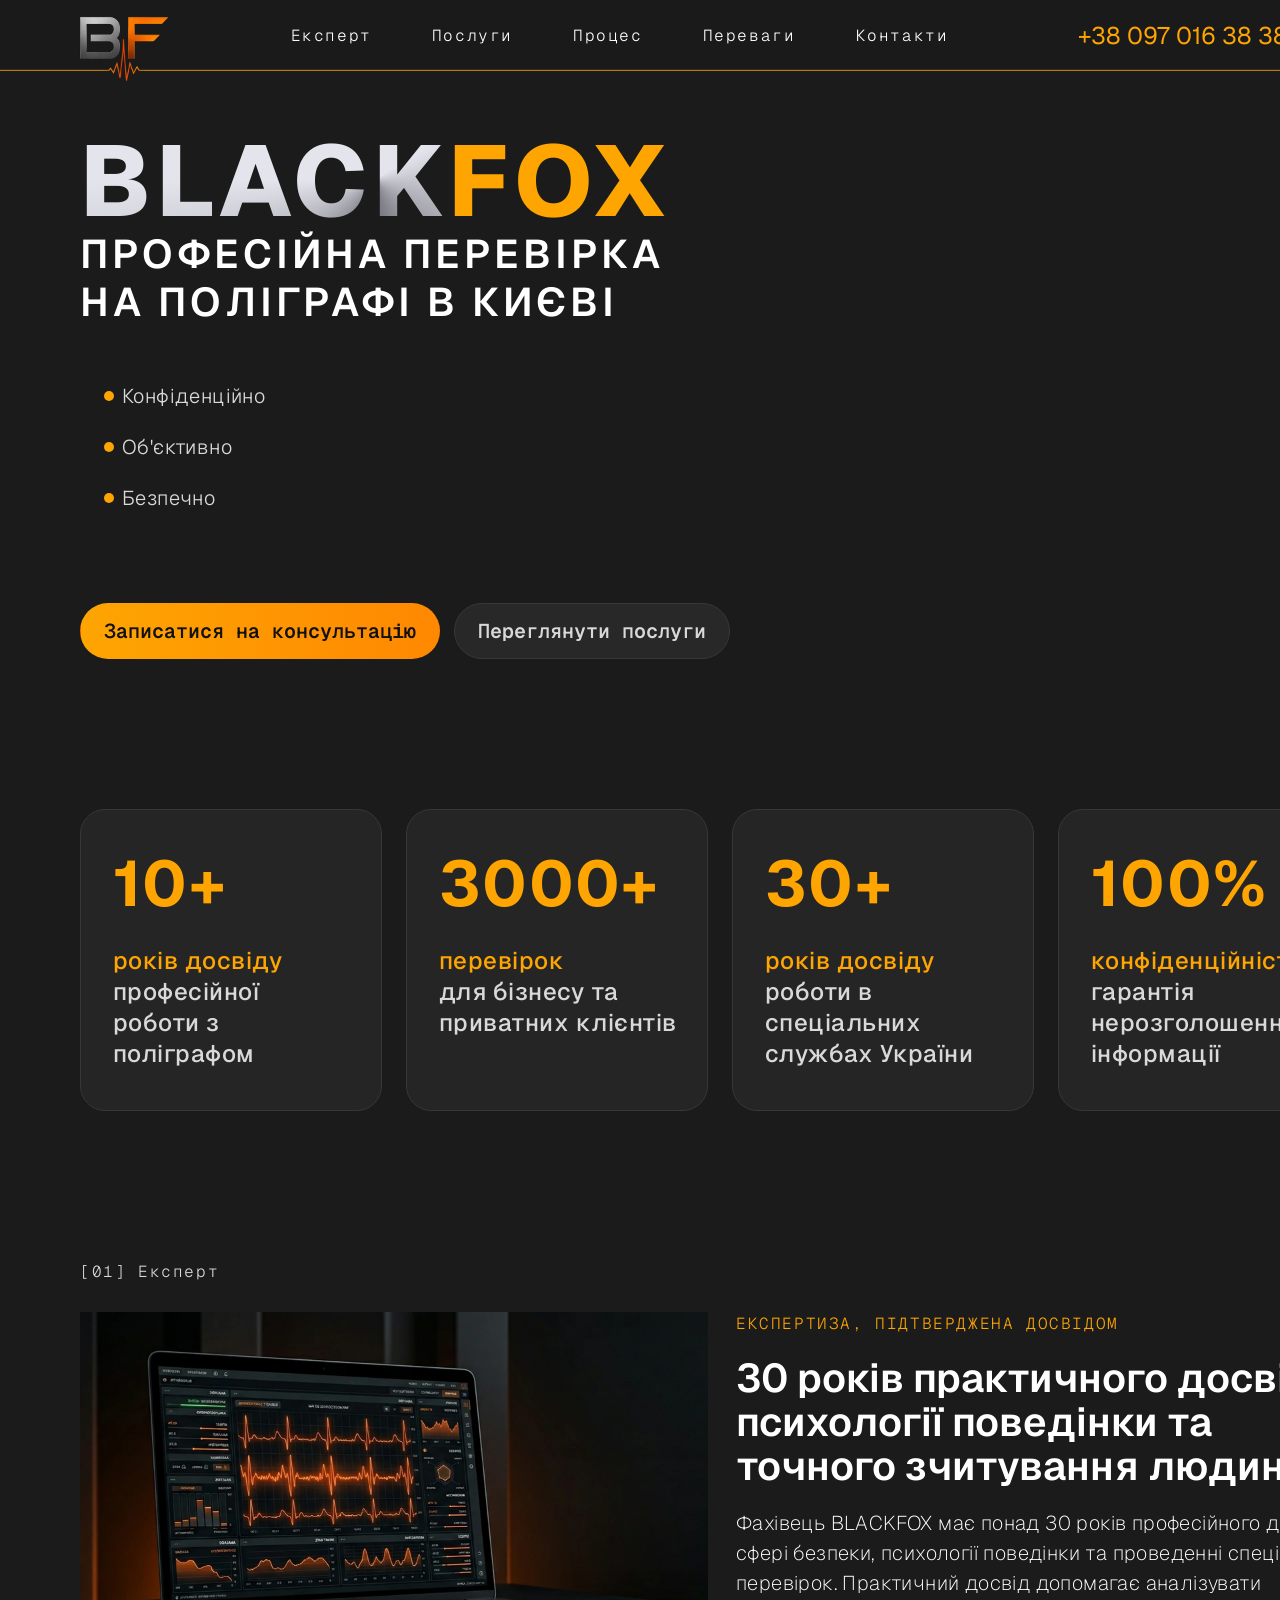
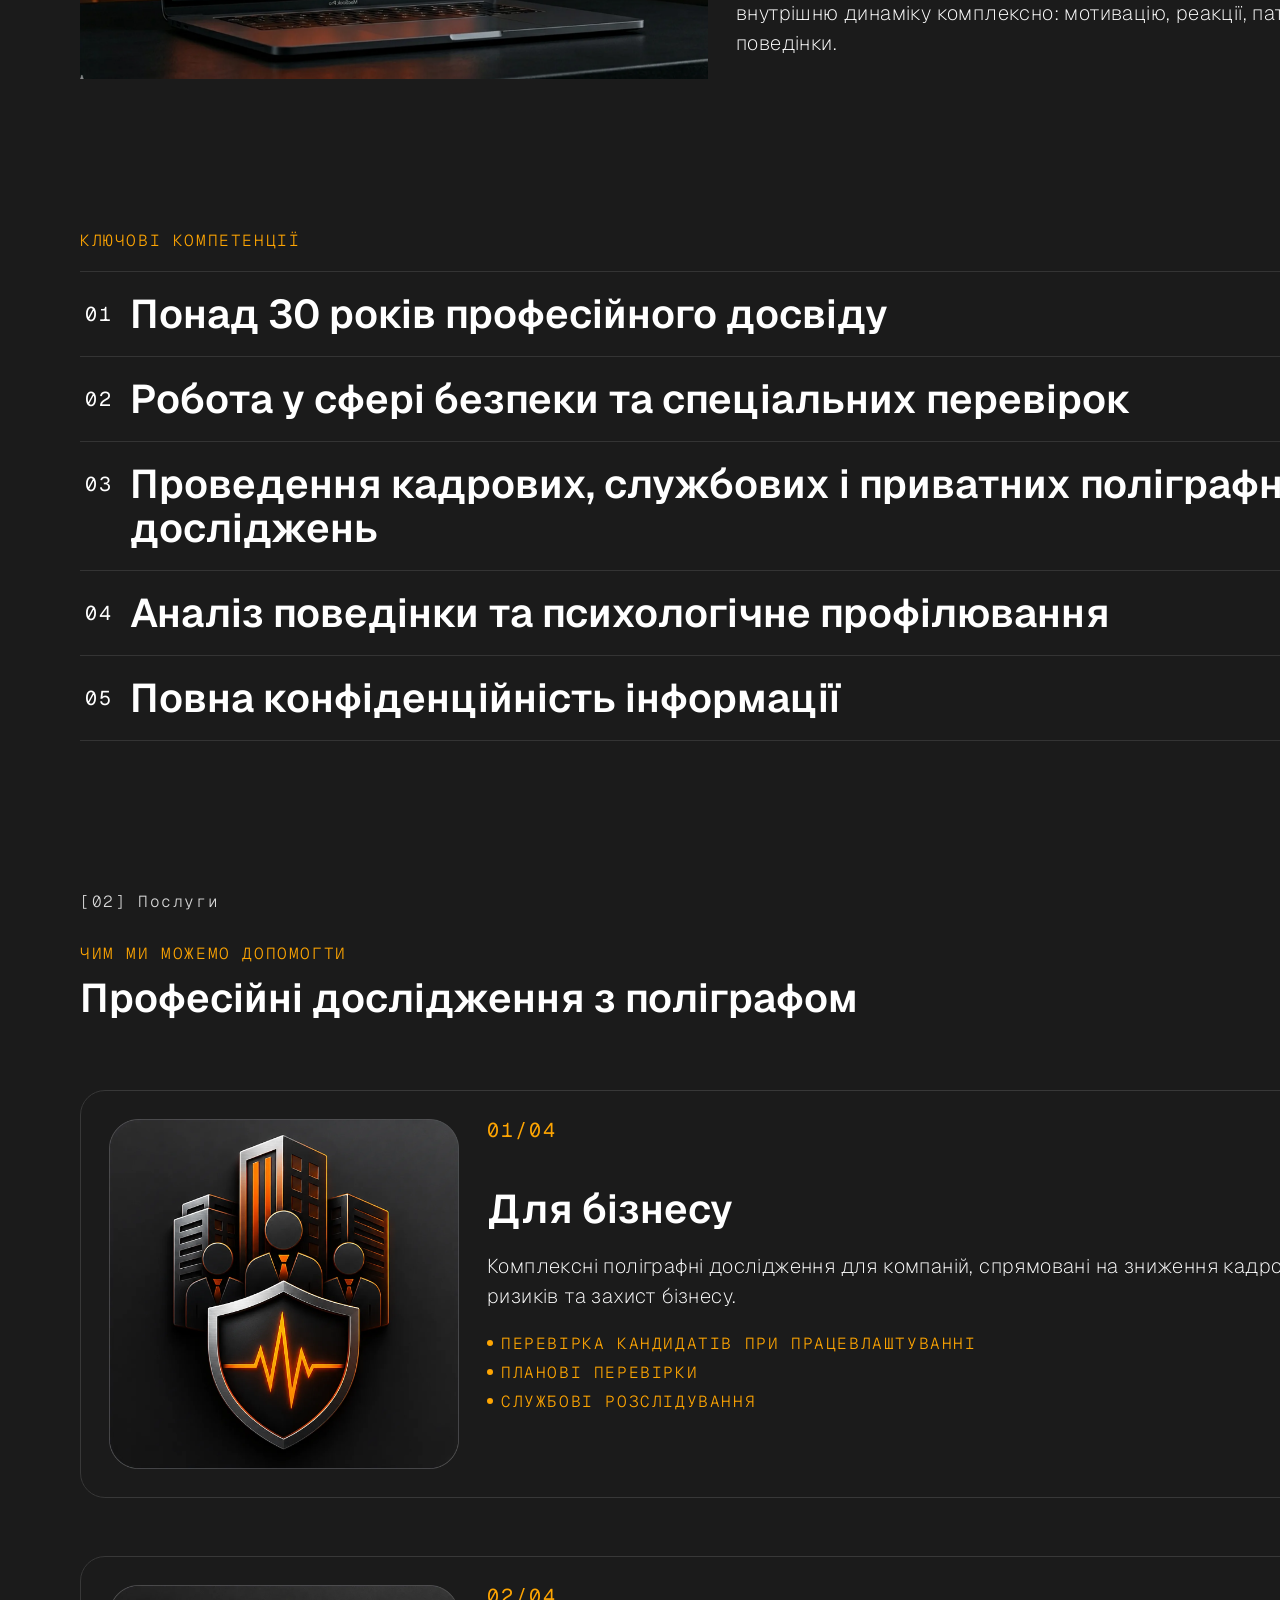
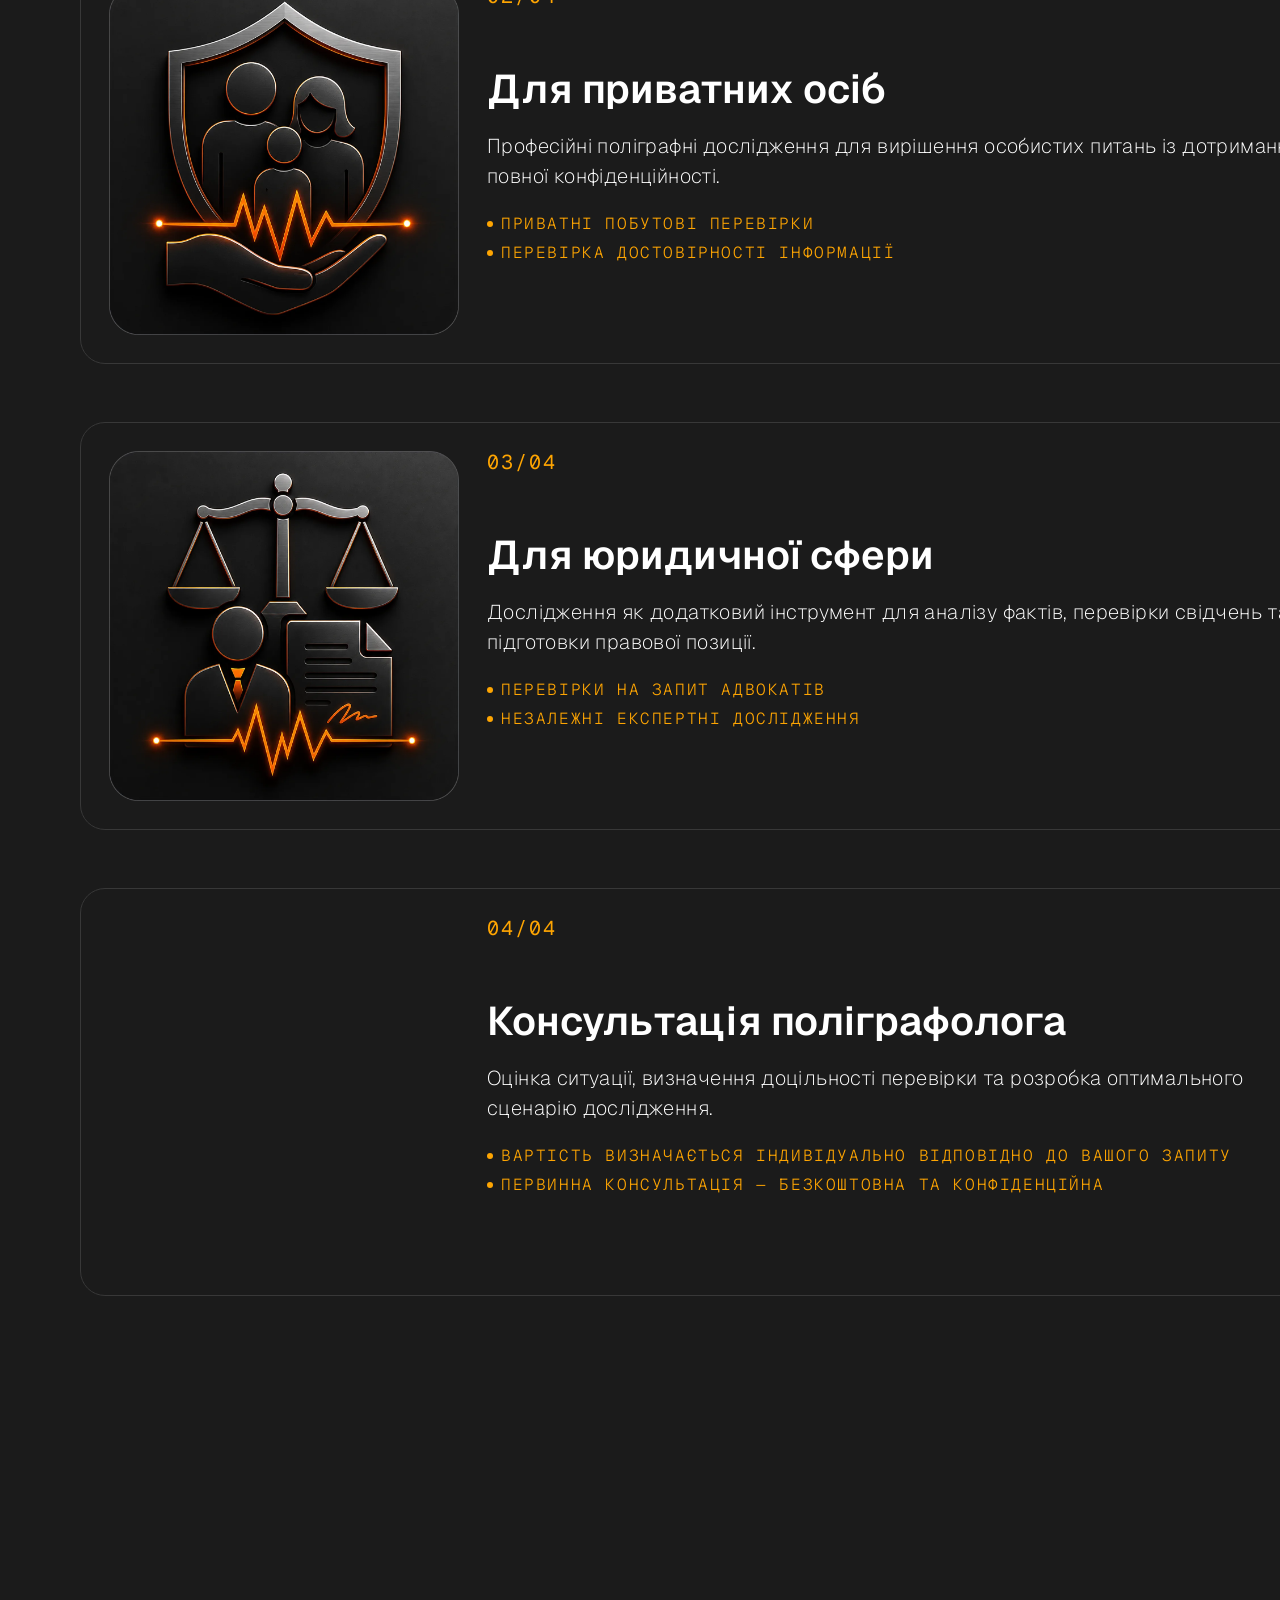
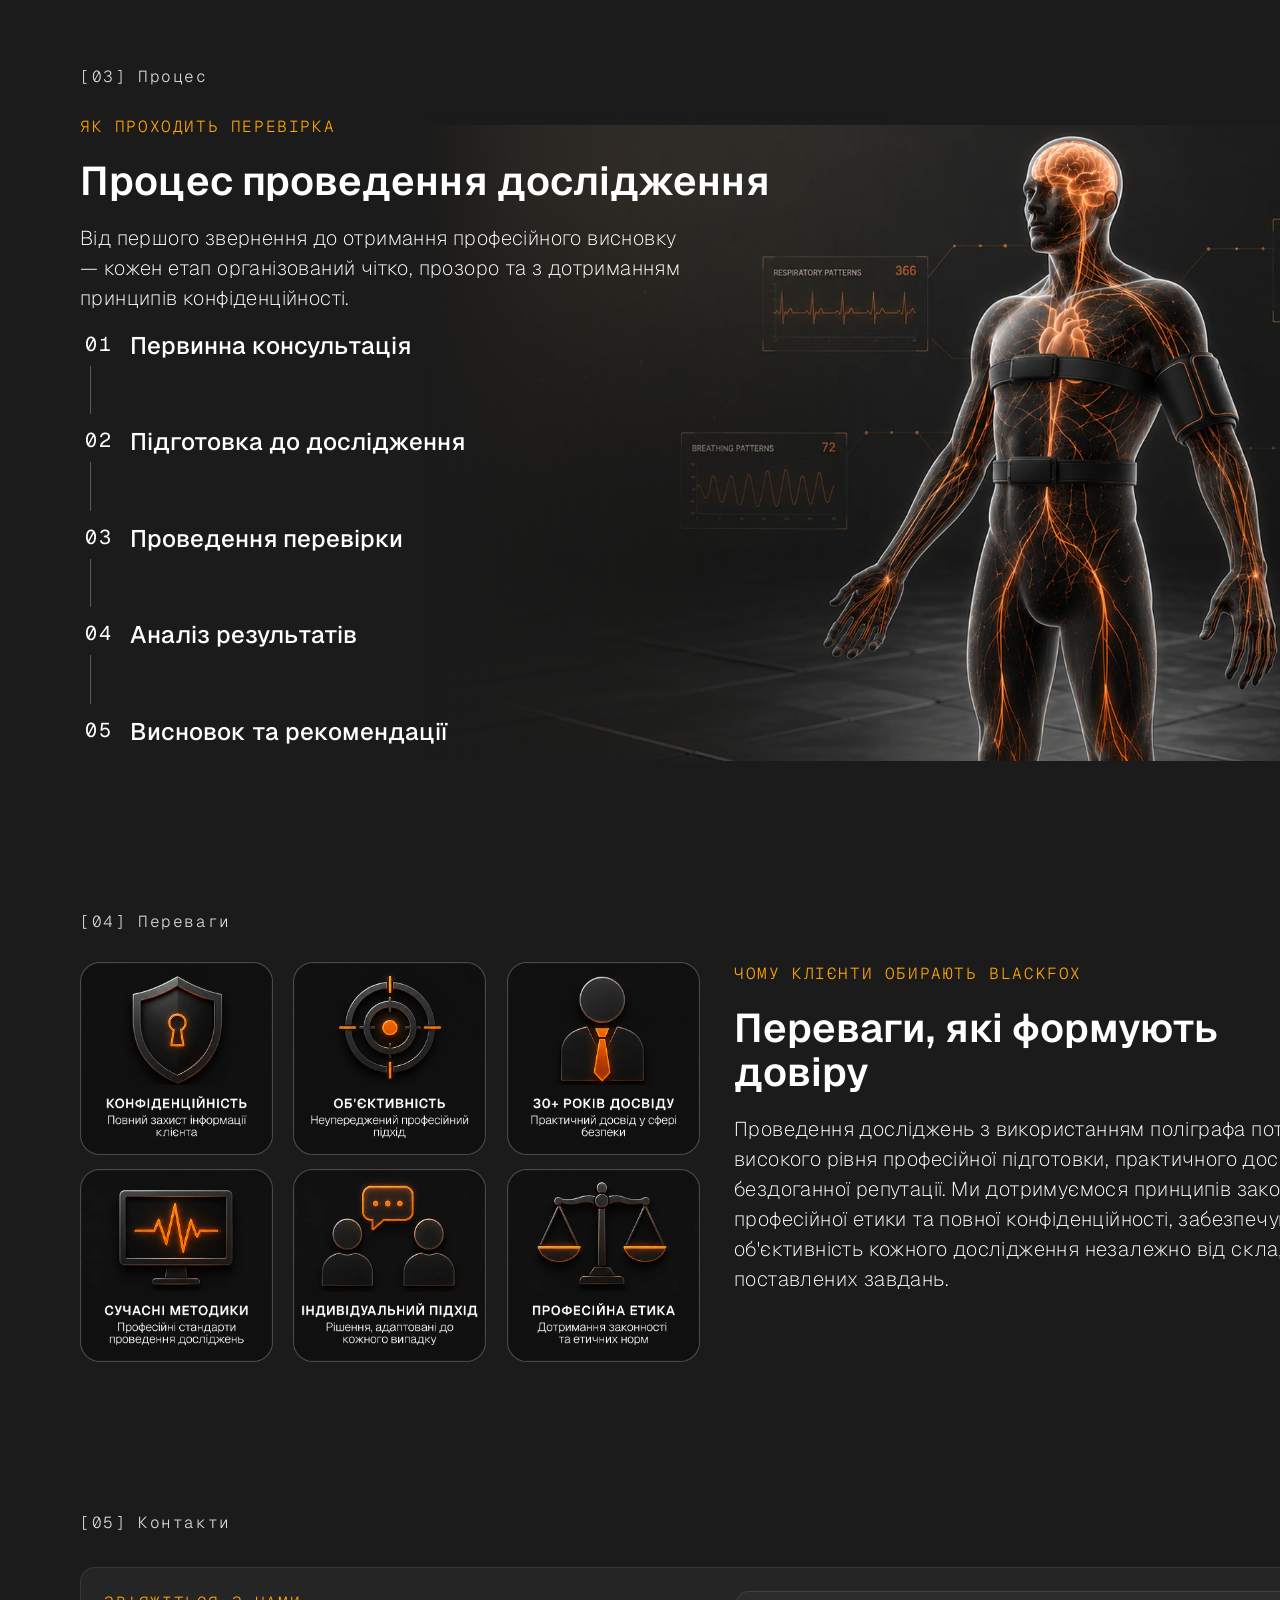
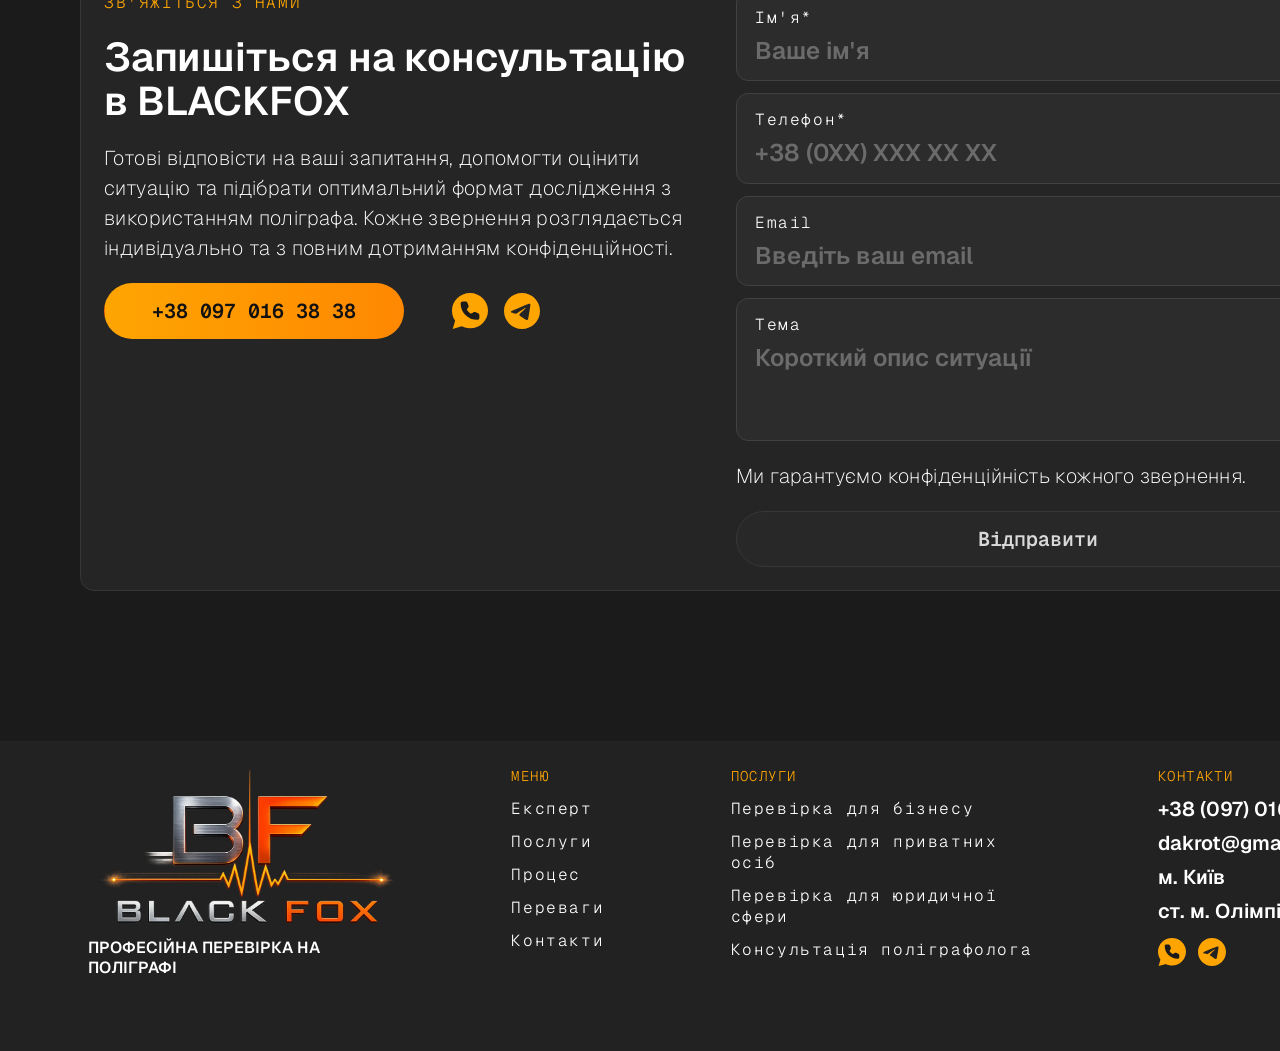
==== commit 736e844e: "add social media icons" ====
--- a/index.html
+++ b/index.html
@@ -64,7 +64,7 @@
   <link
     href="https://fonts.googleapis.com/css2?family=Geist:wght@200;300;400;500;600;700;800;900&family=Geist+Mono:wght@300;400;600&display=swap"
     rel="stylesheet" />
-  <link rel="stylesheet" href="styles.css?v=2" />
+  <link rel="stylesheet" href="styles.css?v=8" />
 </head>
 
 <body class="is-loading">
@@ -88,11 +88,32 @@
       <a href="#process">Процес</a>
       <a href="#benefits">Переваги</a>
       <a href="#contacts">Контакти</a>
+      <div class="mobile-nav-contacts">
+        <a class="mobile-nav-phone" href="tel:+380970163838">+38 097 016 38 38</a>
+        <div class="mobile-nav-socials" role="group" aria-label="Месенджери">
+          <a href="viber://chat?number=%2B380970163838" aria-label="Viber">
+            <img src="assets/Viber.svg" width="28" height="28" alt="" aria-hidden="true" />
+          </a>
+          <a href="https://t.me/+380970163838" aria-label="Telegram">
+            <img src="assets/Telegram.svg" width="28" height="28" alt="" aria-hidden="true" />
+          </a>
+        </div>
+      </div>
     </nav>
-    <a class="phone" href="tel:+380970163838">
-      <img src="assets/Phone.svg" width="24" height="24" alt="" aria-hidden="true" />
-      <span>+38 097 016 38 38</span>
-    </a>
+    <div class="header-contacts">
+      <a class="phone" href="tel:+380970163838">
+        <img class="phone-icon" src="assets/Phone.svg" width="24" height="24" alt="" aria-hidden="true" />
+        <span>+38 097 016 38 38</span>
+      </a>
+      <div class="header-socials" role="group" aria-label="Месенджери">
+        <a href="https://t.me/+380970163838" aria-label="Telegram">
+          <img src="assets/Telegram.svg" width="28" height="28" alt="" aria-hidden="true" />
+        </a>
+        <a href="viber://chat?number=%2B380970163838" aria-label="Viber">
+          <img src="assets/Viber.svg" width="28" height="28" alt="" aria-hidden="true" />
+        </a>
+      </div>
+    </div>
   </header>
 
   <main id="top">
@@ -303,7 +324,17 @@
         <p>Готові відповісти на ваші запитання, допомогти оцінити ситуацію та підібрати оптимальний формат дослідження з
           використанням поліграфа. Кожне звернення розглядається індивідуально та з повним дотриманням конфіденційності.
         </p>
-        <a class="btn primary" href="tel:+380970163838">+38 097 016 38 38</a>
+        <div class="contact-actions">
+          <a class="btn primary" href="tel:+380970163838">+38 097 016 38 38</a>
+          <div class="contact-socials" role="group" aria-label="Месенджери">
+            <a href="viber://chat?number=%2B380970163838" aria-label="Viber">
+              <img src="assets/Viber.svg" width="36" height="36" alt="" aria-hidden="true" />
+            </a>
+            <a href="https://t.me/+380970163838" aria-label="Telegram">
+              <img src="assets/Telegram.svg" width="36" height="36" alt="" aria-hidden="true" />
+            </a>
+          </div>
+        </div>
       </div>
       <form action="https://api.web3forms.com/submit" method="POST">
         <input type="hidden" name="access_key" value="a4ce2f4f-9501-432b-9d9a-da9ebd7a4307" />
@@ -350,6 +381,14 @@
       <a href="mailto:dakrot@gmail.com">dakrot@gmail.com</a>
       <span>м. Київ</span>
       <span>ст. м. Олімпійська</span>
+      <div class="footer-socials" role="group" aria-label="Месенджери">
+        <a href="viber://chat?number=%2B380970163838" aria-label="Viber">
+          <img src="assets/Viber.svg" width="28" height="28" alt="" aria-hidden="true" />
+        </a>
+        <a href="https://t.me/+380970163838" aria-label="Telegram">
+          <img src="assets/Telegram.svg" width="28" height="28" alt="" aria-hidden="true" />
+        </a>
+      </div>
     </address>
   </footer>
 
--- a/styles.css
+++ b/styles.css
@@ -207,6 +207,10 @@
   color: #9d9da1;
 }
 
+.mobile-nav-contacts {
+  display: none;
+}
+
 .desktop-nav a,
 .phone {
   position: relative;
@@ -222,7 +226,6 @@
 .phone {
   display: inline-flex;
   align-items: center;
-  gap: 20px;
   color: var(--orange);
   font-family: "Geist", Arial, sans-serif;
   font-size: 24px;
@@ -230,9 +233,42 @@
   letter-spacing: 0;
 }
 
-.phone img {
-  width: 24px;
-  height: 24px;
+.phone-icon {
+  display: none;
+}
+
+.header-contacts,
+.header-socials {
+  position: relative;
+  z-index: 1;
+  display: flex;
+  align-items: center;
+}
+
+.header-contacts {
+  gap: 20px;
+}
+
+.header-socials {
+  gap: 12px;
+}
+
+.header-socials a,
+.header-socials img {
+  display: block;
+  width: 28px;
+  height: 28px;
+}
+
+.header-socials a {
+  transition: opacity 180ms ease;
+}
+
+.header-socials a:hover {
+  opacity: 0.72;
+}
+
+.header-socials img {
   object-fit: contain;
 }
 
@@ -1085,6 +1121,43 @@
   max-width: 100%;
 }
 
+.contact-actions,
+.contact-socials {
+  display: flex;
+  align-items: center;
+}
+
+.contact-actions {
+  gap: 48px;
+}
+
+.contact-actions .btn {
+  flex: 0 1 auto;
+}
+
+.contact-socials {
+  gap: 16px;
+}
+
+.contact-socials a,
+.contact-socials img {
+  display: block;
+  width: 36px;
+  height: 36px;
+}
+
+.contact-socials a {
+  transition: opacity 180ms ease;
+}
+
+.contact-socials a:hover {
+  opacity: 0.72;
+}
+
+.contact-socials img {
+  object-fit: contain;
+}
+
 form {
   display: grid;
   gap: 12px;
@@ -1279,6 +1352,32 @@
   letter-spacing: 0;
 }
 
+.footer-socials {
+  display: flex;
+  align-items: center;
+  gap: 12px;
+  margin-top: 4px;
+}
+
+.footer-socials a,
+.footer-socials img {
+  display: block;
+  width: 28px;
+  height: 28px;
+}
+
+.footer-socials a {
+  transition: opacity 180ms ease;
+}
+
+.footer-socials a:hover {
+  opacity: 0.72;
+}
+
+.footer-socials img {
+  object-fit: contain;
+}
+
 .footer-logo {
   width: 320px;
   height: 185px;
@@ -1386,6 +1485,42 @@
     border-bottom: 0;
   }
 
+  .site-header.is-menu-open .mobile-nav-contacts {
+    display: flex;
+    flex-direction: column;
+    align-items: flex-start;
+    gap: 12px;
+    padding-top: 14px;
+  }
+
+  .site-header.is-menu-open .mobile-nav-contacts a {
+    padding: 0;
+    border-bottom: 0;
+  }
+
+  .site-header.is-menu-open .mobile-nav-phone {
+    color: var(--white);
+    white-space: nowrap;
+  }
+
+  .mobile-nav-socials {
+    display: flex;
+    align-items: center;
+    flex: 0 0 auto;
+    gap: 10px;
+  }
+
+  .site-header.is-menu-open .mobile-nav-socials a,
+  .mobile-nav-socials img {
+    display: block;
+    width: 28px;
+    height: 28px;
+  }
+
+  .mobile-nav-socials img {
+    object-fit: contain;
+  }
+
   .site-header.is-menu-open .menu-toggle span:nth-child(1) {
     transform: translateY(9px) rotate(45deg);
   }
@@ -1400,6 +1535,14 @@
 
   .phone span {
     display: none;
+  }
+
+  .header-socials {
+    display: none;
+  }
+
+  .phone-icon {
+    display: block;
   }
 
   .phone,
@@ -1790,6 +1933,10 @@
 }
 
 @media (max-width: 620px) {
+  .contact .contact-socials {
+    display: none;
+  }
+
   .site-header {
     padding: 0 16px;
   }
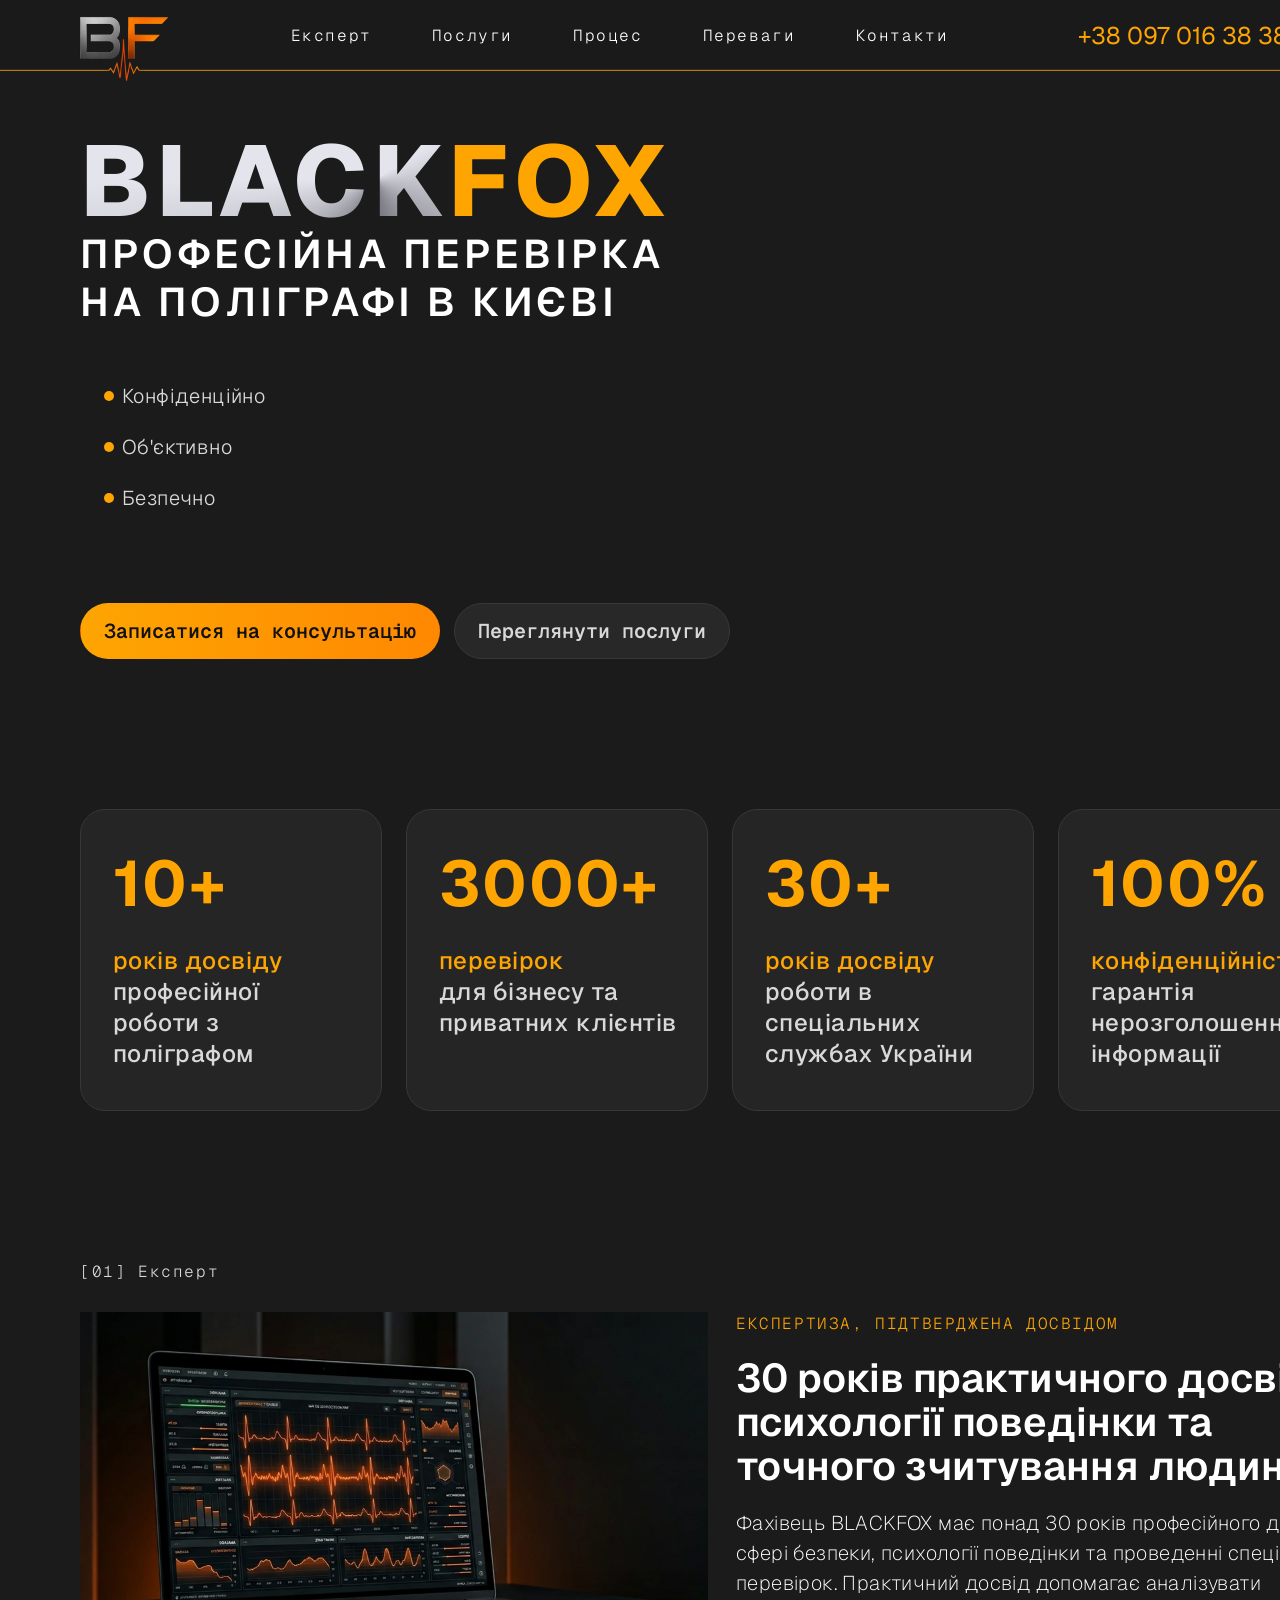
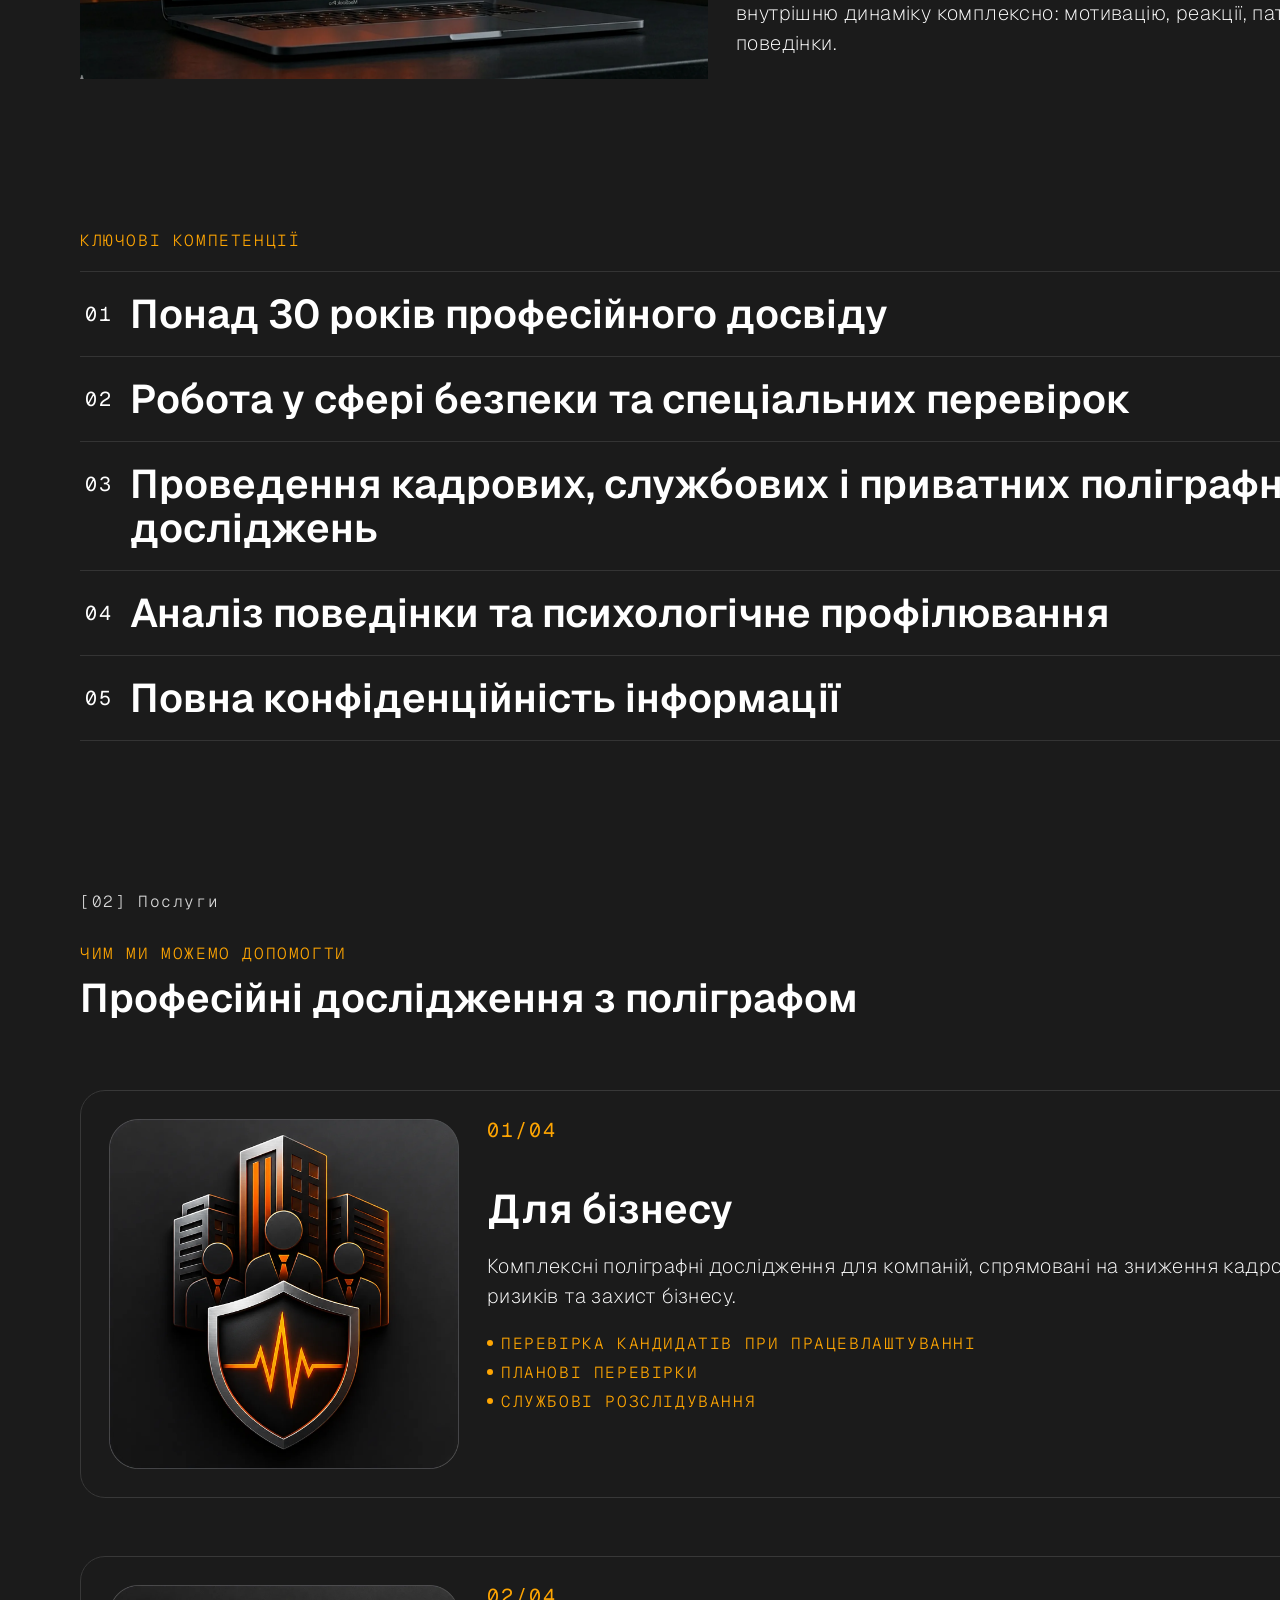
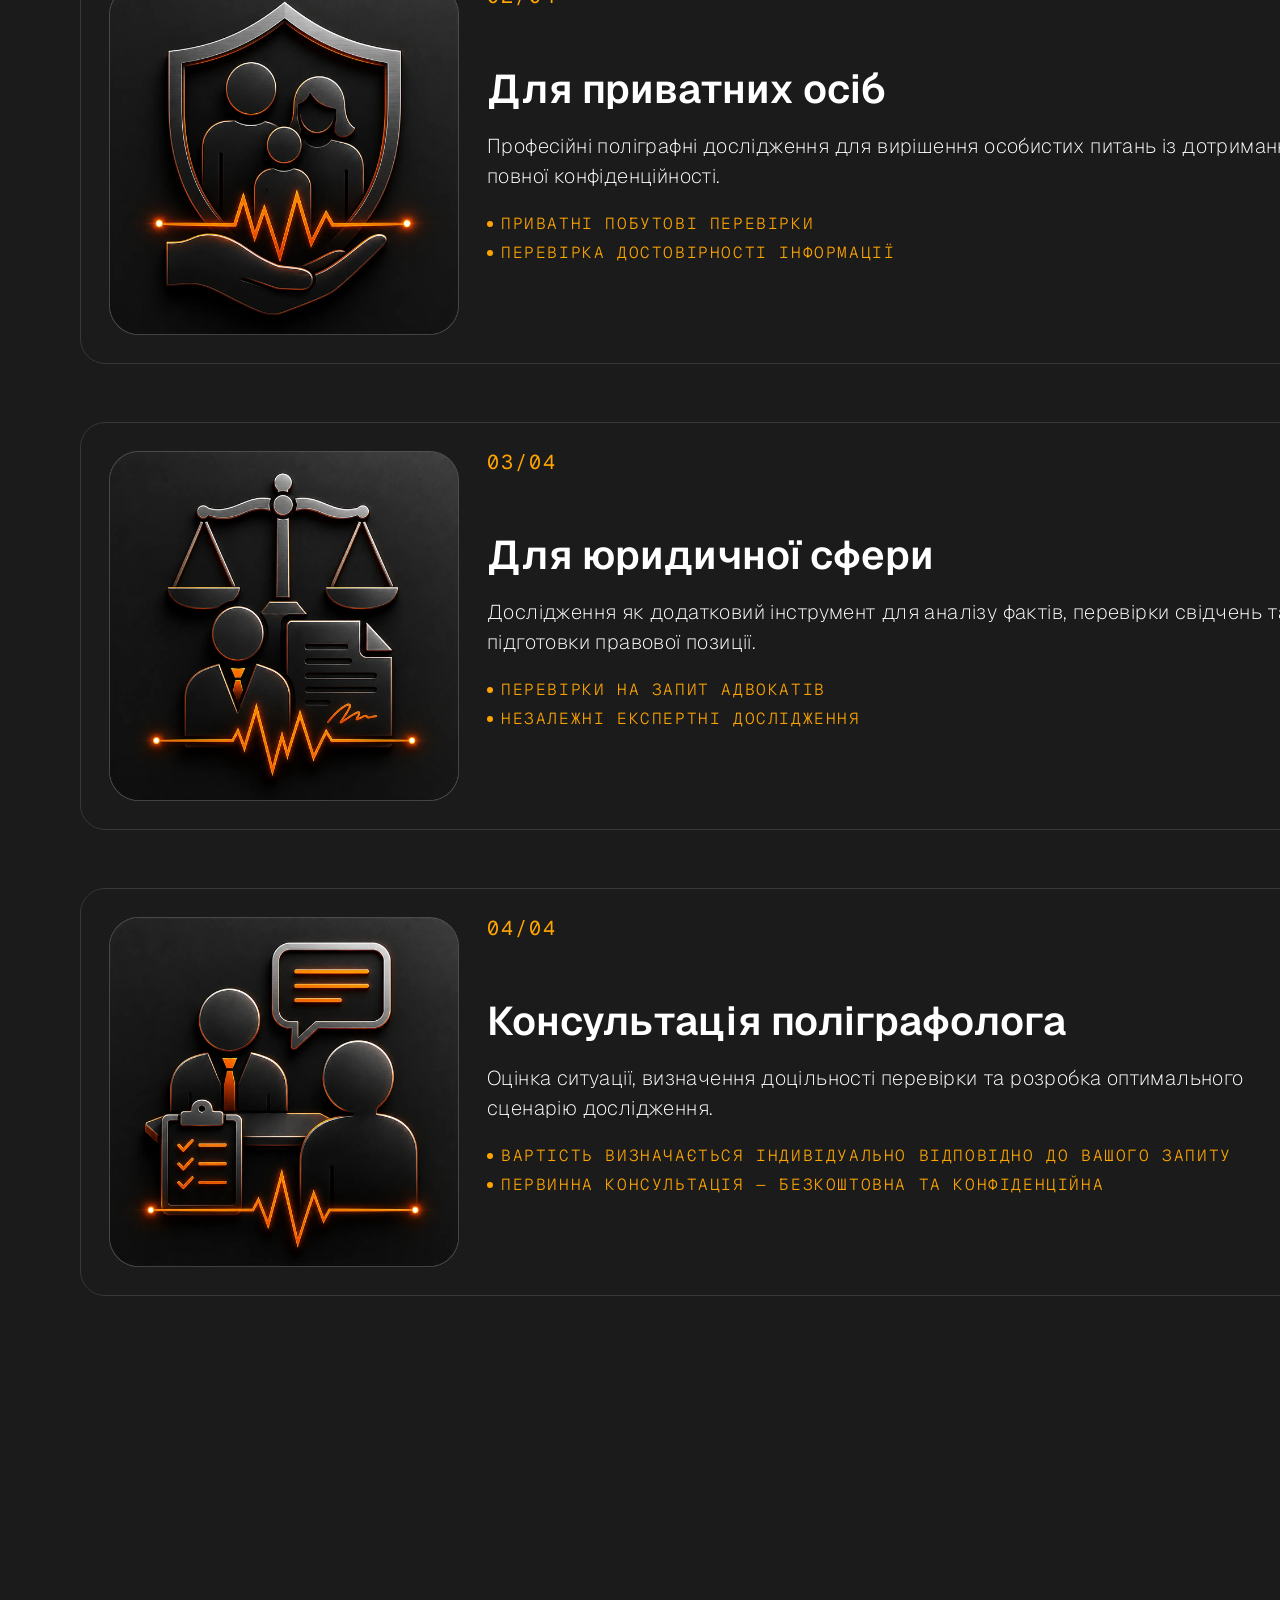
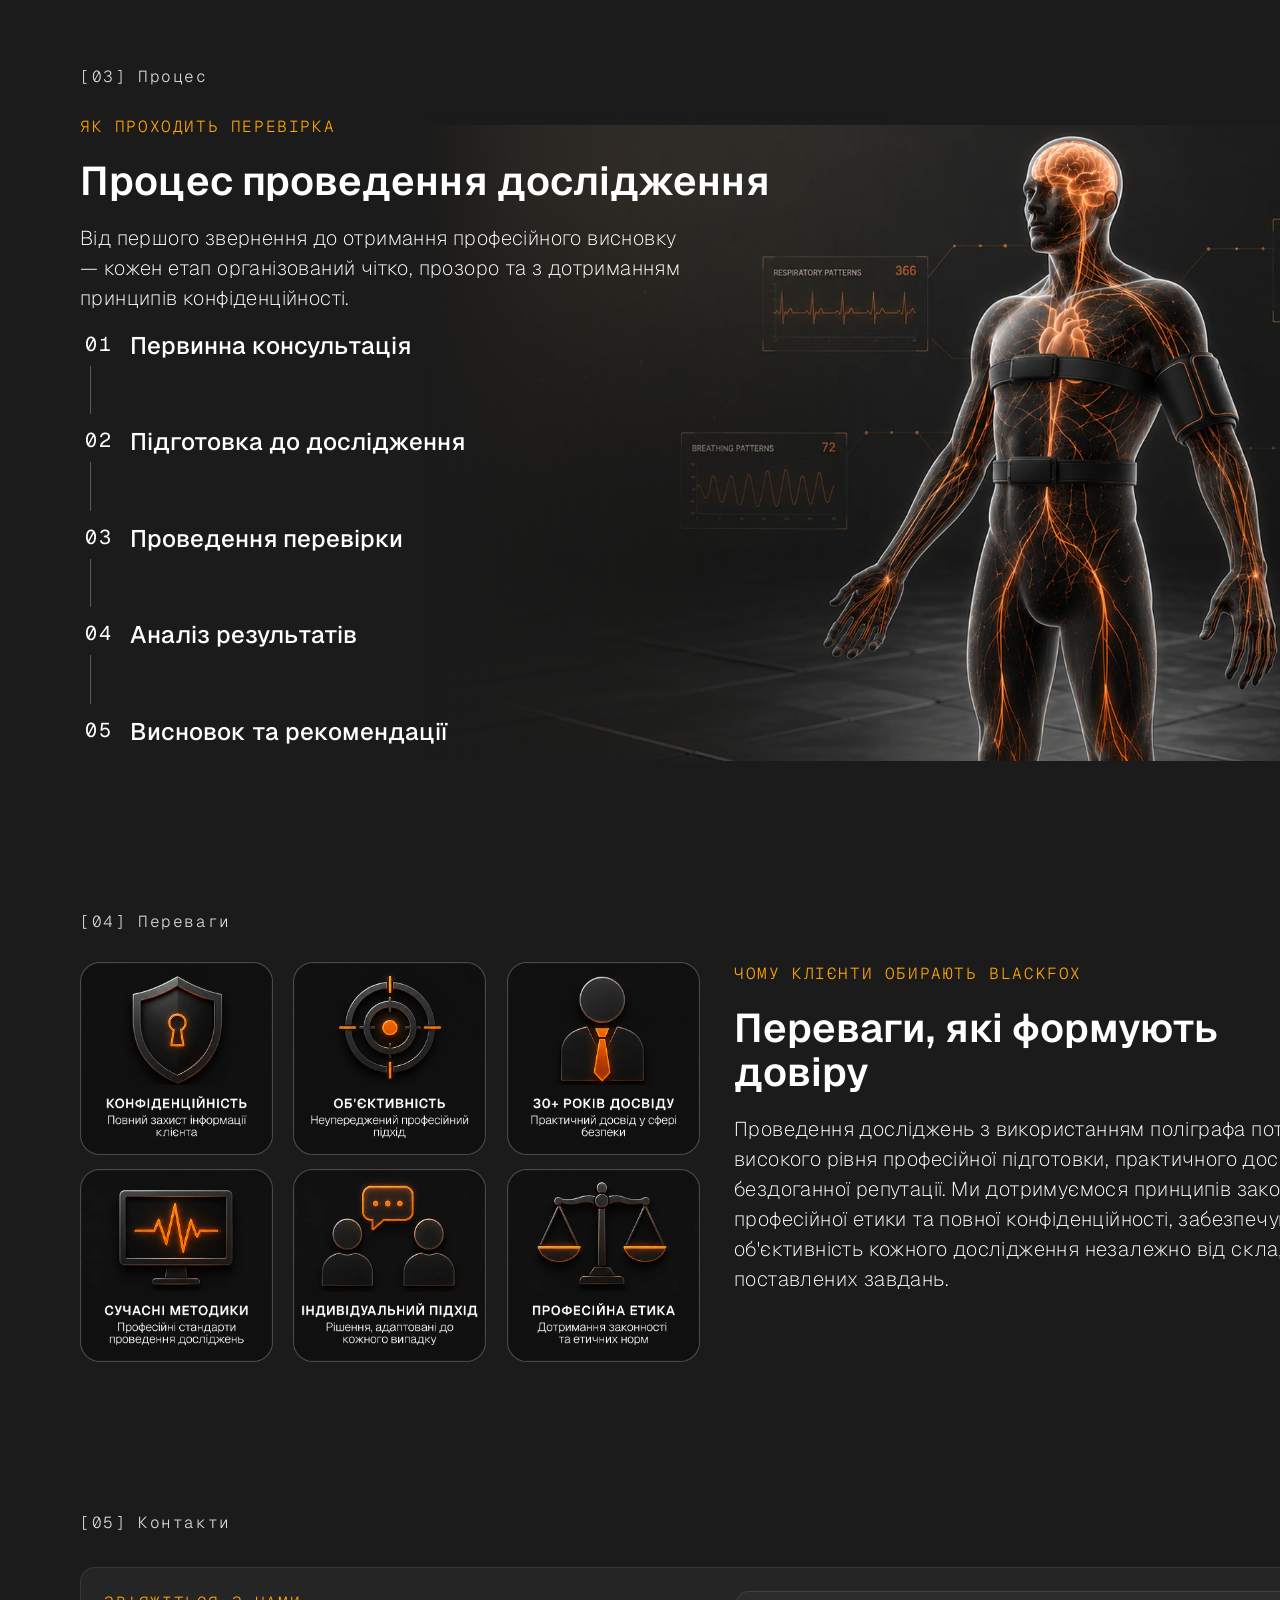
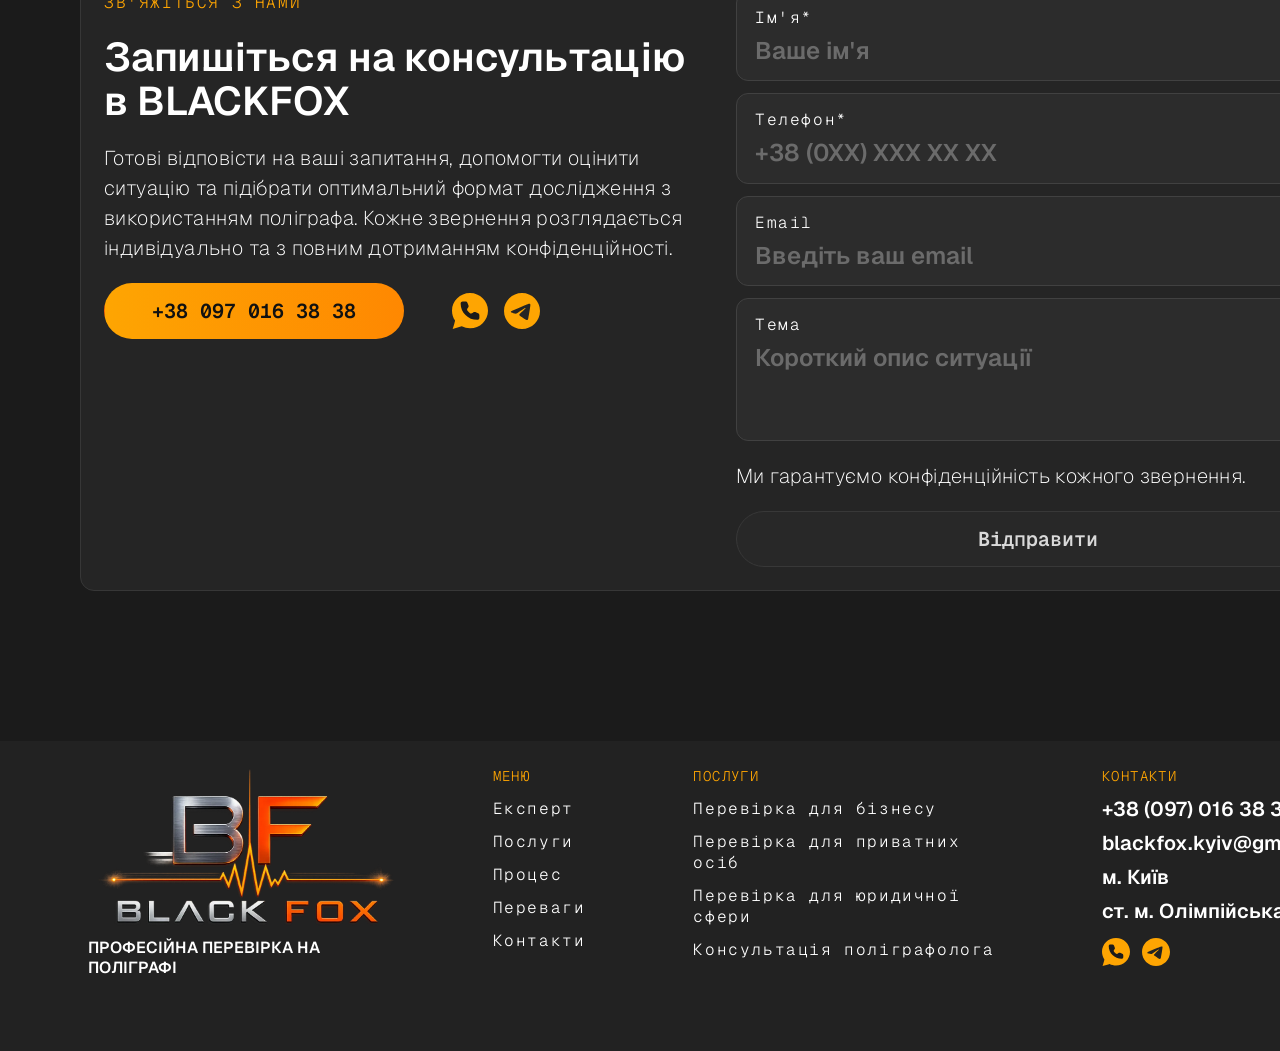
==== commit f38e5d54: "change email" ====
--- a/index.html
+++ b/index.html
@@ -45,7 +45,7 @@
         "name": "BLACKFOX",
         "description": "Професійні дослідження з використанням поліграфа для бізнесу, приватних осіб і юридичної сфери.",
         "telephone": "+380970163838",
-        "email": "dakrot@gmail.com",
+        "email": "blackfox.kyiv@gmail.com",
         "areaServed": {
           "@type": "Country",
           "name": "Україна"
@@ -54,7 +54,7 @@
           "@type": "ContactPoint",
           "contactType": "customer service",
           "telephone": "+380970163838",
-          "email": "dakrot@gmail.com",
+          "email": "blackfox.kyiv@gmail.com",
           "availableLanguage": ["uk", "ru"]
         }
       }
@@ -64,7 +64,7 @@
   <link
     href="https://fonts.googleapis.com/css2?family=Geist:wght@200;300;400;500;600;700;800;900&family=Geist+Mono:wght@300;400;600&display=swap"
     rel="stylesheet" />
-  <link rel="stylesheet" href="styles.css?v=8" />
+  <link rel="stylesheet" href="styles.css?v=11" />
 </head>
 
 <body class="is-loading">
@@ -337,7 +337,7 @@
         </div>
       </div>
       <form action="https://api.web3forms.com/submit" method="POST">
-        <input type="hidden" name="access_key" value="a4ce2f4f-9501-432b-9d9a-da9ebd7a4307" />
+        <input type="hidden" name="access_key" value="d6ca41e8-ead1-490b-bd4f-74d2e8ce8701" />
         <input type="hidden" name="subject" value="Нова заявка з сайту BLACKFOX" />
         <input type="hidden" name="from_name" value="BLACKFOX" />
         <input type="checkbox" name="botcheck" tabindex="-1" autocomplete="off" hidden />
@@ -378,7 +378,7 @@
     <address class="footer-column">
       <h2>Контакти</h2>
       <a href="tel:+380970163838">+38 (097) 016 38 38</a>
-      <a href="mailto:dakrot@gmail.com">dakrot@gmail.com</a>
+      <a href="mailto:blackfox.kyiv@gmail.com">blackfox.kyiv@gmail.com</a>
       <span>м. Київ</span>
       <span>ст. м. Олімпійська</span>
       <div class="footer-socials" role="group" aria-label="Месенджери">
@@ -392,7 +392,7 @@
     </address>
   </footer>
 
-  <script src="script.js"></script>
+  <script src="script.js?v=9"></script>
 </body>
 
 </html>
--- a/styles.css
+++ b/styles.css
@@ -261,11 +261,11 @@
 }
 
 .header-socials a {
-  transition: opacity 180ms ease;
+  transition: transform 180ms ease;
 }
 
 .header-socials a:hover {
-  opacity: 0.72;
+  transform: translateY(-2px);
 }
 
 .header-socials img {
@@ -420,6 +420,13 @@
   border-color: #383838;
 }
 
+.contact form .btn.ghost.is-ready:not(:disabled) {
+  color: var(--white);
+  border-color: rgba(255, 255, 255, 0.65);
+  background: #303030;
+  box-shadow: 0 0 14px rgba(255, 255, 255, 0.14);
+}
+
 @media (hover: hover) {
   .btn:hover {
     transform: translateY(-2px);
@@ -434,6 +441,13 @@
     color: var(--white);
     border-color: rgba(255, 255, 255, 0.65);
     background-color: #303030;
+    box-shadow: 0 0 14px rgba(255, 255, 255, 0.14);
+  }
+
+  .contact form .btn.ghost.is-ready:not(:disabled):hover {
+    color: var(--white);
+    border-color: rgba(255, 255, 255, 0.65);
+    background: #303030;
     box-shadow: 0 0 14px rgba(255, 255, 255, 0.14);
   }
 }
@@ -1147,11 +1161,11 @@
 }
 
 .contact-socials a {
-  transition: opacity 180ms ease;
+  transition: transform 180ms ease;
 }
 
 .contact-socials a:hover {
-  opacity: 0.72;
+  transform: translateY(-2px);
 }
 
 .contact-socials img {
@@ -1367,11 +1381,11 @@
 }
 
 .footer-socials a {
-  transition: opacity 180ms ease;
+  transition: transform 180ms ease;
 }
 
 .footer-socials a:hover {
-  opacity: 0.72;
+  transform: translateY(-2px);
 }
 
 .footer-socials img {
@@ -1517,6 +1531,14 @@
     height: 28px;
   }
 
+  .mobile-nav-socials a {
+    transition: transform 180ms ease;
+  }
+
+  .mobile-nav-socials a:hover {
+    transform: translateY(-2px);
+  }
+
   .mobile-nav-socials img {
     object-fit: contain;
   }
